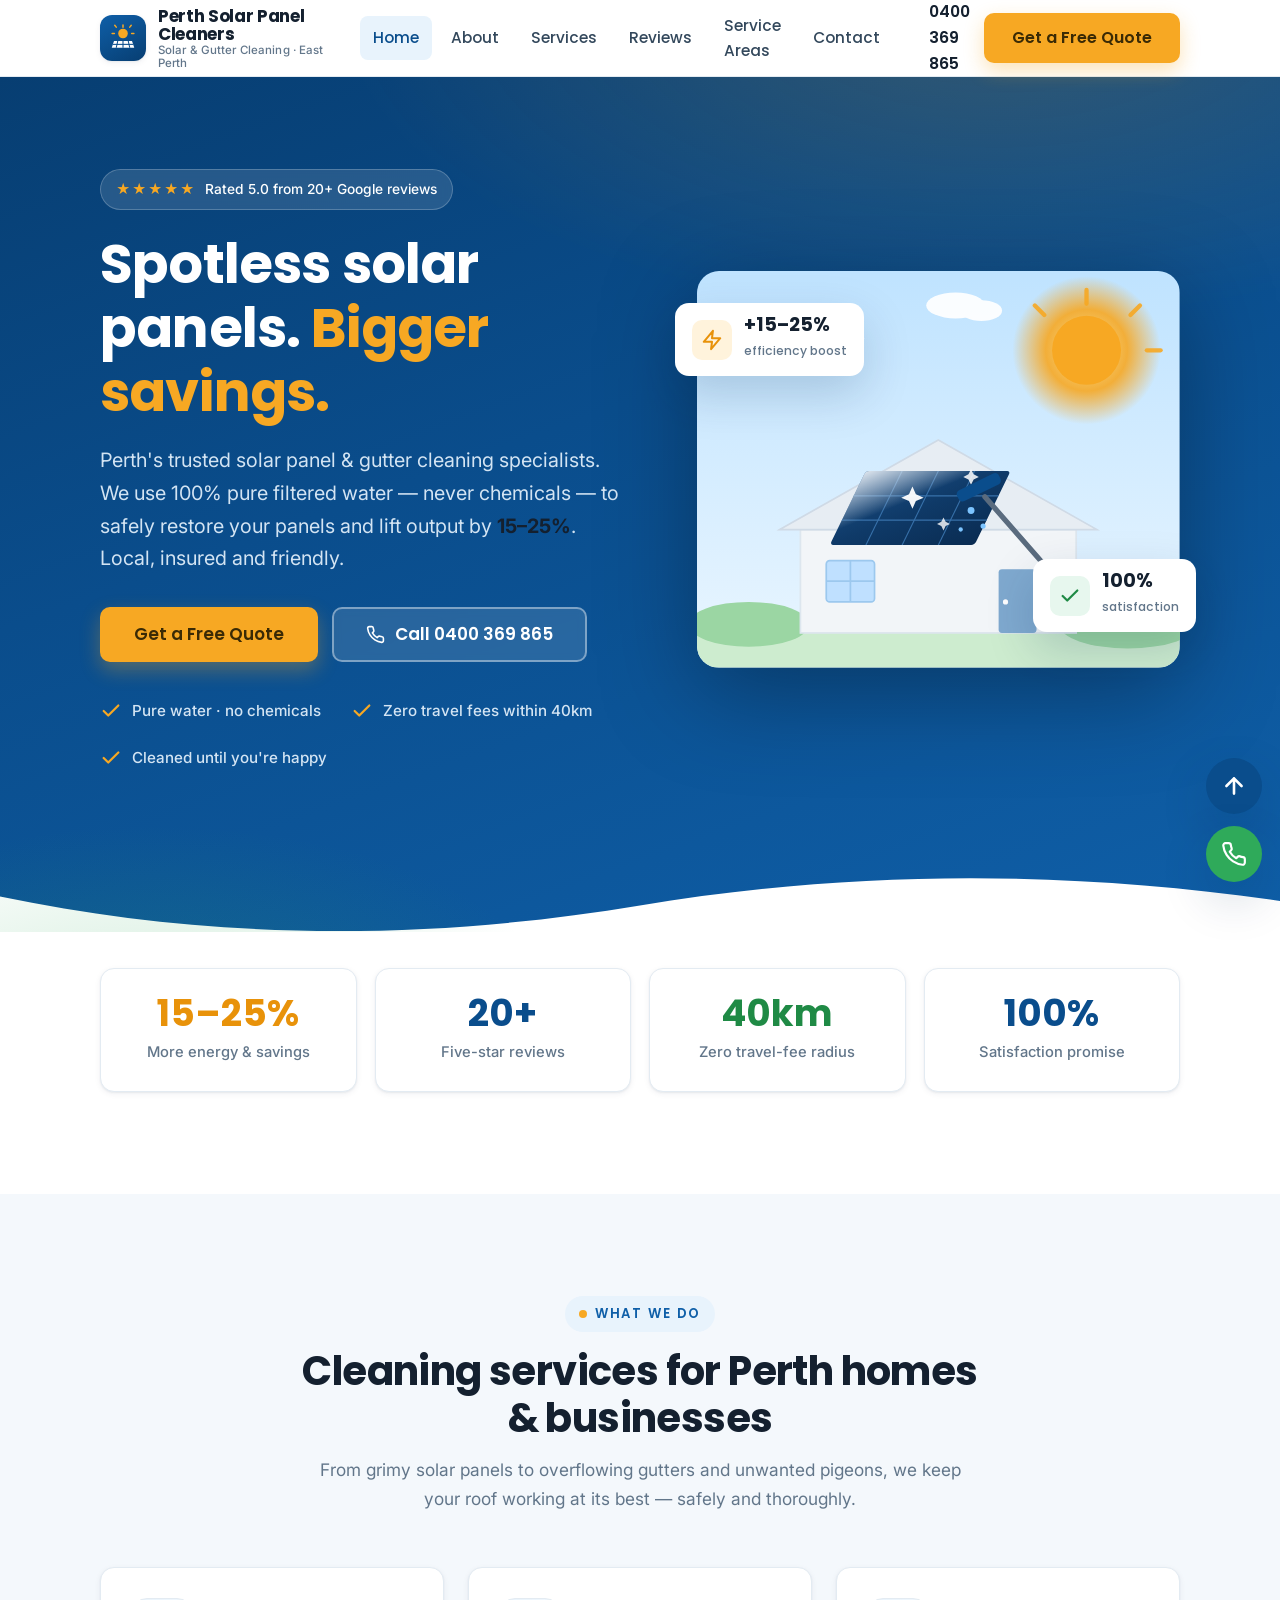
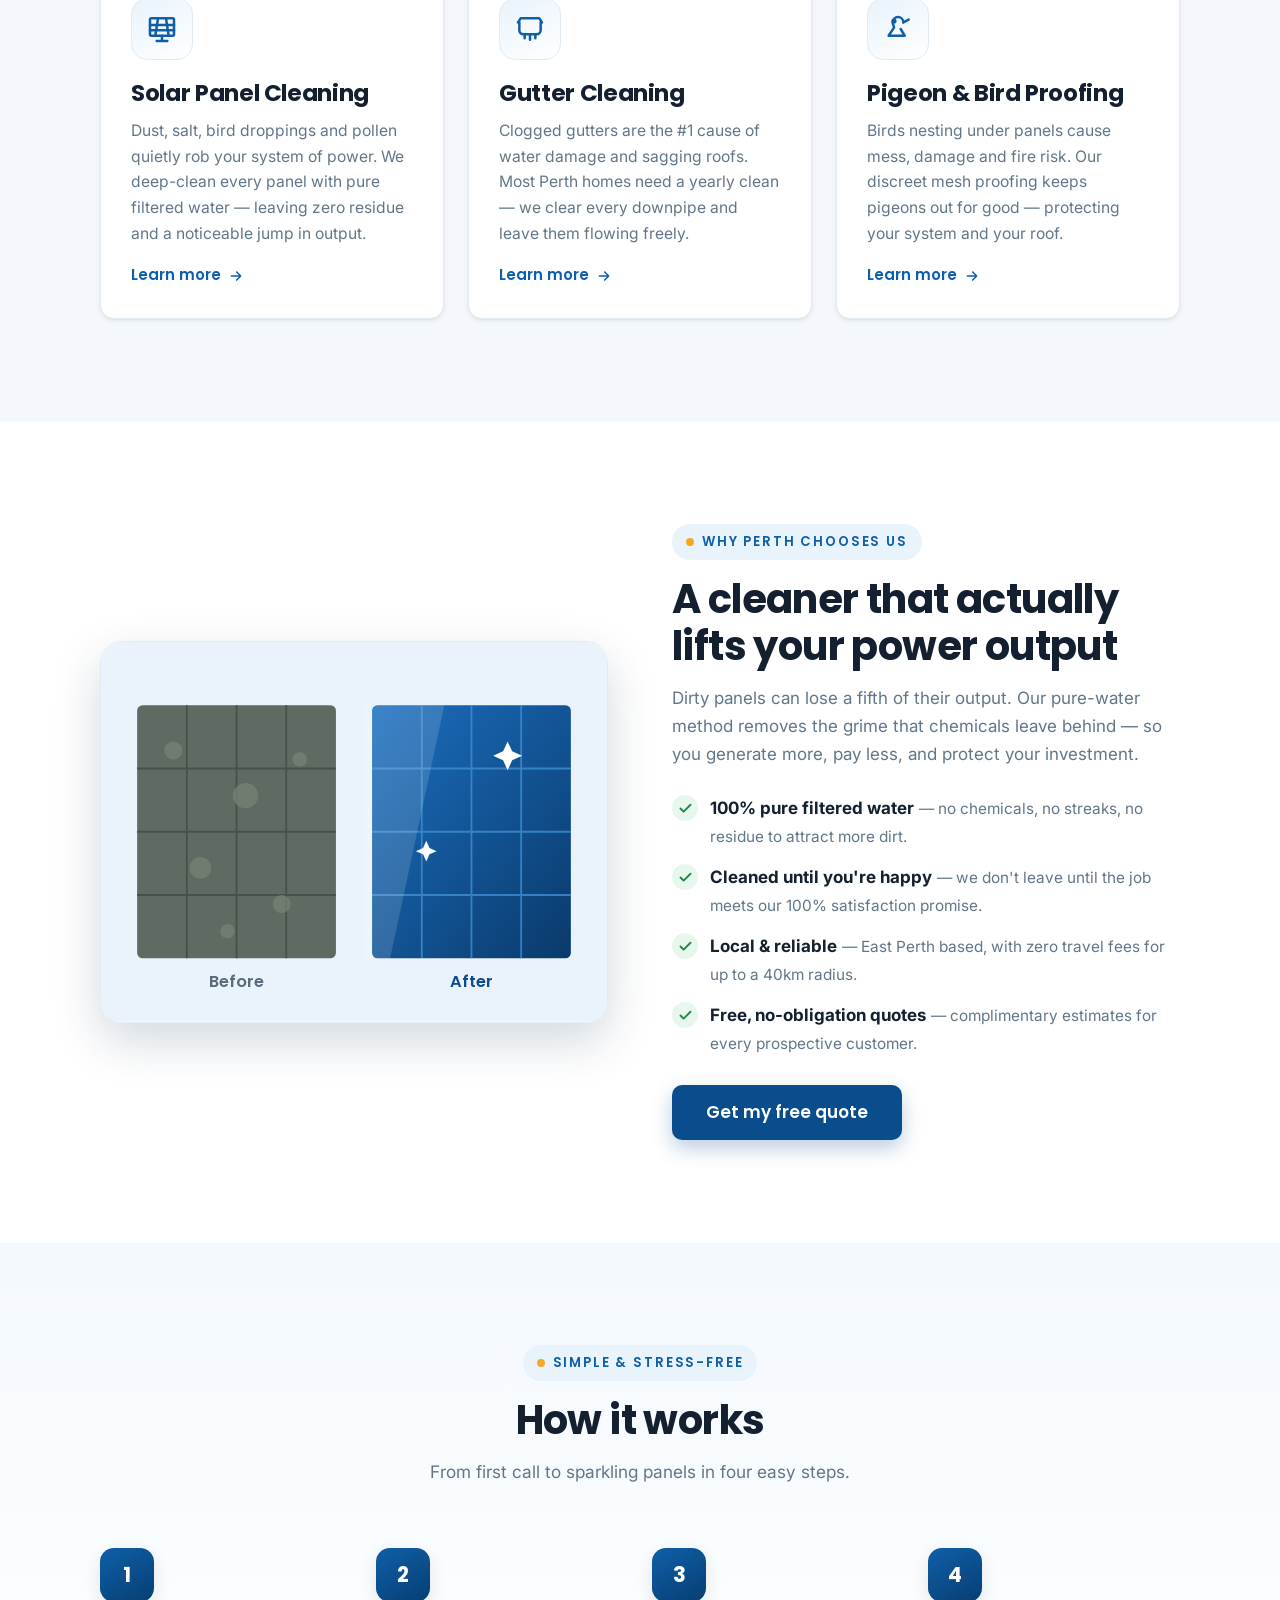
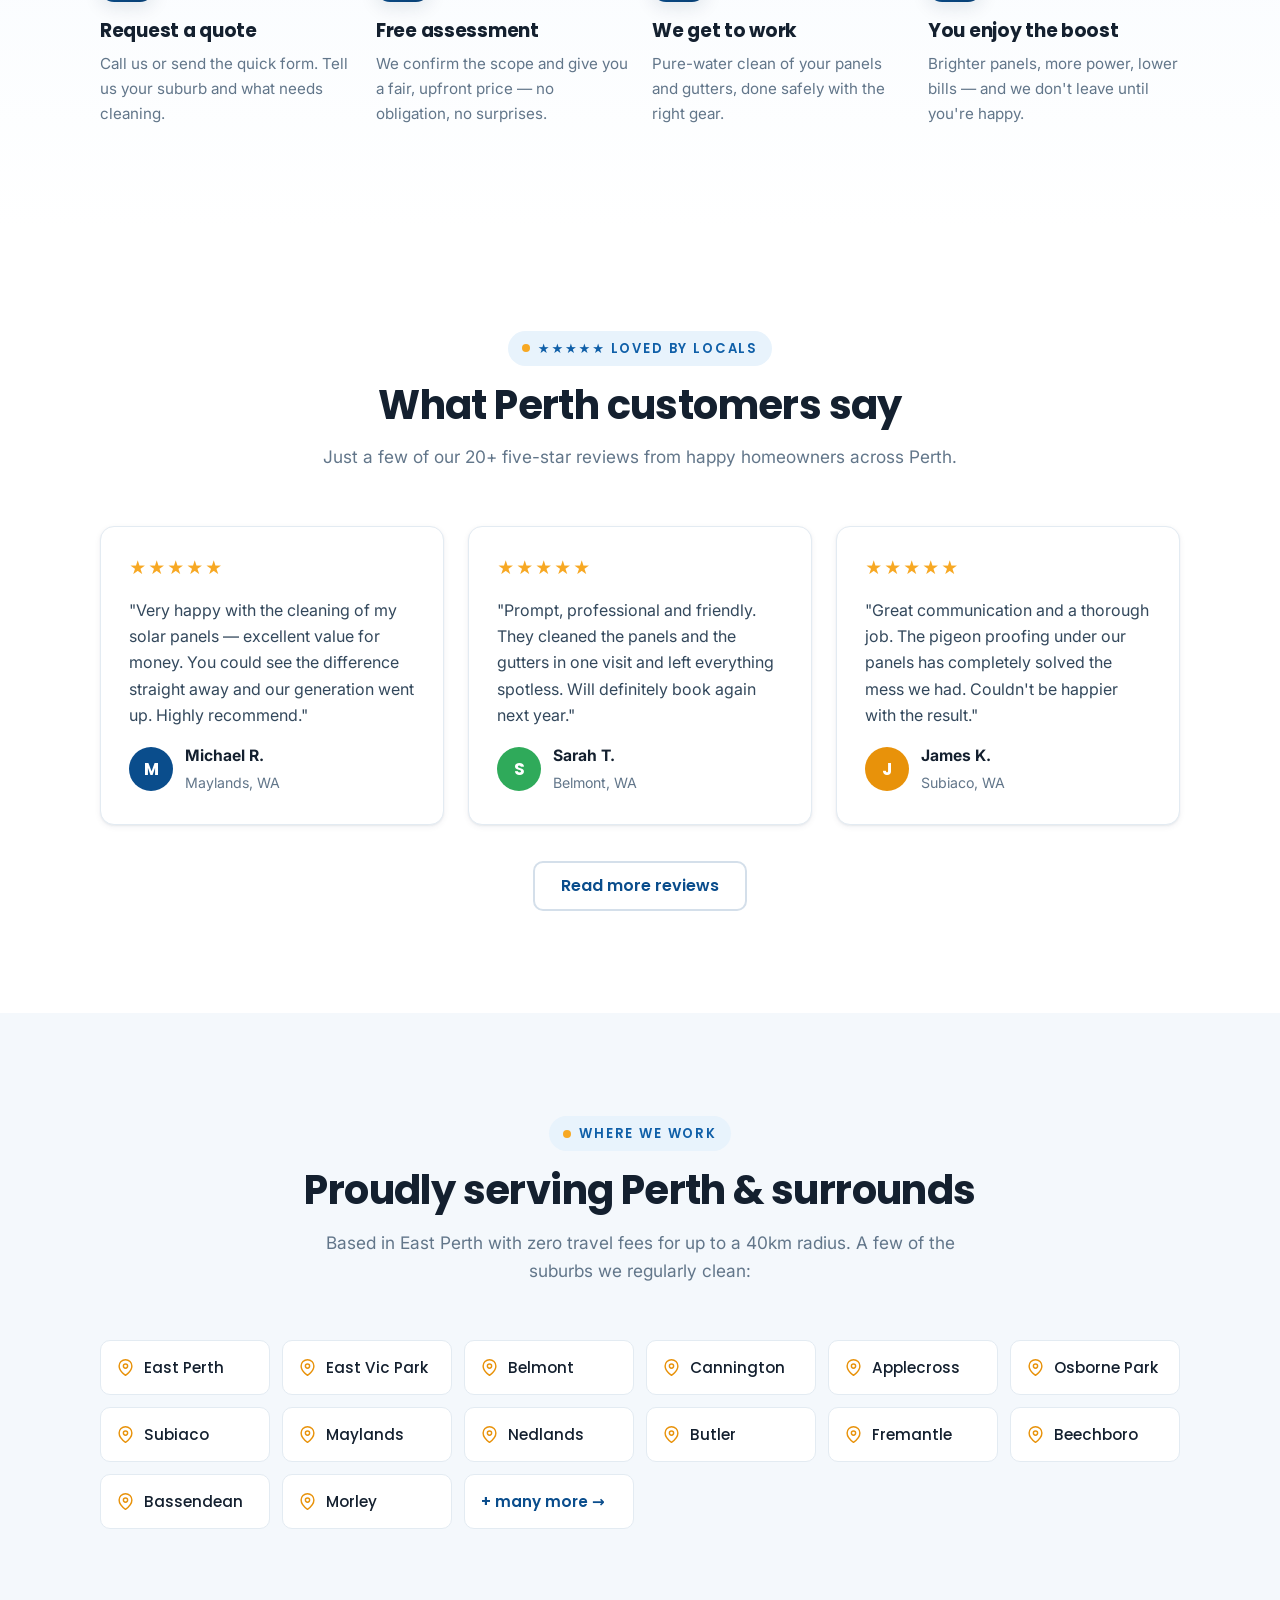
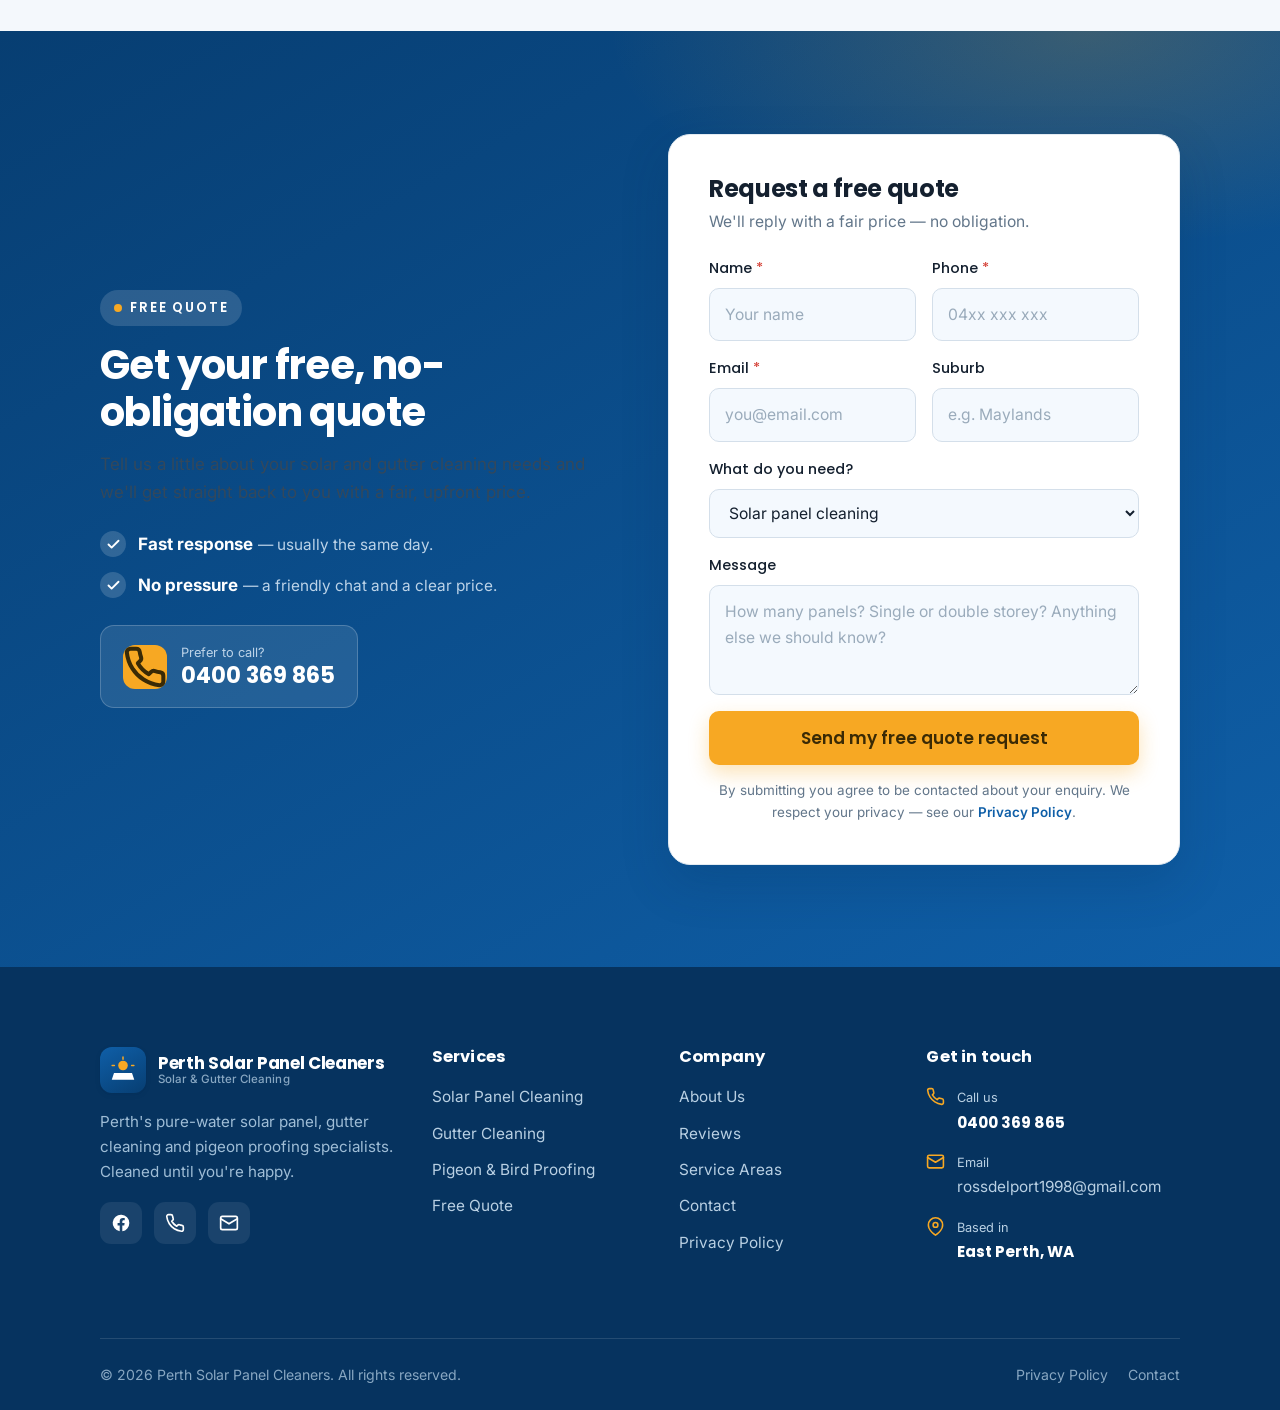
==== index.html @ 21daea40 "Add Perth Solar Panel Cleaners website (static HTML/CSS/JS) Multi-page responsive site recreating th" ====
<!DOCTYPE html>
<html lang="en-AU">
<head>
<meta charset="utf-8">
<meta name="viewport" content="width=device-width, initial-scale=1">
<title>Perth Solar Panel Cleaners | Solar &amp; Gutter Cleaning in East Perth</title>
<meta name="description" content="Expert solar panel cleaning, gutter cleaning & pigeon proofing across Perth. Pure filtered water, no chemicals. Boost solar efficiency by 15–25%. Free quotes, zero travel fees within 40km. Call 0400 369 865.">
<meta name="theme-color" content="#0a4d8c">
<link rel="canonical" href="https://perthsolarpanelcleaners.com/">
<meta property="og:type" content="website">
<meta property="og:title" content="Perth Solar Panel Cleaners | Solar & Gutter Cleaning in East Perth">
<meta property="og:description" content="Pure-water solar panel cleaning, gutter cleaning & pigeon proofing across Perth. Boost efficiency by 15–25%. Free quotes — call 0400 369 865.">
<meta property="og:url" content="https://perthsolarpanelcleaners.com/">
<link rel="icon" href="data:image/svg+xml,%3Csvg xmlns='http://www.w3.org/2000/svg' viewBox='0 0 32 32'%3E%3Crect width='32' height='32' rx='7' fill='%230a4d8c'/%3E%3Ccircle cx='16' cy='13' r='5' fill='%23F7A823'/%3E%3Crect x='8' y='20' width='16' height='6' rx='1' fill='white'/%3E%3C/svg%3E">
<link rel="preconnect" href="https://fonts.googleapis.com">
<link rel="preconnect" href="https://fonts.gstatic.com" crossorigin>
<link href="https://fonts.googleapis.com/css2?family=Poppins:wght@500;600;700&family=Inter:wght@400;500;600&display=swap" rel="stylesheet">
<link rel="stylesheet" href="css/styles.css">
<script type="application/ld+json">
{
  "@context": "https://schema.org",
  "@type": "LocalBusiness",
  "name": "Perth Solar Panel Cleaners",
  "image": "https://perthsolarpanelcleaners.com/",
  "description": "Solar panel cleaning, gutter cleaning and pigeon proofing across Perth using pure filtered water and no chemicals.",
  "telephone": "+61400369865",
  "email": "rossdelport1998@gmail.com",
  "areaServed": "Perth, Western Australia",
  "address": { "@type": "PostalAddress", "addressLocality": "East Perth", "addressRegion": "WA", "addressCountry": "AU" },
  "priceRange": "$$",
  "aggregateRating": { "@type": "AggregateRating", "ratingValue": "5", "reviewCount": "20" }
}
</script>
</head>
<body>
<a class="skip-link" href="#main">Skip to content</a>

<!-- ============================ HEADER ============================ -->
<header class="site-header" id="siteHeader">
  <div class="container header-inner">
    <a class="brand" href="index.html" aria-label="Perth Solar Panel Cleaners — home">
      <span class="brand-logo" aria-hidden="true">
        <svg viewBox="0 0 40 40" fill="none">
          <circle cx="20" cy="14" r="6.4" fill="#F7A823"/>
          <g stroke="#F7A823" stroke-width="2" stroke-linecap="round">
            <line x1="20" y1="2.5" x2="20" y2="5.5"/><line x1="31" y1="3" x2="29" y2="5.5"/>
            <line x1="34.5" y1="14" x2="31.5" y2="14"/><line x1="9" y1="3" x2="11" y2="5.5"/>
            <line x1="5.5" y1="14" x2="8.5" y2="14"/>
          </g>
          <path d="M8 24 L32 24 L35 33 L5 33 Z" fill="#fff"/>
          <g stroke="#0a4d8c" stroke-width="1.4"><line x1="13" y1="24" x2="11" y2="33"/><line x1="20" y1="24" x2="20" y2="33"/><line x1="27" y1="24" x2="29" y2="33"/><line x1="6.5" y1="28.5" x2="33.5" y2="28.5"/></g>
        </svg>
      </span>
      <span class="brand-text">
        <span class="brand-name">Perth Solar Panel Cleaners</span>
        <span class="brand-tag">Solar &amp; Gutter Cleaning · East Perth</span>
      </span>
    </a>
    <button class="nav-toggle" aria-label="Open menu" aria-controls="siteNav" aria-expanded="false"><span></span></button>
    <nav class="site-nav" id="siteNav" aria-label="Primary">
      <ul>
        <li><a href="index.html" class="active" aria-current="page">Home</a></li>
        <li><a href="about.html">About</a></li>
        <li><a href="services.html">Services</a></li>
        <li><a href="reviews.html">Reviews</a></li>
        <li><a href="service-areas.html">Service Areas</a></li>
        <li><a href="contact.html">Contact</a></li>
      </ul>
      <div class="nav-cta">
        <a class="btn-phone" href="tel:0400369865">
          <svg viewBox="0 0 24 24" fill="none" stroke="currentColor" stroke-width="2" stroke-linecap="round" stroke-linejoin="round"><path d="M22 16.92v3a2 2 0 0 1-2.18 2 19.79 19.79 0 0 1-8.63-3.07 19.5 19.5 0 0 1-6-6 19.79 19.79 0 0 1-3.07-8.67A2 2 0 0 1 4.11 2h3a2 2 0 0 1 2 1.72c.13.96.36 1.9.7 2.81a2 2 0 0 1-.45 2.11L8.09 9.91a16 16 0 0 0 6 6l1.27-1.27a2 2 0 0 1 2.11-.45c.9.34 1.85.57 2.81.7A2 2 0 0 1 22 16.92Z"/></svg>
          0400 369 865
        </a>
        <a class="btn btn-primary" href="contact.html#quote">Get a Free Quote</a>
      </div>
    </nav>
  </div>
</header>

<main id="main">

<!-- ============================ HERO ============================ -->
<section class="hero">
  <div class="container hero-inner">
    <div class="hero-copy">
      <span class="hero-badge"><span class="stars">★★★★★</span> Rated 5.0 from 20+ Google reviews</span>
      <h1>Spotless solar panels. <span class="hl">Bigger savings.</span></h1>
      <p class="hero-lead">Perth's trusted solar panel &amp; gutter cleaning specialists. We use 100% pure filtered water — never chemicals — to safely restore your panels and lift output by <strong>15–25%</strong>. Local, insured and friendly.</p>
      <div class="hero-actions">
        <a class="btn btn-primary btn-lg" href="contact.html#quote">Get a Free Quote</a>
        <a class="btn btn-ghost-light btn-lg" href="tel:0400369865">
          <svg viewBox="0 0 24 24" fill="none" stroke="currentColor" stroke-width="2" stroke-linecap="round" stroke-linejoin="round"><path d="M22 16.92v3a2 2 0 0 1-2.18 2 19.79 19.79 0 0 1-8.63-3.07 19.5 19.5 0 0 1-6-6 19.79 19.79 0 0 1-3.07-8.67A2 2 0 0 1 4.11 2h3a2 2 0 0 1 2 1.72c.13.96.36 1.9.7 2.81a2 2 0 0 1-.45 2.11L8.09 9.91a16 16 0 0 0 6 6l1.27-1.27a2 2 0 0 1 2.11-.45c.9.34 1.85.57 2.81.7A2 2 0 0 1 22 16.92Z"/></svg>
          Call 0400 369 865
        </a>
      </div>
      <ul class="hero-trust">
        <li><svg viewBox="0 0 24 24" fill="none" stroke="currentColor" stroke-width="2.4" stroke-linecap="round" stroke-linejoin="round"><polyline points="20 6 9 17 4 12"/></svg> Pure water · no chemicals</li>
        <li><svg viewBox="0 0 24 24" fill="none" stroke="currentColor" stroke-width="2.4" stroke-linecap="round" stroke-linejoin="round"><polyline points="20 6 9 17 4 12"/></svg> Zero travel fees within 40km</li>
        <li><svg viewBox="0 0 24 24" fill="none" stroke="currentColor" stroke-width="2.4" stroke-linecap="round" stroke-linejoin="round"><polyline points="20 6 9 17 4 12"/></svg> Cleaned until you're happy</li>
      </ul>
    </div>

    <div class="hero-art">
      <svg class="scene" viewBox="0 0 560 460" role="img" aria-label="Illustration of clean solar panels on a rooftop under a bright sun">
        <defs>
          <linearGradient id="sky" x1="0" y1="0" x2="0" y2="1">
            <stop offset="0" stop-color="#bfe3ff"/><stop offset="1" stop-color="#eaf6ff"/>
          </linearGradient>
          <linearGradient id="panel" x1="0" y1="0" x2="1" y2="1">
            <stop offset="0" stop-color="#1b4f86"/><stop offset="0.5" stop-color="#0f3a68"/><stop offset="1" stop-color="#0a2c52"/>
          </linearGradient>
          <linearGradient id="glint" x1="0" y1="0" x2="1" y2="1">
            <stop offset="0" stop-color="#ffffff" stop-opacity="0.85"/><stop offset="0.4" stop-color="#ffffff" stop-opacity="0"/>
          </linearGradient>
          <radialGradient id="sunglow" cx="0.5" cy="0.5" r="0.5">
            <stop offset="0" stop-color="#FFE08A"/><stop offset="0.55" stop-color="#F7A823"/><stop offset="1" stop-color="#F7A823" stop-opacity="0"/>
          </radialGradient>
        </defs>

        <rect x="0" y="0" width="560" height="460" rx="22" fill="url(#sky)"/>
        <!-- sun -->
        <circle cx="452" cy="92" r="86" fill="url(#sunglow)" opacity="0.9"/>
        <circle cx="452" cy="92" r="40" fill="#F7A823"/>
        <g stroke="#F7A823" stroke-width="5" stroke-linecap="round" opacity="0.9">
          <line x1="452" y1="22" x2="452" y2="38"/><line x1="514" y1="40" x2="503" y2="51"/>
          <line x1="392" y1="40" x2="403" y2="51"/><line x1="522" y1="92" x2="538" y2="92"/>
        </g>
        <!-- clouds -->
        <g fill="#ffffff" opacity="0.92">
          <ellipse cx="120" cy="70" rx="46" ry="22"/><ellipse cx="160" cy="78" rx="34" ry="18"/><ellipse cx="86" cy="80" rx="30" ry="16"/>
          <ellipse cx="300" cy="40" rx="34" ry="15"/><ellipse cx="330" cy="46" rx="24" ry="12"/>
        </g>
        <!-- hedge / ground -->
        <rect x="0" y="404" width="560" height="56" fill="#cdeccf"/>
        <ellipse cx="60" cy="410" rx="70" ry="26" fill="#9bd6a3"/>
        <ellipse cx="500" cy="410" rx="80" ry="28" fill="#9bd6a3"/>

        <!-- house -->
        <g>
          <rect x="120" y="300" width="320" height="120" fill="#f2f5f8"/>
          <rect x="120" y="300" width="320" height="120" fill="none" stroke="#dde6ee" stroke-width="2"/>
          <!-- roof -->
          <path d="M96 300 L280 196 L464 300 Z" fill="#e7edf3"/>
          <path d="M96 300 L280 196 L464 300 Z" fill="none" stroke="#cfdae6" stroke-width="2"/>
          <!-- window & door -->
          <rect x="150" y="336" width="56" height="48" rx="4" fill="#bfe0ff"/>
          <rect x="150" y="336" width="56" height="48" rx="4" fill="none" stroke="#9cc8ee" stroke-width="2"/>
          <line x1="178" y1="336" x2="178" y2="384" stroke="#9cc8ee" stroke-width="2"/>
          <line x1="150" y1="360" x2="206" y2="360" stroke="#9cc8ee" stroke-width="2"/>
          <rect x="350" y="346" width="44" height="74" rx="4" fill="#7fa9cf"/>
          <circle cx="358" cy="384" r="3" fill="#fff"/>
        </g>

        <!-- solar panel array on roof -->
        <g transform="translate(196 232) skewX(-26)">
          <rect x="0" y="0" width="168" height="86" rx="4" fill="url(#panel)"/>
          <g stroke="#3f7bb6" stroke-width="1.4" opacity="0.85">
            <line x1="42" y1="0" x2="42" y2="86"/><line x1="84" y1="0" x2="84" y2="86"/><line x1="126" y1="0" x2="126" y2="86"/>
            <line x1="0" y1="29" x2="168" y2="29"/><line x1="0" y1="57" x2="168" y2="57"/>
          </g>
          <rect x="0" y="0" width="168" height="86" rx="4" fill="url(#glint)"/>
        </g>

        <!-- sparkles (clean shine) -->
        <g fill="#fff">
          <path d="M250 250 l4 9 9 4 -9 4 -4 9 -4 -9 -9 -4 9 -4 z" opacity="0.95"/>
          <path d="M318 230 l3 6 6 3 -6 3 -3 6 -3 -6 -6 -3 6 -3 z" opacity="0.85"/>
          <path d="M286 286 l2.5 5 5 2.5 -5 2.5 -2.5 5 -2.5 -5 -5 -2.5 5 -2.5 z" opacity="0.8"/>
        </g>

        <!-- squeegee / pole -->
        <g stroke="#5a6b7e" stroke-width="6" stroke-linecap="round">
          <line x1="430" y1="372" x2="334" y2="262"/>
        </g>
        <rect x="300" y="244" width="54" height="14" rx="5" fill="#0a4d8c" transform="rotate(-26 327 251)"/>
        <!-- water droplets -->
        <g fill="#7cc4ff">
          <circle cx="318" cy="278" r="4"/><circle cx="332" cy="296" r="3"/><circle cx="306" cy="300" r="2.5"/>
        </g>
      </svg>

      <div class="hero-float f1">
        <span class="ico"><svg viewBox="0 0 24 24" fill="none" stroke="currentColor" stroke-width="2.2" stroke-linecap="round" stroke-linejoin="round"><polyline points="13 2 3 14 12 14 11 22 21 10 12 10 13 2"/></svg></span>
        <div><b>+15–25%</b><small>efficiency boost</small></div>
      </div>
      <div class="hero-float f2">
        <span class="ico"><svg viewBox="0 0 24 24" fill="none" stroke="currentColor" stroke-width="2.4" stroke-linecap="round" stroke-linejoin="round"><polyline points="20 6 9 17 4 12"/></svg></span>
        <div><b>100%</b><small>satisfaction</small></div>
      </div>
    </div>
  </div>
  <svg class="wave-divider" viewBox="0 0 1440 80" preserveAspectRatio="none" aria-hidden="true"><path fill="currentColor" d="M0 40 C 240 90 480 90 720 50 C 960 10 1200 10 1440 45 L1440 80 L0 80 Z"/></svg>
</section>

<!-- ============================ STATS ============================ -->
<section class="section" style="padding-top: clamp(20px,3vw,36px)">
  <div class="container">
    <div class="stats reveal">
      <div class="stat"><b class="sun">15–25%</b><span>More energy &amp; savings</span></div>
      <div class="stat"><b>20+</b><span>Five-star reviews</span></div>
      <div class="stat"><b class="green">40km</b><span>Zero travel-fee radius</span></div>
      <div class="stat"><b>100%</b><span>Satisfaction promise</span></div>
    </div>
  </div>
</section>

<!-- ============================ SERVICES ============================ -->
<section class="section section--soft" id="services">
  <div class="container">
    <div class="section-head center reveal">
      <span class="eyebrow">What we do</span>
      <h2>Cleaning services for Perth homes &amp; businesses</h2>
      <p>From grimy solar panels to overflowing gutters and unwanted pigeons, we keep your roof working at its best — safely and thoroughly.</p>
    </div>
    <div class="grid grid-3">
      <article class="card reveal">
        <div class="svc-icon"><svg viewBox="0 0 24 24" fill="none" stroke="currentColor" stroke-width="1.9" stroke-linecap="round" stroke-linejoin="round"><rect x="3" y="4" width="18" height="13" rx="1"/><path d="M3 9h18M9 4 7 17M15 4l2 13M3 13h18"/><path d="M8 21h8M12 17v4"/></svg></div>
        <h3>Solar Panel Cleaning</h3>
        <p>Dust, salt, bird droppings and pollen quietly rob your system of power. We deep-clean every panel with pure filtered water — leaving zero residue and a noticeable jump in output.</p>
        <a class="more" href="services.html#solar">Learn more <svg viewBox="0 0 24 24" fill="none" stroke="currentColor" stroke-width="2.4" stroke-linecap="round" stroke-linejoin="round"><path d="M5 12h14M13 6l6 6-6 6"/></svg></a>
      </article>
      <article class="card reveal">
        <div class="svc-icon"><svg viewBox="0 0 24 24" fill="none" stroke="currentColor" stroke-width="1.9" stroke-linecap="round" stroke-linejoin="round"><path d="M3 7l2-3h14l2 3"/><path d="M4 7v6a3 3 0 0 0 3 3h10a3 3 0 0 0 3-3V7"/><path d="M8 16v3M12 16v4M16 16v3"/></svg></div>
        <h3>Gutter Cleaning</h3>
        <p>Clogged gutters are the #1 cause of water damage and sagging roofs. Most Perth homes need a yearly clean — we clear every downpipe and leave them flowing freely.</p>
        <a class="more" href="services.html#gutter">Learn more <svg viewBox="0 0 24 24" fill="none" stroke="currentColor" stroke-width="2.4" stroke-linecap="round" stroke-linejoin="round"><path d="M5 12h14M13 6l6 6-6 6"/></svg></a>
      </article>
      <article class="card reveal">
        <div class="svc-icon"><svg viewBox="0 0 24 24" fill="none" stroke="currentColor" stroke-width="1.9" stroke-linecap="round" stroke-linejoin="round"><path d="M16 7a4 4 0 0 0-8 0c0 1.5 1 3 1 4l-4 6h12l-3-5"/><path d="M16 7l4-2"/><circle cx="9" cy="6" r="1" fill="currentColor"/></svg></div>
        <h3>Pigeon &amp; Bird Proofing</h3>
        <p>Birds nesting under panels cause mess, damage and fire risk. Our discreet mesh proofing keeps pigeons out for good — protecting your system and your roof.</p>
        <a class="more" href="services.html#pigeon">Learn more <svg viewBox="0 0 24 24" fill="none" stroke="currentColor" stroke-width="2.4" stroke-linecap="round" stroke-linejoin="round"><path d="M5 12h14M13 6l6 6-6 6"/></svg></a>
      </article>
    </div>
  </div>
</section>

<!-- ============================ WHY (split) ============================ -->
<section class="section">
  <div class="container split">
    <div class="split-media reveal">
      <div class="media-card">
        <svg viewBox="0 0 560 420" role="img" aria-label="Comparison of a dirty solar panel beside a freshly cleaned one">
          <defs>
            <linearGradient id="cleanG" x1="0" y1="0" x2="1" y2="1"><stop offset="0" stop-color="#1b6fc0"/><stop offset="1" stop-color="#0a3a6b"/></linearGradient>
          </defs>
          <rect width="560" height="420" fill="#eaf3fb"/>
          <!-- dirty panel -->
          <g transform="translate(40 70)">
            <rect width="220" height="280" rx="6" fill="#5e6b62"/>
            <g stroke="#46514a" stroke-width="2"><line x1="55" y1="0" x2="55" y2="280"/><line x1="110" y1="0" x2="110" y2="280"/><line x1="165" y1="0" x2="165" y2="280"/><line x1="0" y1="70" x2="220" y2="70"/><line x1="0" y1="140" x2="220" y2="140"/><line x1="0" y1="210" x2="220" y2="210"/></g>
            <g fill="#7a8478" opacity="0.7"><circle cx="40" cy="50" r="10"/><circle cx="120" cy="100" r="14"/><circle cx="180" cy="60" r="8"/><circle cx="70" cy="180" r="12"/><circle cx="160" cy="220" r="10"/><circle cx="100" cy="250" r="8"/></g>
            <text x="110" y="312" text-anchor="middle" font-family="Poppins, sans-serif" font-size="18" font-weight="600" fill="#5a6b7e">Before</text>
          </g>
          <!-- clean panel -->
          <g transform="translate(300 70)">
            <rect width="220" height="280" rx="6" fill="url(#cleanG)"/>
            <g stroke="#3f8fd4" stroke-width="2" opacity="0.8"><line x1="55" y1="0" x2="55" y2="280"/><line x1="110" y1="0" x2="110" y2="280"/><line x1="165" y1="0" x2="165" y2="280"/><line x1="0" y1="70" x2="220" y2="70"/><line x1="0" y1="140" x2="220" y2="140"/><line x1="0" y1="210" x2="220" y2="210"/></g>
            <path d="M-10 0 L80 0 L20 280 L-10 280 Z" fill="#fff" opacity="0.14"/>
            <g fill="#fff"><path d="M150 40 l5 11 11 5 -11 5 -5 11 -5 -11 -11 -5 11 -5 z"/><path d="M60 150 l3.5 8 8 3.5 -8 3.5 -3.5 8 -3.5 -8 -8 -3.5 8 -3.5 z"/></g>
            <text x="110" y="312" text-anchor="middle" font-family="Poppins, sans-serif" font-size="18" font-weight="600" fill="#0a4d8c">After</text>
          </g>
        </svg>
      </div>
    </div>
    <div class="reveal">
      <span class="eyebrow">Why Perth chooses us</span>
      <h2>A cleaner that actually lifts your power output</h2>
      <p style="margin:14px 0 26px;color:var(--muted)">Dirty panels can lose a fifth of their output. Our pure-water method removes the grime that chemicals leave behind — so you generate more, pay less, and protect your investment.</p>
      <ul class="tick-list">
        <li><span class="tick"><svg viewBox="0 0 24 24" fill="none" stroke="currentColor" stroke-width="3" stroke-linecap="round" stroke-linejoin="round"><polyline points="20 6 9 17 4 12"/></svg></span><div><b>100% pure filtered water</b> <span>— no chemicals, no streaks, no residue to attract more dirt.</span></div></li>
        <li><span class="tick"><svg viewBox="0 0 24 24" fill="none" stroke="currentColor" stroke-width="3" stroke-linecap="round" stroke-linejoin="round"><polyline points="20 6 9 17 4 12"/></svg></span><div><b>Cleaned until you're happy</b> <span>— we don't leave until the job meets our 100% satisfaction promise.</span></div></li>
        <li><span class="tick"><svg viewBox="0 0 24 24" fill="none" stroke="currentColor" stroke-width="3" stroke-linecap="round" stroke-linejoin="round"><polyline points="20 6 9 17 4 12"/></svg></span><div><b>Local &amp; reliable</b> <span>— East Perth based, with zero travel fees for up to a 40km radius.</span></div></li>
        <li><span class="tick"><svg viewBox="0 0 24 24" fill="none" stroke="currentColor" stroke-width="3" stroke-linecap="round" stroke-linejoin="round"><polyline points="20 6 9 17 4 12"/></svg></span><div><b>Free, no-obligation quotes</b> <span>— complimentary estimates for every prospective customer.</span></div></li>
      </ul>
      <a class="btn btn-blue btn-lg" href="contact.html#quote" style="margin-top:28px">Get my free quote</a>
    </div>
  </div>
</section>

<!-- ============================ PROCESS ============================ -->
<section class="section section--sky">
  <div class="container">
    <div class="section-head center reveal">
      <span class="eyebrow">Simple &amp; stress-free</span>
      <h2>How it works</h2>
      <p>From first call to sparkling panels in four easy steps.</p>
    </div>
    <div class="steps">
      <div class="step reveal"><div class="num">1</div><h3>Request a quote</h3><p>Call us or send the quick form. Tell us your suburb and what needs cleaning.</p></div>
      <div class="step reveal"><div class="num">2</div><h3>Free assessment</h3><p>We confirm the scope and give you a fair, upfront price — no obligation, no surprises.</p></div>
      <div class="step reveal"><div class="num">3</div><h3>We get to work</h3><p>Pure-water clean of your panels and gutters, done safely with the right gear.</p></div>
      <div class="step reveal"><div class="num">4</div><h3>You enjoy the boost</h3><p>Brighter panels, more power, lower bills — and we don't leave until you're happy.</p></div>
    </div>
  </div>
</section>

<!-- ============================ REVIEWS ============================ -->
<section class="section">
  <div class="container">
    <div class="section-head center reveal">
      <span class="eyebrow">★★★★★ Loved by locals</span>
      <h2>What Perth customers say</h2>
      <p>Just a few of our 20+ five-star reviews from happy homeowners across Perth.</p>
    </div>
    <div class="reviews-grid">
      <article class="review reveal">
        <span class="stars">★★★★★</span>
        <p>"Very happy with the cleaning of my solar panels — excellent value for money. You could see the difference straight away and our generation went up. Highly recommend."</p>
        <div class="who"><span class="avatar" style="background:#0a4d8c">M</span><div><b>Michael R.</b><small>Maylands, WA</small></div></div>
      </article>
      <article class="review reveal">
        <span class="stars">★★★★★</span>
        <p>"Prompt, professional and friendly. They cleaned the panels and the gutters in one visit and left everything spotless. Will definitely book again next year."</p>
        <div class="who"><span class="avatar" style="background:#2faa5a">S</span><div><b>Sarah T.</b><small>Belmont, WA</small></div></div>
      </article>
      <article class="review reveal">
        <span class="stars">★★★★★</span>
        <p>"Great communication and a thorough job. The pigeon proofing under our panels has completely solved the mess we had. Couldn't be happier with the result."</p>
        <div class="who"><span class="avatar" style="background:#e8920a">J</span><div><b>James K.</b><small>Subiaco, WA</small></div></div>
      </article>
    </div>
    <div class="center" style="margin-top:36px"><a class="btn btn-outline" href="reviews.html">Read more reviews</a></div>
  </div>
</section>

<!-- ============================ AREAS ============================ -->
<section class="section section--soft">
  <div class="container">
    <div class="section-head center reveal">
      <span class="eyebrow">Where we work</span>
      <h2>Proudly serving Perth &amp; surrounds</h2>
      <p>Based in East Perth with zero travel fees for up to a 40km radius. A few of the suburbs we regularly clean:</p>
    </div>
    <div class="area-grid reveal">
      <a class="area-chip" href="service-areas.html"><svg viewBox="0 0 24 24" fill="none" stroke="currentColor" stroke-width="2" stroke-linecap="round" stroke-linejoin="round"><path d="M21 10c0 7-9 13-9 13s-9-6-9-13a9 9 0 0 1 18 0Z"/><circle cx="12" cy="10" r="3"/></svg>East Perth</a>
      <a class="area-chip" href="service-areas.html"><svg viewBox="0 0 24 24" fill="none" stroke="currentColor" stroke-width="2" stroke-linecap="round" stroke-linejoin="round"><path d="M21 10c0 7-9 13-9 13s-9-6-9-13a9 9 0 0 1 18 0Z"/><circle cx="12" cy="10" r="3"/></svg>East Vic Park</a>
      <a class="area-chip" href="service-areas.html"><svg viewBox="0 0 24 24" fill="none" stroke="currentColor" stroke-width="2" stroke-linecap="round" stroke-linejoin="round"><path d="M21 10c0 7-9 13-9 13s-9-6-9-13a9 9 0 0 1 18 0Z"/><circle cx="12" cy="10" r="3"/></svg>Belmont</a>
      <a class="area-chip" href="service-areas.html"><svg viewBox="0 0 24 24" fill="none" stroke="currentColor" stroke-width="2" stroke-linecap="round" stroke-linejoin="round"><path d="M21 10c0 7-9 13-9 13s-9-6-9-13a9 9 0 0 1 18 0Z"/><circle cx="12" cy="10" r="3"/></svg>Cannington</a>
      <a class="area-chip" href="service-areas.html"><svg viewBox="0 0 24 24" fill="none" stroke="currentColor" stroke-width="2" stroke-linecap="round" stroke-linejoin="round"><path d="M21 10c0 7-9 13-9 13s-9-6-9-13a9 9 0 0 1 18 0Z"/><circle cx="12" cy="10" r="3"/></svg>Applecross</a>
      <a class="area-chip" href="service-areas.html"><svg viewBox="0 0 24 24" fill="none" stroke="currentColor" stroke-width="2" stroke-linecap="round" stroke-linejoin="round"><path d="M21 10c0 7-9 13-9 13s-9-6-9-13a9 9 0 0 1 18 0Z"/><circle cx="12" cy="10" r="3"/></svg>Osborne Park</a>
      <a class="area-chip" href="service-areas.html"><svg viewBox="0 0 24 24" fill="none" stroke="currentColor" stroke-width="2" stroke-linecap="round" stroke-linejoin="round"><path d="M21 10c0 7-9 13-9 13s-9-6-9-13a9 9 0 0 1 18 0Z"/><circle cx="12" cy="10" r="3"/></svg>Subiaco</a>
      <a class="area-chip" href="service-areas.html"><svg viewBox="0 0 24 24" fill="none" stroke="currentColor" stroke-width="2" stroke-linecap="round" stroke-linejoin="round"><path d="M21 10c0 7-9 13-9 13s-9-6-9-13a9 9 0 0 1 18 0Z"/><circle cx="12" cy="10" r="3"/></svg>Maylands</a>
      <a class="area-chip" href="service-areas.html"><svg viewBox="0 0 24 24" fill="none" stroke="currentColor" stroke-width="2" stroke-linecap="round" stroke-linejoin="round"><path d="M21 10c0 7-9 13-9 13s-9-6-9-13a9 9 0 0 1 18 0Z"/><circle cx="12" cy="10" r="3"/></svg>Nedlands</a>
      <a class="area-chip" href="service-areas.html"><svg viewBox="0 0 24 24" fill="none" stroke="currentColor" stroke-width="2" stroke-linecap="round" stroke-linejoin="round"><path d="M21 10c0 7-9 13-9 13s-9-6-9-13a9 9 0 0 1 18 0Z"/><circle cx="12" cy="10" r="3"/></svg>Butler</a>
      <a class="area-chip" href="service-areas.html"><svg viewBox="0 0 24 24" fill="none" stroke="currentColor" stroke-width="2" stroke-linecap="round" stroke-linejoin="round"><path d="M21 10c0 7-9 13-9 13s-9-6-9-13a9 9 0 0 1 18 0Z"/><circle cx="12" cy="10" r="3"/></svg>Fremantle</a>
      <a class="area-chip" href="service-areas.html"><svg viewBox="0 0 24 24" fill="none" stroke="currentColor" stroke-width="2" stroke-linecap="round" stroke-linejoin="round"><path d="M21 10c0 7-9 13-9 13s-9-6-9-13a9 9 0 0 1 18 0Z"/><circle cx="12" cy="10" r="3"/></svg>Beechboro</a>
      <a class="area-chip" href="service-areas.html"><svg viewBox="0 0 24 24" fill="none" stroke="currentColor" stroke-width="2" stroke-linecap="round" stroke-linejoin="round"><path d="M21 10c0 7-9 13-9 13s-9-6-9-13a9 9 0 0 1 18 0Z"/><circle cx="12" cy="10" r="3"/></svg>Bassendean</a>
      <a class="area-chip" href="service-areas.html"><svg viewBox="0 0 24 24" fill="none" stroke="currentColor" stroke-width="2" stroke-linecap="round" stroke-linejoin="round"><path d="M21 10c0 7-9 13-9 13s-9-6-9-13a9 9 0 0 1 18 0Z"/><circle cx="12" cy="10" r="3"/></svg>Morley</a>
      <a class="area-chip" href="service-areas.html" style="color:var(--blue-700);font-weight:600">+ many more →</a>
    </div>
  </div>
</section>

<!-- ============================ QUOTE FORM ============================ -->
<section class="section section--cta" id="quote">
  <div class="container quote-wrap">
    <div class="quote-aside reveal">
      <span class="eyebrow" style="background:rgba(255,255,255,.14);color:#fff">Free quote</span>
      <h2>Get your free, no-obligation quote</h2>
      <p style="margin:14px 0 24px">Tell us a little about your solar and gutter cleaning needs and we'll get straight back to you with a fair, upfront price.</p>
      <ul class="tick-list">
        <li><span class="tick"><svg viewBox="0 0 24 24" fill="none" stroke="currentColor" stroke-width="3" stroke-linecap="round" stroke-linejoin="round"><polyline points="20 6 9 17 4 12"/></svg></span><div><b>Fast response</b> <span>— usually the same day.</span></div></li>
        <li><span class="tick"><svg viewBox="0 0 24 24" fill="none" stroke="currentColor" stroke-width="3" stroke-linecap="round" stroke-linejoin="round"><polyline points="20 6 9 17 4 12"/></svg></span><div><b>No pressure</b> <span>— a friendly chat and a clear price.</span></div></li>
      </ul>
      <div class="callout-phone">
        <span class="ico"><svg viewBox="0 0 24 24" fill="none" stroke="currentColor" stroke-width="2.2" stroke-linecap="round" stroke-linejoin="round"><path d="M22 16.92v3a2 2 0 0 1-2.18 2 19.79 19.79 0 0 1-8.63-3.07 19.5 19.5 0 0 1-6-6 19.79 19.79 0 0 1-3.07-8.67A2 2 0 0 1 4.11 2h3a2 2 0 0 1 2 1.72c.13.96.36 1.9.7 2.81a2 2 0 0 1-.45 2.11L8.09 9.91a16 16 0 0 0 6 6l1.27-1.27a2 2 0 0 1 2.11-.45c.9.34 1.85.57 2.81.7A2 2 0 0 1 22 16.92Z"/></svg></span>
        <div><small>Prefer to call?</small><a href="tel:0400369865"><b>0400 369 865</b></a></div>
      </div>
    </div>

    <div class="quote-card reveal">
      <h3>Request a free quote</h3>
      <p class="sub">We'll reply with a fair price — no obligation.</p>
      <form class="quote-form" novalidate>
        <div class="honeypot" aria-hidden="true"><label>Leave this blank<input type="text" name="_honey" tabindex="-1" autocomplete="off"></label></div>
        <div class="form-row">
          <div class="field"><label for="q-name">Name <span class="req">*</span></label><input id="q-name" name="name" type="text" required autocomplete="name" placeholder="Your name"></div>
          <div class="field"><label for="q-phone">Phone <span class="req">*</span></label><input id="q-phone" name="phone" type="tel" required autocomplete="tel" placeholder="04xx xxx xxx"></div>
        </div>
        <div class="form-row">
          <div class="field"><label for="q-email">Email <span class="req">*</span></label><input id="q-email" name="email" type="email" required autocomplete="email" placeholder="you@email.com"></div>
          <div class="field"><label for="q-suburb">Suburb</label><input id="q-suburb" name="suburb" type="text" autocomplete="address-level2" placeholder="e.g. Maylands"></div>
        </div>
        <div class="field">
          <label for="q-service">What do you need?</label>
          <select id="q-service" name="service">
            <option value="Solar panel cleaning">Solar panel cleaning</option>
            <option value="Gutter cleaning">Gutter cleaning</option>
            <option value="Solar + gutter cleaning">Solar + gutter cleaning</option>
            <option value="Pigeon / bird proofing">Pigeon / bird proofing</option>
            <option value="Other / not sure">Other / not sure</option>
          </select>
        </div>
        <div class="field"><label for="q-message">Message</label><textarea id="q-message" name="message" placeholder="How many panels? Single or double storey? Anything else we should know?"></textarea></div>
        <button type="submit" class="btn btn-primary btn-block btn-lg"><span class="spinner"></span><span class="btn-label">Send my free quote request</span></button>
        <p class="form-note">By submitting you agree to be contacted about your enquiry. We respect your privacy — see our <a href="privacy-policy.html">Privacy Policy</a>.</p>
      </form>
    </div>
  </div>
</section>

</main>

<!-- ============================ FOOTER ============================ -->
<footer class="site-footer">
  <div class="container">
    <div class="footer-grid">
      <div class="footer-brand">
        <a class="brand" href="index.html" aria-label="Perth Solar Panel Cleaners — home">
          <span class="brand-logo" aria-hidden="true">
            <svg viewBox="0 0 40 40" fill="none"><circle cx="20" cy="14" r="6.4" fill="#F7A823"/><g stroke="#F7A823" stroke-width="2" stroke-linecap="round"><line x1="20" y1="2.5" x2="20" y2="5.5"/><line x1="34.5" y1="14" x2="31.5" y2="14"/><line x1="5.5" y1="14" x2="8.5" y2="14"/></g><path d="M8 24 L32 24 L35 33 L5 33 Z" fill="#fff"/></svg>
          </span>
          <span class="brand-text"><span class="brand-name">Perth Solar Panel Cleaners</span><span class="brand-tag">Solar &amp; Gutter Cleaning</span></span>
        </a>
        <p class="footer-about">Perth's pure-water solar panel, gutter cleaning and pigeon proofing specialists. Cleaned until you're happy.</p>
        <div class="social">
          <a href="https://www.facebook.com/p/Perth-Solar-Panel-Cleaners-61570931764697/" aria-label="Facebook" target="_blank" rel="noopener"><svg viewBox="0 0 24 24" fill="currentColor"><path d="M22 12a10 10 0 1 0-11.56 9.88v-6.99H7.9V12h2.54V9.8c0-2.5 1.49-3.89 3.78-3.89 1.09 0 2.24.2 2.24.2v2.46h-1.26c-1.24 0-1.63.77-1.63 1.56V12h2.78l-.44 2.89h-2.34v6.99A10 10 0 0 0 22 12Z"/></svg></a>
          <a href="tel:0400369865" aria-label="Call us"><svg viewBox="0 0 24 24" fill="none" stroke="currentColor" stroke-width="2" stroke-linecap="round" stroke-linejoin="round"><path d="M22 16.92v3a2 2 0 0 1-2.18 2 19.79 19.79 0 0 1-8.63-3.07 19.5 19.5 0 0 1-6-6 19.79 19.79 0 0 1-3.07-8.67A2 2 0 0 1 4.11 2h3a2 2 0 0 1 2 1.72c.13.96.36 1.9.7 2.81a2 2 0 0 1-.45 2.11L8.09 9.91a16 16 0 0 0 6 6l1.27-1.27a2 2 0 0 1 2.11-.45c.9.34 1.85.57 2.81.7A2 2 0 0 1 22 16.92Z"/></svg></a>
          <a href="mailto:rossdelport1998@gmail.com" aria-label="Email us"><svg viewBox="0 0 24 24" fill="none" stroke="currentColor" stroke-width="2" stroke-linecap="round" stroke-linejoin="round"><rect x="2" y="4" width="20" height="16" rx="2"/><path d="m22 7-10 6L2 7"/></svg></a>
        </div>
      </div>
      <div>
        <h4>Services</h4>
        <ul class="footer-links">
          <li><a href="services.html#solar">Solar Panel Cleaning</a></li>
          <li><a href="services.html#gutter">Gutter Cleaning</a></li>
          <li><a href="services.html#pigeon">Pigeon &amp; Bird Proofing</a></li>
          <li><a href="contact.html#quote">Free Quote</a></li>
        </ul>
      </div>
      <div>
        <h4>Company</h4>
        <ul class="footer-links">
          <li><a href="about.html">About Us</a></li>
          <li><a href="reviews.html">Reviews</a></li>
          <li><a href="service-areas.html">Service Areas</a></li>
          <li><a href="contact.html">Contact</a></li>
          <li><a href="privacy-policy.html">Privacy Policy</a></li>
        </ul>
      </div>
      <div>
        <h4>Get in touch</h4>
        <ul class="footer-contact">
          <li><svg viewBox="0 0 24 24" fill="none" stroke="currentColor" stroke-width="2" stroke-linecap="round" stroke-linejoin="round"><path d="M22 16.92v3a2 2 0 0 1-2.18 2 19.79 19.79 0 0 1-8.63-3.07 19.5 19.5 0 0 1-6-6 19.79 19.79 0 0 1-3.07-8.67A2 2 0 0 1 4.11 2h3a2 2 0 0 1 2 1.72c.13.96.36 1.9.7 2.81a2 2 0 0 1-.45 2.11L8.09 9.91a16 16 0 0 0 6 6l1.27-1.27a2 2 0 0 1 2.11-.45c.9.34 1.85.57 2.81.7A2 2 0 0 1 22 16.92Z"/></svg><div><small>Call us</small><br><a href="tel:0400369865"><b>0400 369 865</b></a></div></li>
          <li><svg viewBox="0 0 24 24" fill="none" stroke="currentColor" stroke-width="2" stroke-linecap="round" stroke-linejoin="round"><rect x="2" y="4" width="20" height="16" rx="2"/><path d="m22 7-10 6L2 7"/></svg><div><small>Email</small><br><a href="mailto:rossdelport1998@gmail.com">rossdelport1998@gmail.com</a></div></li>
          <li><svg viewBox="0 0 24 24" fill="none" stroke="currentColor" stroke-width="2" stroke-linecap="round" stroke-linejoin="round"><path d="M21 10c0 7-9 13-9 13s-9-6-9-13a9 9 0 0 1 18 0Z"/><circle cx="12" cy="10" r="3"/></svg><div><small>Based in</small><br><b>East Perth, WA</b></div></li>
        </ul>
      </div>
    </div>
    <div class="footer-bottom">
      <span>© <span class="js-year">2026</span> Perth Solar Panel Cleaners. All rights reserved.</span>
      <span class="legal"><a href="privacy-policy.html">Privacy Policy</a><a href="contact.html">Contact</a></span>
    </div>
  </div>
</footer>

<!-- ============================ FLOATING ACTIONS ============================ -->
<div class="fab-stack">
  <button class="fab fab-top" aria-label="Back to top"><svg viewBox="0 0 24 24" fill="none" stroke="currentColor" stroke-width="2.4" stroke-linecap="round" stroke-linejoin="round"><path d="M12 19V5M5 12l7-7 7 7"/></svg></button>
  <a class="fab fab-call" href="tel:0400369865" aria-label="Call Perth Solar Panel Cleaners"><svg viewBox="0 0 24 24" fill="none" stroke="currentColor" stroke-width="2" stroke-linecap="round" stroke-linejoin="round"><path d="M22 16.92v3a2 2 0 0 1-2.18 2 19.79 19.79 0 0 1-8.63-3.07 19.5 19.5 0 0 1-6-6 19.79 19.79 0 0 1-3.07-8.67A2 2 0 0 1 4.11 2h3a2 2 0 0 1 2 1.72c.13.96.36 1.9.7 2.81a2 2 0 0 1-.45 2.11L8.09 9.91a16 16 0 0 0 6 6l1.27-1.27a2 2 0 0 1 2.11-.45c.9.34 1.85.57 2.81.7A2 2 0 0 1 22 16.92Z"/></svg></a>
</div>

<script src="js/main.js" defer></script>
</body>
</html>
---- css/styles.css ----
/* =====================================================================
   Perth Solar Panel Cleaners — Stylesheet
   Solar & Gutter Cleaning · East Perth, WA
   Self-contained, responsive, no external image dependencies.
   ===================================================================== */

/* -----------------------------  Design tokens  ---------------------- */
:root {
  /* Brand palette */
  --blue-900: #06335f;
  --blue-800: #073e72;
  --blue-700: #0a4d8c;
  --blue-600: #0f5fa8;
  --blue-500: #1576d1;
  --blue-400: #3f95e0;
  --sky-100:  #e8f3fc;
  --sky-50:   #f4f9fe;
  --sun:      #f7a823;
  --sun-dark: #e8920a;
  --sun-soft: #fff3dc;
  --green:    #2faa5a;
  --green-dark:#1f8a45;

  --ink:    #14202f;
  --body:   #33485c;
  --muted:  #62768a;
  --line:   #e3ebf2;
  --line-2: #d4dfea;

  --bg:      #ffffff;
  --bg-soft: #f4f8fc;
  --bg-deep: #06335f;

  /* Effects */
  --radius:    14px;
  --radius-sm: 10px;
  --radius-lg: 22px;
  --shadow-sm: 0 1px 2px rgba(10,40,70,.06), 0 2px 6px rgba(10,40,70,.06);
  --shadow:    0 6px 18px rgba(10,40,70,.10);
  --shadow-lg: 0 18px 48px rgba(8,45,85,.18);
  --ring:      0 0 0 4px rgba(21,118,209,.18);

  --container: 1160px;
  --gutter: clamp(18px, 4vw, 40px);

  --font-head: "Poppins", system-ui, -apple-system, "Segoe UI", Roboto, sans-serif;
  --font-body: "Inter", system-ui, -apple-system, "Segoe UI", Roboto, Helvetica, Arial, sans-serif;

  --header-h: 76px;
}

/* -----------------------------  Reset  ------------------------------ */
*, *::before, *::after { box-sizing: border-box; }
* { margin: 0; }
html { scroll-behavior: smooth; -webkit-text-size-adjust: 100%; }
html:focus-within { scroll-padding-top: calc(var(--header-h) + 16px); }

body {
  font-family: var(--font-body);
  color: var(--body);
  background: var(--bg);
  line-height: 1.65;
  font-size: 17px;
  -webkit-font-smoothing: antialiased;
  text-rendering: optimizeLegibility;
  overflow-x: hidden;
}

img, svg, picture { max-width: 100%; display: block; }
a { color: var(--blue-600); text-decoration: none; }
a:hover { color: var(--blue-700); }
ul { list-style: none; padding: 0; }
button { font: inherit; cursor: pointer; }
:focus-visible { outline: 3px solid var(--blue-400); outline-offset: 2px; border-radius: 6px; }

h1, h2, h3, h4 {
  font-family: var(--font-head);
  color: var(--ink);
  line-height: 1.18;
  font-weight: 700;
  letter-spacing: -0.015em;
}
h1 { font-size: clamp(2.1rem, 5vw, 3.4rem); }
h2 { font-size: clamp(1.7rem, 3.6vw, 2.5rem); }
h3 { font-size: clamp(1.2rem, 2vw, 1.45rem); }
p  { color: var(--body); }
strong { color: var(--ink); }

/* -----------------------------  Layout  ----------------------------- */
.container {
  width: 100%;
  max-width: var(--container);
  margin-inline: auto;
  padding-inline: var(--gutter);
}
.section { padding-block: clamp(56px, 8vw, 104px); }
.section--soft { background: var(--bg-soft); }
.section--sky  { background: linear-gradient(180deg, var(--sky-50), #fff); }
.narrow { max-width: 760px; margin-inline: auto; }
.center { text-align: center; }

.skip-link {
  position: absolute; left: 12px; top: -60px; z-index: 1000;
  background: var(--blue-700); color: #fff; padding: 10px 16px;
  border-radius: 8px; transition: top .2s ease;
}
.skip-link:focus { top: 12px; color: #fff; }

/* Section heading block */
.eyebrow {
  display: inline-flex; align-items: center; gap: 8px;
  font-family: var(--font-head); font-weight: 600; font-size: .82rem;
  letter-spacing: .14em; text-transform: uppercase;
  color: var(--blue-600); background: var(--sky-100);
  padding: 7px 14px; border-radius: 999px; margin-bottom: 16px;
}
.eyebrow::before { content: ""; width: 8px; height: 8px; border-radius: 50%; background: var(--sun); }
.section-head { max-width: 680px; margin-bottom: clamp(34px, 5vw, 54px); }
.section-head.center { margin-inline: auto; }
.section-head p { font-size: 1.08rem; color: var(--muted); margin-top: 14px; }

/* -----------------------------  Buttons  ---------------------------- */
.btn {
  --btn-bg: var(--blue-700); --btn-fg: #fff;
  display: inline-flex; align-items: center; justify-content: center; gap: 10px;
  font-family: var(--font-head); font-weight: 600; font-size: 1rem;
  padding: 14px 26px; border-radius: var(--radius-sm); border: 2px solid transparent;
  background: var(--btn-bg); color: var(--btn-fg);
  transition: transform .15s ease, box-shadow .2s ease, background .2s ease, color .2s ease;
  white-space: nowrap; line-height: 1.1;
}
.btn:hover { transform: translateY(-2px); color: var(--btn-fg); }
.btn:active { transform: translateY(0); }
.btn svg { width: 19px; height: 19px; }

.btn-primary { --btn-bg: var(--sun); --btn-fg: #3a2a05; box-shadow: 0 8px 20px rgba(247,168,35,.32); }
.btn-primary:hover { --btn-bg: var(--sun-dark); box-shadow: 0 12px 26px rgba(232,146,10,.40); }

.btn-blue { --btn-bg: var(--blue-700); --btn-fg: #fff; box-shadow: 0 8px 20px rgba(10,77,140,.28); }
.btn-blue:hover { --btn-bg: var(--blue-800); }

.btn-outline { background: transparent; color: var(--blue-700); border-color: var(--line-2); }
.btn-outline:hover { background: var(--sky-100); border-color: var(--blue-400); color: var(--blue-700); }

.btn-ghost-light { background: rgba(255,255,255,.12); color: #fff; border-color: rgba(255,255,255,.4); backdrop-filter: blur(4px); }
.btn-ghost-light:hover { background: rgba(255,255,255,.22); color: #fff; }

.btn-block { width: 100%; }
.btn-lg { padding: 16px 32px; font-size: 1.06rem; }

/* -----------------------------  Header  ----------------------------- */
.site-header {
  position: sticky; top: 0; z-index: 100;
  background: rgba(255,255,255,.92);
  backdrop-filter: saturate(180%) blur(10px);
  border-bottom: 1px solid var(--line);
  transition: box-shadow .25s ease, background .25s ease;
}
.site-header.scrolled { box-shadow: 0 6px 22px rgba(8,45,85,.10); }
.header-inner {
  display: flex; align-items: center; justify-content: space-between;
  gap: 18px; height: var(--header-h);
}
.brand { display: inline-flex; align-items: center; gap: 12px; color: var(--ink); }
.brand:hover { color: var(--ink); }
.brand-logo {
  width: 46px; height: 46px; flex: none;
  display: grid; place-items: center;
  background: linear-gradient(150deg, var(--blue-600), var(--blue-800));
  border-radius: 12px; box-shadow: var(--shadow-sm);
}
.brand-logo svg { width: 30px; height: 30px; }
.brand-text { display: flex; flex-direction: column; line-height: 1.1; }
.brand-name { font-family: var(--font-head); font-weight: 700; font-size: 1.06rem; color: var(--ink); letter-spacing: -.02em; }
.brand-tag { font-size: .72rem; color: var(--muted); font-weight: 500; letter-spacing: .01em; }

.site-nav { display: flex; align-items: center; gap: 28px; }
.site-nav > ul { display: flex; align-items: center; gap: 6px; }
.site-nav > ul a {
  display: block; padding: 9px 13px; border-radius: 8px;
  font-family: var(--font-head); font-weight: 500; font-size: .96rem; color: var(--body);
  transition: background .15s ease, color .15s ease;
}
.site-nav > ul a:hover { background: var(--sky-100); color: var(--blue-700); }
.site-nav > ul a.active { color: var(--blue-700); background: var(--sky-100); }
.nav-cta { display: flex; align-items: center; gap: 14px; }
.btn-phone {
  display: inline-flex; align-items: center; gap: 8px;
  font-family: var(--font-head); font-weight: 600; color: var(--ink); font-size: .98rem;
}
.btn-phone svg { width: 18px; height: 18px; color: var(--green); }
.btn-phone:hover { color: var(--blue-700); }

.nav-toggle {
  display: none; width: 46px; height: 46px; border: 1px solid var(--line-2);
  border-radius: 10px; background: #fff; padding: 0; position: relative;
}
.nav-toggle span, .nav-toggle span::before, .nav-toggle span::after {
  content: ""; position: absolute; left: 50%; top: 50%; width: 22px; height: 2.4px;
  background: var(--ink); border-radius: 2px; transform: translate(-50%,-50%); transition: .25s ease;
}
.nav-toggle span::before { top: -7px; }
.nav-toggle span::after  { top: 7px; }
.nav-toggle[aria-expanded="true"] span { background: transparent; }
.nav-toggle[aria-expanded="true"] span::before { top: 0; transform: translate(-50%,-50%) rotate(45deg); }
.nav-toggle[aria-expanded="true"] span::after  { top: 0; transform: translate(-50%,-50%) rotate(-45deg); }

/* -----------------------------  Hero  ------------------------------- */
.hero {
  position: relative; overflow: hidden;
  background:
    radial-gradient(1100px 520px at 78% -8%, rgba(247,168,35,.18), transparent 60%),
    linear-gradient(160deg, var(--blue-800) 0%, var(--blue-700) 42%, var(--blue-600) 100%);
  color: #eaf3fb;
}
.hero::after {
  content: ""; position: absolute; inset: 0; pointer-events: none;
  background: radial-gradient(680px 320px at 12% 110%, rgba(47,170,90,.22), transparent 60%);
}
.hero-inner {
  position: relative; z-index: 2;
  display: grid; grid-template-columns: 1.05fr .95fr; gap: clamp(30px, 5vw, 64px);
  align-items: center;
  padding-block: clamp(54px, 8vw, 92px);
}
.hero-badge {
  display: inline-flex; align-items: center; gap: 9px;
  background: rgba(255,255,255,.12); border: 1px solid rgba(255,255,255,.22);
  color: #fff; padding: 8px 15px; border-radius: 999px; font-size: .86rem; font-weight: 500;
  margin-bottom: 22px; backdrop-filter: blur(6px);
}
.hero-badge .stars { color: var(--sun); letter-spacing: 2px; }
.hero h1 { color: #fff; max-width: 16ch; }
.hero h1 .hl { color: var(--sun); }
.hero-lead { font-size: clamp(1.05rem, 1.6vw, 1.24rem); color: #d3e4f3; margin-top: 20px; max-width: 52ch; }
.hero-actions { display: flex; flex-wrap: wrap; gap: 14px; margin-top: 32px; }
.hero-trust { display: flex; flex-wrap: wrap; gap: 22px 30px; margin-top: 36px; }
.hero-trust li { display: flex; align-items: center; gap: 10px; font-size: .95rem; color: #d3e4f3; font-weight: 500; }
.hero-trust svg { width: 22px; height: 22px; color: var(--sun); flex: none; }

/* Hero illustration (pure SVG/CSS rooftop scene) */
.hero-art { position: relative; }
.hero-art .scene { width: 100%; height: auto; filter: drop-shadow(0 24px 48px rgba(0,0,0,.32)); border-radius: var(--radius-lg); }
.hero-float {
  position: absolute; background: #fff; color: var(--ink);
  border-radius: 14px; box-shadow: var(--shadow-lg); padding: 13px 17px;
  display: flex; align-items: center; gap: 12px; font-family: var(--font-head);
}
.hero-float .ico { width: 40px; height: 40px; border-radius: 10px; display: grid; place-items: center; flex: none; }
.hero-float .ico svg { width: 22px; height: 22px; }
.hero-float b { display: block; font-size: 1.18rem; line-height: 1; }
.hero-float small { color: var(--muted); font-size: .76rem; font-weight: 500; }
.hero-float.f1 { top: 8%; left: -22px; }
.hero-float.f2 { bottom: 9%; right: -16px; }
.hero-float.f1 .ico { background: var(--sun-soft); color: var(--sun-dark); }
.hero-float.f2 .ico { background: #e7f7ee; color: var(--green-dark); }

/* Wave divider */
.wave-divider { display: block; width: 100%; height: auto; margin-top: -1px; color: var(--bg); }
.wave-divider.soft { color: var(--bg-soft); }

/* -----------------------------  Stats bar  -------------------------- */
.stats {
  display: grid; grid-template-columns: repeat(4, 1fr); gap: 18px;
}
.stat {
  background: #fff; border: 1px solid var(--line); border-radius: var(--radius);
  padding: 26px 22px; text-align: center; box-shadow: var(--shadow-sm);
}
.stat b { display: block; font-family: var(--font-head); font-size: clamp(1.7rem, 3vw, 2.3rem); color: var(--blue-700); line-height: 1; }
.stat span { display: block; margin-top: 8px; font-size: .92rem; color: var(--muted); font-weight: 500; }
.stat .sun { color: var(--sun-dark); }
.stat .green { color: var(--green-dark); }

/* -----------------------------  Cards / Services  ------------------- */
.grid { display: grid; gap: 24px; }
.grid-3 { grid-template-columns: repeat(3, 1fr); }
.grid-2 { grid-template-columns: repeat(2, 1fr); }
.grid-4 { grid-template-columns: repeat(4, 1fr); }

.card {
  background: #fff; border: 1px solid var(--line); border-radius: var(--radius);
  padding: 30px; box-shadow: var(--shadow-sm);
  transition: transform .2s ease, box-shadow .2s ease, border-color .2s ease;
}
.card:hover { transform: translateY(-5px); box-shadow: var(--shadow-lg); border-color: var(--sky-100); }
.svc-icon {
  width: 62px; height: 62px; border-radius: 16px; display: grid; place-items: center;
  margin-bottom: 20px; background: linear-gradient(150deg, var(--sky-100), #fff);
  border: 1px solid var(--line); color: var(--blue-600);
}
.svc-icon svg { width: 32px; height: 32px; }
.card h3 { margin-bottom: 10px; }
.card p { color: var(--muted); font-size: .98rem; }
.card .more {
  display: inline-flex; align-items: center; gap: 7px; margin-top: 16px;
  font-family: var(--font-head); font-weight: 600; font-size: .94rem; color: var(--blue-600);
}
.card .more svg { width: 16px; height: 16px; transition: transform .2s ease; }
.card:hover .more svg { transform: translateX(4px); }

.tick-list { display: grid; gap: 13px; }
.tick-list li { display: flex; gap: 12px; align-items: flex-start; }
.tick-list .tick {
  flex: none; width: 26px; height: 26px; border-radius: 50%; display: grid; place-items: center;
  background: #e7f7ee; color: var(--green-dark); margin-top: 1px;
}
.tick-list .tick svg { width: 15px; height: 15px; }
.tick-list b { color: var(--ink); }
.tick-list span { color: var(--muted); font-size: .96rem; }

/* Split feature row */
.split { display: grid; grid-template-columns: 1fr 1fr; gap: clamp(30px,5vw,64px); align-items: center; }
.split.reverse .split-media { order: 2; }
.media-card {
  border-radius: var(--radius-lg); overflow: hidden; box-shadow: var(--shadow-lg);
  border: 1px solid var(--line);
}
.media-card svg { width: 100%; height: auto; display: block; }

/* Process steps */
.steps { counter-reset: step; display: grid; gap: 24px; grid-template-columns: repeat(4,1fr); }
.step { position: relative; padding-top: 8px; }
.step .num {
  width: 54px; height: 54px; border-radius: 14px; display: grid; place-items: center;
  font-family: var(--font-head); font-weight: 700; font-size: 1.3rem; color: #fff;
  background: linear-gradient(150deg, var(--blue-600), var(--blue-800));
  box-shadow: var(--shadow); margin-bottom: 18px;
}
.step h3 { font-size: 1.18rem; margin-bottom: 8px; }
.step p { color: var(--muted); font-size: .95rem; }

/* -----------------------------  Reviews  ---------------------------- */
.reviews-grid { display: grid; grid-template-columns: repeat(3,1fr); gap: 24px; }
.review {
  background: #fff; border: 1px solid var(--line); border-radius: var(--radius);
  padding: 28px; box-shadow: var(--shadow-sm); display: flex; flex-direction: column; gap: 14px;
}
.review .stars { color: var(--sun); letter-spacing: 2px; font-size: 1.05rem; }
.review p { color: var(--body); font-size: 1rem; }
.review .who { display: flex; align-items: center; gap: 12px; margin-top: auto; }
.review .avatar {
  width: 44px; height: 44px; border-radius: 50%; flex: none; display: grid; place-items: center;
  font-family: var(--font-head); font-weight: 700; color: #fff; font-size: 1.05rem;
}
.review .who b { display: block; color: var(--ink); font-size: .98rem; }
.review .who small { color: var(--muted); }
.gverified { display: inline-flex; align-items: center; gap: 6px; font-size: .8rem; color: var(--muted); }
.gverified svg { width: 15px; height: 15px; }

/* -----------------------------  Areas  ------------------------------ */
.area-grid { display: grid; grid-template-columns: repeat(auto-fill, minmax(160px,1fr)); gap: 12px; }
.area-chip {
  display: flex; align-items: center; gap: 10px; padding: 14px 16px;
  background: #fff; border: 1px solid var(--line); border-radius: var(--radius-sm);
  font-family: var(--font-head); font-weight: 500; font-size: .95rem; color: var(--ink);
  transition: border-color .15s ease, transform .15s ease, box-shadow .15s ease;
}
.area-chip:hover { border-color: var(--blue-400); transform: translateY(-2px); box-shadow: var(--shadow-sm); color: var(--blue-700); }
.area-chip svg { width: 17px; height: 17px; color: var(--sun-dark); flex: none; }

/* -----------------------------  Quote form  ------------------------- */
.quote-wrap {
  display: grid; grid-template-columns: 1fr 1fr; gap: clamp(28px,5vw,56px); align-items: center;
}
.quote-card {
  background: #fff; border-radius: var(--radius-lg); box-shadow: var(--shadow-lg);
  padding: clamp(26px, 4vw, 40px); border: 1px solid var(--line);
}
.quote-card h3 { font-size: 1.5rem; margin-bottom: 6px; }
.quote-card .sub { color: var(--muted); margin-bottom: 22px; font-size: .98rem; }
.form-row { display: grid; grid-template-columns: 1fr 1fr; gap: 16px; }
.field { display: flex; flex-direction: column; gap: 7px; margin-bottom: 16px; }
.field label { font-family: var(--font-head); font-weight: 500; font-size: .9rem; color: var(--ink); }
.field label .req { color: #d6453b; }
.field input, .field select, .field textarea {
  font: inherit; font-size: .98rem; color: var(--ink);
  padding: 13px 15px; border: 1.5px solid var(--line-2); border-radius: var(--radius-sm);
  background: var(--sky-50); transition: border-color .15s ease, box-shadow .15s ease, background .15s ease;
  width: 100%;
}
.field textarea { resize: vertical; min-height: 110px; }
.field input:focus, .field select:focus, .field textarea:focus {
  outline: none; border-color: var(--blue-500); background: #fff; box-shadow: var(--ring);
}
.field input::placeholder, .field textarea::placeholder { color: #9aabbb; }
.form-note { font-size: .84rem; color: var(--muted); margin-top: 14px; text-align: center; }
.form-note a { font-weight: 600; }
.honeypot { position: absolute; left: -9999px; top: -9999px; width: 1px; height: 1px; opacity: 0; }
.btn[aria-busy="true"] { opacity: .8; pointer-events: none; }
.btn .spinner {
  width: 18px; height: 18px; border: 2.4px solid rgba(58,42,5,.35); border-top-color: #3a2a05;
  border-radius: 50%; animation: spin .7s linear infinite; display: none;
}
.btn[aria-busy="true"] .spinner { display: inline-block; }
.btn[aria-busy="true"] .btn-label { opacity: .7; }
@keyframes spin { to { transform: rotate(360deg); } }

.quote-aside h2 { color: #fff; }
.quote-aside { color: #d3e4f3; }
.quote-aside .tick-list .tick { background: rgba(255,255,255,.16); color: #fff; }
.quote-aside .tick-list b { color: #fff; }
.quote-aside .tick-list span { color: #bcd3e8; }
.callout-phone {
  display: inline-flex; align-items: center; gap: 14px; margin-top: 26px;
  background: rgba(255,255,255,.1); border: 1px solid rgba(255,255,255,.2);
  padding: 16px 22px; border-radius: var(--radius); color: #fff;
}
.callout-phone .ico { width: 44px; height: 44px; border-radius: 12px; background: var(--sun); color: #3a2a05; display: grid; place-items: center; flex: none; }
.callout-phone small { display: block; color: #bcd3e8; font-size: .8rem; }
.callout-phone b { font-family: var(--font-head); font-size: 1.4rem; line-height: 1.1; }
.callout-phone a { color: #fff; }

.section--cta {
  background:
    radial-gradient(800px 360px at 85% 0%, rgba(247,168,35,.2), transparent 60%),
    linear-gradient(150deg, var(--blue-800), var(--blue-600));
}

/* -----------------------------  FAQ  -------------------------------- */
.faq { display: grid; gap: 14px; max-width: 820px; margin-inline: auto; }
.faq-item { background: #fff; border: 1px solid var(--line); border-radius: var(--radius); overflow: hidden; }
.faq-q {
  width: 100%; text-align: left; background: none; border: 0; padding: 20px 24px;
  display: flex; align-items: center; justify-content: space-between; gap: 16px;
  font-family: var(--font-head); font-weight: 600; font-size: 1.05rem; color: var(--ink);
}
.faq-q .chev { width: 22px; height: 22px; flex: none; color: var(--blue-600); transition: transform .25s ease; }
.faq-item.open .faq-q .chev { transform: rotate(180deg); }
.faq-a { max-height: 0; overflow: hidden; transition: max-height .3s ease; }
.faq-a-inner { padding: 0 24px 22px; color: var(--muted); }

/* -----------------------------  Footer  ----------------------------- */
.site-footer { background: var(--bg-deep); color: #b9d0e3; padding-top: clamp(50px,7vw,80px); }
.footer-grid { display: grid; grid-template-columns: 1.4fr 1fr 1fr 1.2fr; gap: 36px; }
.site-footer h4 { color: #fff; font-size: 1.02rem; margin-bottom: 18px; letter-spacing: .01em; }
.site-footer a { color: #b9d0e3; }
.site-footer a:hover { color: #fff; }
.footer-brand .brand-name { color: #fff; }
.footer-brand .brand-tag { color: #88a7c2; }
.footer-about { margin-top: 16px; font-size: .95rem; color: #9fbdd6; max-width: 34ch; }
.footer-links { display: grid; gap: 11px; font-size: .96rem; }
.footer-contact li { display: flex; gap: 12px; margin-bottom: 14px; font-size: .96rem; }
.footer-contact svg { width: 19px; height: 19px; color: var(--sun); flex: none; margin-top: 3px; }
.footer-contact b { color: #fff; font-family: var(--font-head); }
.social { display: flex; gap: 12px; margin-top: 18px; }
.social a {
  width: 42px; height: 42px; border-radius: 11px; display: grid; place-items: center;
  background: rgba(255,255,255,.08); color: #fff; transition: background .2s ease, transform .2s ease;
}
.social a:hover { background: var(--sun); color: #3a2a05; transform: translateY(-2px); }
.social svg { width: 20px; height: 20px; }
.footer-bottom {
  margin-top: clamp(40px,6vw,60px); border-top: 1px solid rgba(255,255,255,.12);
  padding: 24px 0; display: flex; flex-wrap: wrap; gap: 12px 24px;
  align-items: center; justify-content: space-between; font-size: .88rem; color: #88a7c2;
}
.footer-bottom a { color: #88a7c2; }
.footer-bottom .legal { display: flex; gap: 20px; flex-wrap: wrap; }

/* -----------------------------  Floating actions  ------------------- */
.fab-stack { position: fixed; right: 18px; bottom: 18px; z-index: 90; display: flex; flex-direction: column; gap: 12px; align-items: flex-end; }
.fab {
  width: 56px; height: 56px; border-radius: 50%; display: grid; place-items: center;
  color: #fff; box-shadow: var(--shadow-lg); border: 0;
  transition: transform .2s ease, opacity .2s ease;
}
.fab:hover { transform: translateY(-3px); }
.fab svg { width: 26px; height: 26px; }
.fab-call { background: var(--green); }
.fab-call { animation: pulse 2.4s infinite; }
@keyframes pulse { 0% { box-shadow: 0 0 0 0 rgba(47,170,90,.5); } 70% { box-shadow: 0 0 0 16px rgba(47,170,90,0); } 100% { box-shadow: 0 0 0 0 rgba(47,170,90,0); } }
.fab-top { background: var(--blue-700); opacity: 0; pointer-events: none; }
.fab-top.show { opacity: 1; pointer-events: auto; }

/* -----------------------------  Toast  ------------------------------ */
.toast-stack {
  position: fixed; top: 20px; right: 20px; z-index: 1000;
  display: flex; flex-direction: column; gap: 12px; max-width: min(380px, calc(100vw - 32px));
}
.toast {
  display: flex; align-items: flex-start; gap: 13px;
  background: #fff; border: 1px solid var(--line); border-left: 5px solid var(--green);
  border-radius: 12px; box-shadow: var(--shadow-lg); padding: 15px 16px;
  transform: translateX(120%); opacity: 0; transition: transform .35s cubic-bezier(.2,.9,.3,1.2), opacity .35s ease;
}
.toast.show { transform: translateX(0); opacity: 1; }
.toast .t-ico { width: 34px; height: 34px; border-radius: 9px; flex: none; display: grid; place-items: center; color: #fff; }
.toast .t-ico svg { width: 19px; height: 19px; }
.toast .t-body { flex: 1; }
.toast .t-body strong { display: block; font-family: var(--font-head); font-size: .98rem; color: var(--ink); }
.toast .t-body span { font-size: .9rem; color: var(--muted); }
.toast .t-close { background: none; border: 0; color: var(--muted); padding: 2px; line-height: 0; border-radius: 6px; }
.toast .t-close:hover { color: var(--ink); }
.toast .t-close svg { width: 17px; height: 17px; }
.toast--success { border-left-color: var(--green); } .toast--success .t-ico { background: var(--green); }
.toast--error   { border-left-color: #e0594d; }      .toast--error .t-ico { background: #e0594d; }
.toast--info    { border-left-color: var(--blue-500); } .toast--info .t-ico { background: var(--blue-500); }

/* -----------------------------  Page hero (interior)  --------------- */
.page-hero {
  background:
    radial-gradient(700px 300px at 88% -20%, rgba(247,168,35,.16), transparent 60%),
    linear-gradient(150deg, var(--blue-800), var(--blue-600));
  color: #fff; padding-block: clamp(48px, 7vw, 84px);
}
.page-hero .breadcrumb { font-size: .9rem; color: #bcd3e8; margin-bottom: 14px; }
.page-hero .breadcrumb a { color: #bcd3e8; } .page-hero .breadcrumb a:hover { color: #fff; }
.page-hero h1 { color: #fff; }
.page-hero p { color: #d3e4f3; font-size: 1.12rem; margin-top: 16px; max-width: 60ch; }

/* Prose (privacy etc.) */
.prose { max-width: 820px; }
.prose h2 { font-size: 1.5rem; margin: 38px 0 12px; }
.prose h3 { margin: 26px 0 10px; }
.prose p, .prose li { color: var(--body); }
.prose ul { list-style: disc; padding-left: 22px; display: grid; gap: 8px; margin: 12px 0; }
.prose a { font-weight: 500; }

/* -----------------------------  Reveal animation  ------------------- */
.reveal { opacity: 0; transform: translateY(22px); transition: opacity .6s ease, transform .6s ease; }
.reveal.in { opacity: 1; transform: none; }

/* -----------------------------  Responsive  ------------------------- */
@media (max-width: 980px) {
  .grid-3, .grid-4 { grid-template-columns: repeat(2, 1fr); }
  .reviews-grid { grid-template-columns: repeat(2, 1fr); }
  .steps { grid-template-columns: repeat(2, 1fr); }
  .stats { grid-template-columns: repeat(2, 1fr); }
  .hero-inner { grid-template-columns: 1fr; }
  .hero-art { max-width: 520px; margin-inline: auto; order: -1; }
  .hero-float.f1 { left: 4%; } .hero-float.f2 { right: 4%; }
  .split, .quote-wrap { grid-template-columns: 1fr; }
  .split.reverse .split-media { order: 0; }
  .footer-grid { grid-template-columns: 1fr 1fr; gap: 32px; }
}

@media (max-width: 760px) {
  :root { --header-h: 66px; }
  .nav-toggle { display: block; }
  .site-nav {
    position: fixed; inset: var(--header-h) 0 auto 0;
    flex-direction: column; align-items: stretch; gap: 0;
    background: #fff; border-bottom: 1px solid var(--line);
    padding: 14px var(--gutter) 24px; box-shadow: var(--shadow-lg);
    transform: translateY(-130%); transition: transform .3s ease; max-height: calc(100vh - var(--header-h)); overflow-y: auto;
  }
  .site-nav.open { transform: translateY(0); }
  .site-nav > ul { flex-direction: column; align-items: stretch; gap: 2px; }
  .site-nav > ul a { padding: 13px 12px; font-size: 1.05rem; border-radius: 10px; }
  .nav-cta { flex-direction: column; align-items: stretch; gap: 12px; margin-top: 14px; padding-top: 16px; border-top: 1px solid var(--line); }
  .btn-phone { justify-content: center; padding: 12px; border: 1.5px solid var(--line-2); border-radius: 10px; }
  .nav-cta .btn { width: 100%; }
  .hero-float { padding: 10px 13px; } .hero-float b { font-size: 1rem; }
  .form-row { grid-template-columns: 1fr; }
}

@media (max-width: 520px) {
  .grid-3, .grid-4, .reviews-grid, .steps, .stats { grid-template-columns: 1fr; }
  .footer-grid { grid-template-columns: 1fr; }
  body { font-size: 16px; }
  .brand-tag { display: none; }
}

@media (prefers-reduced-motion: reduce) {
  * { animation-duration: .001ms !important; transition-duration: .001ms !important; scroll-behavior: auto !important; }
  .reveal { opacity: 1; transform: none; }
}
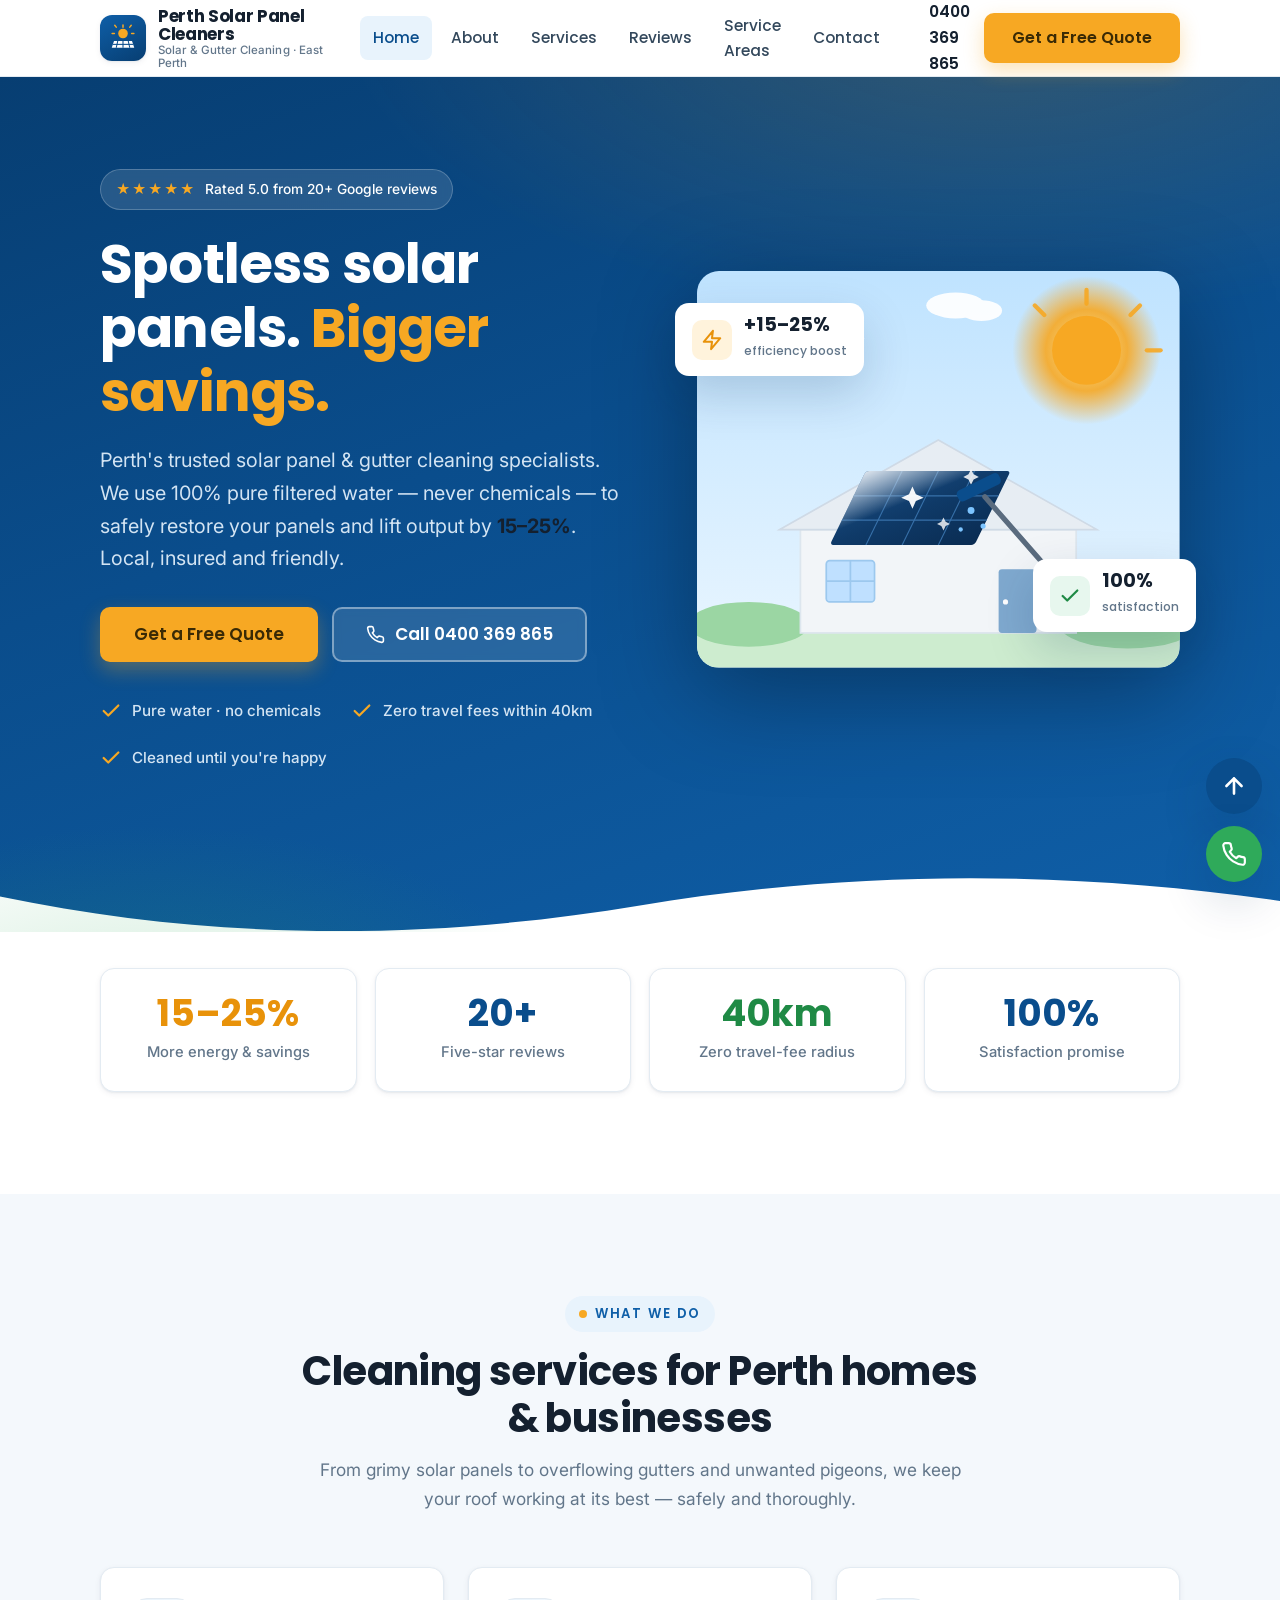
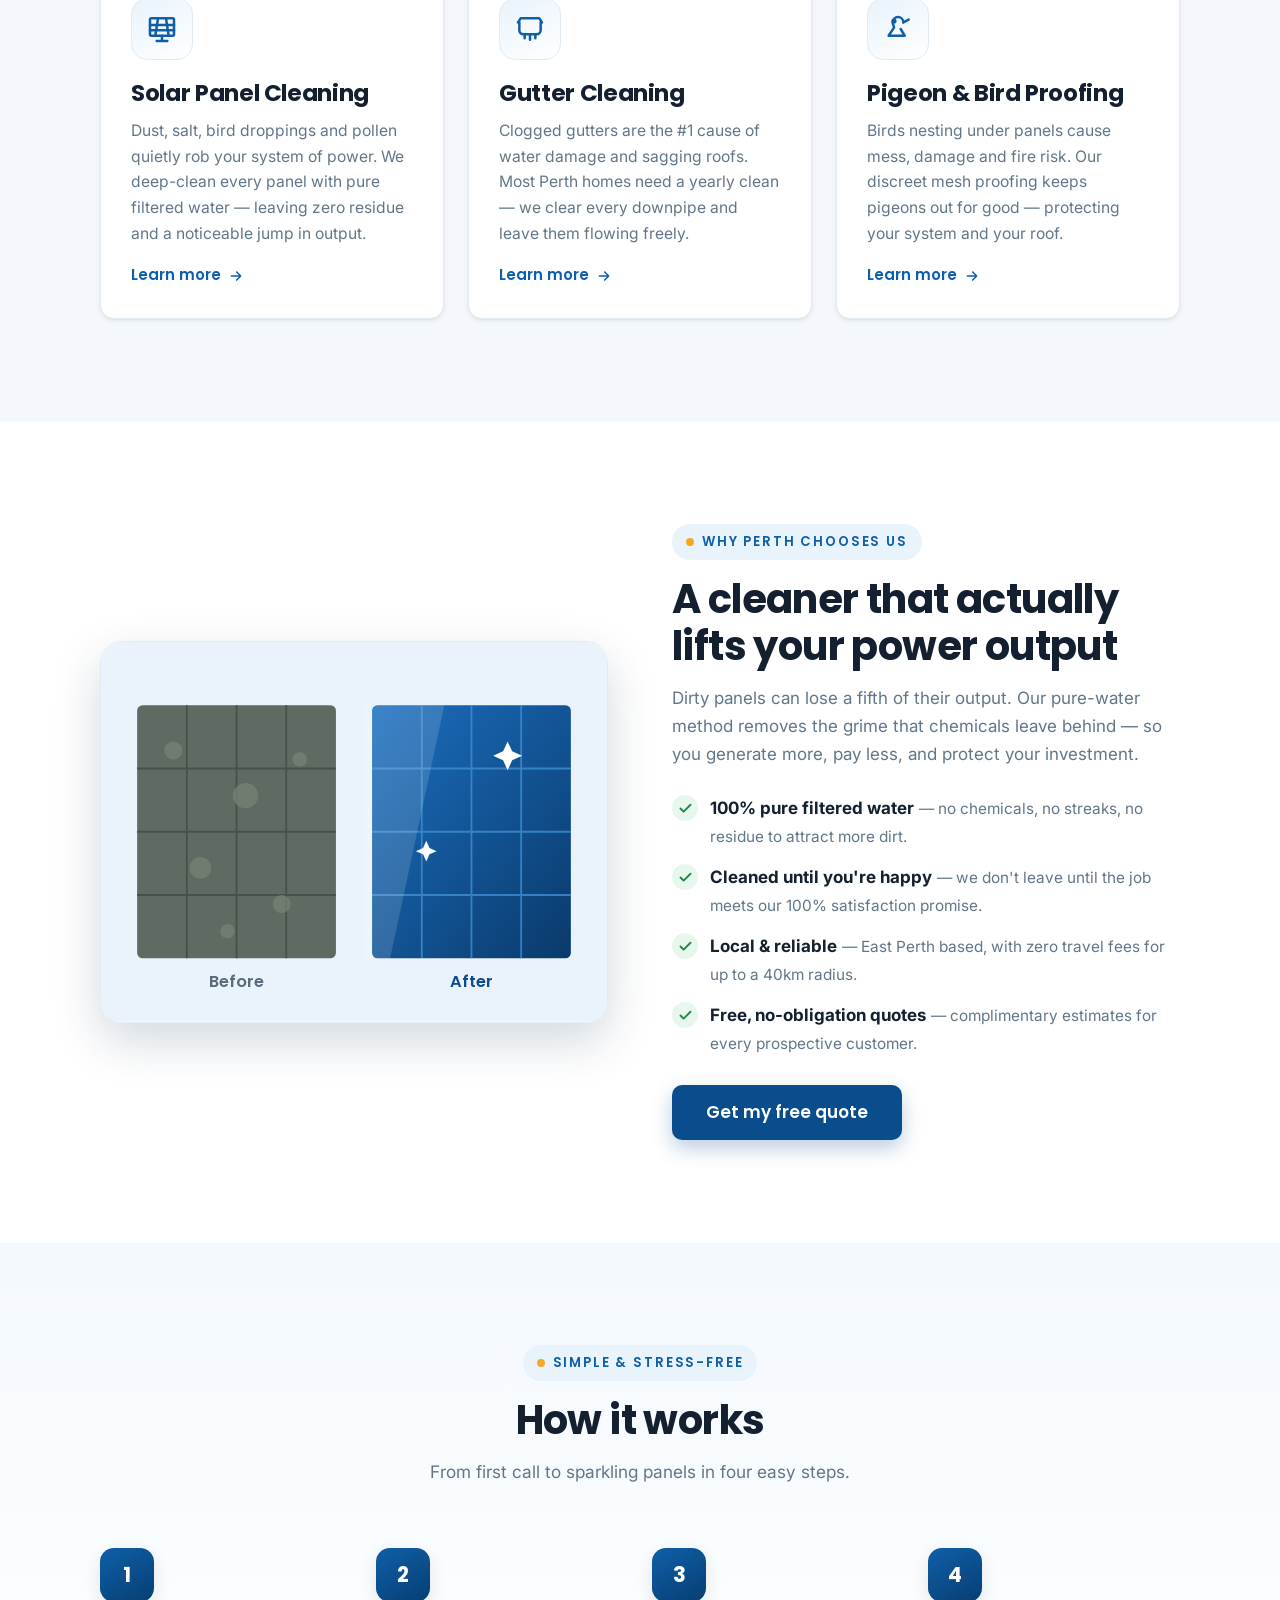
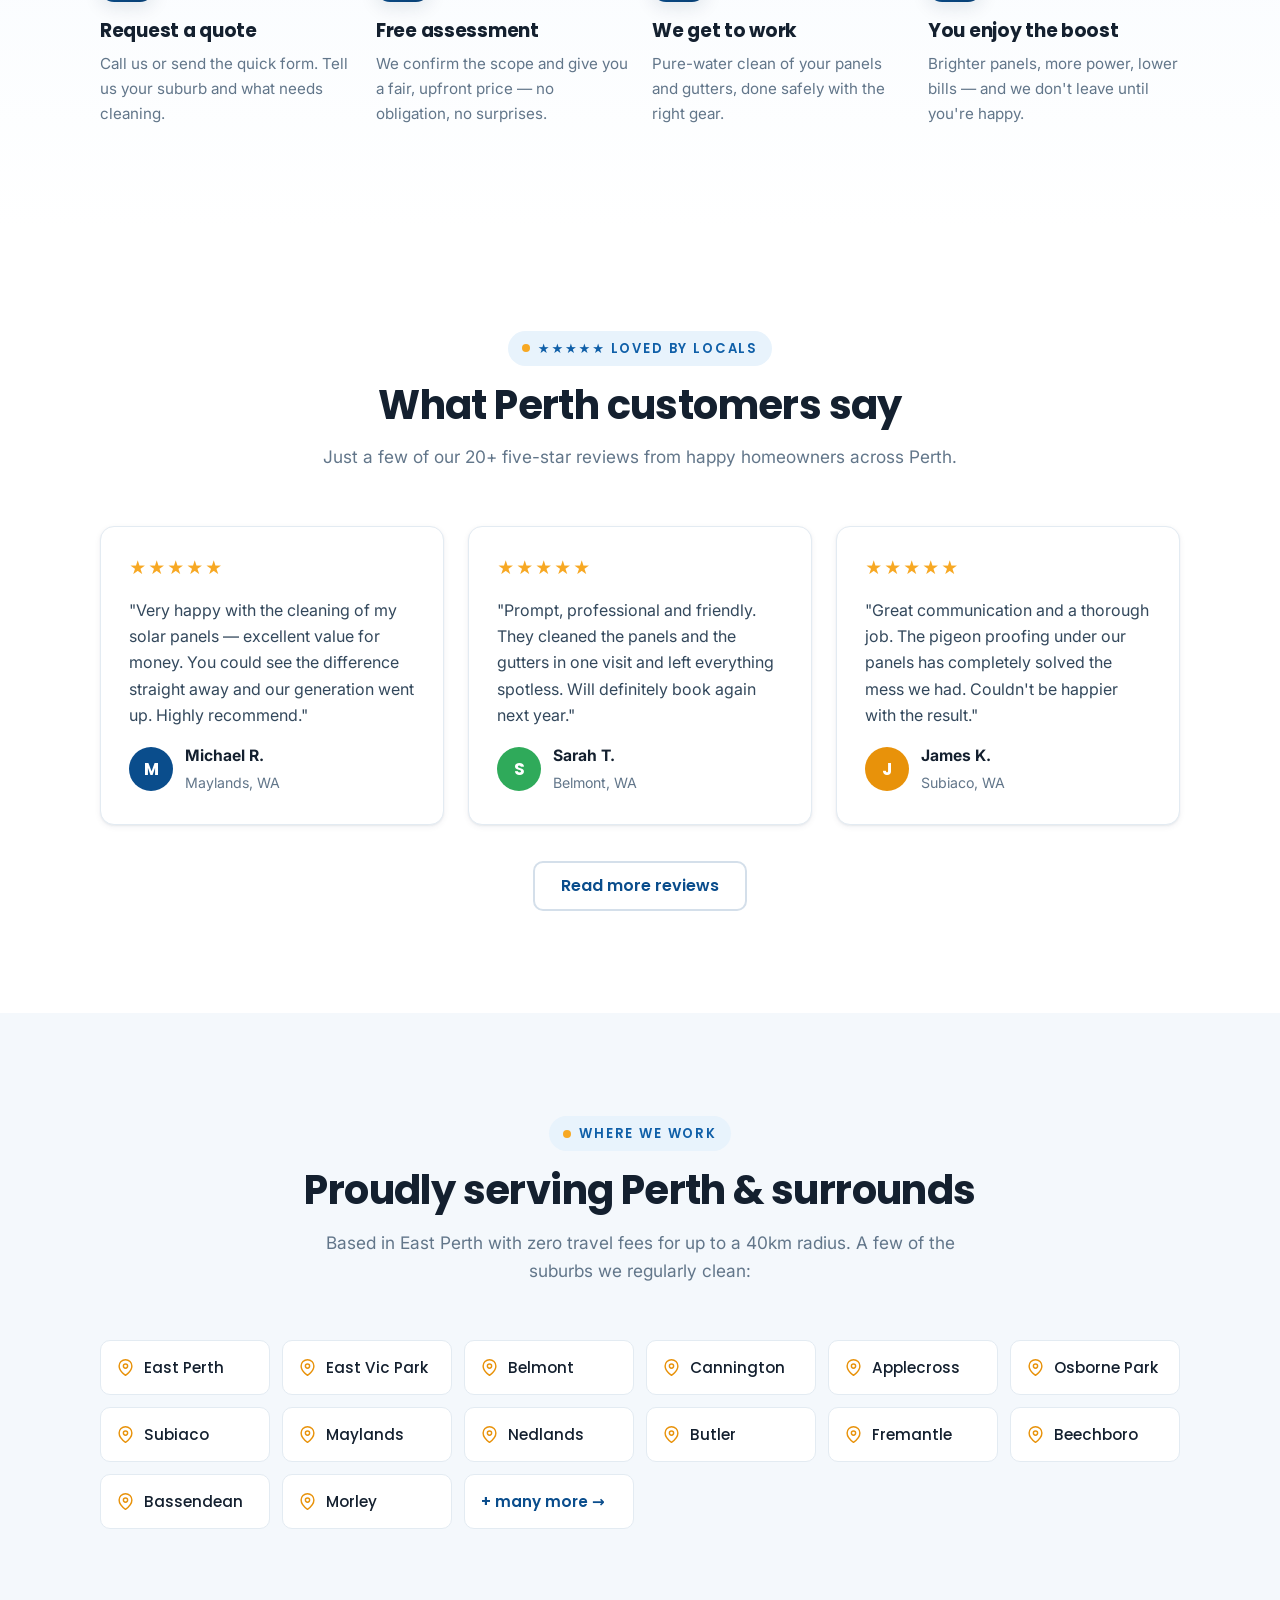
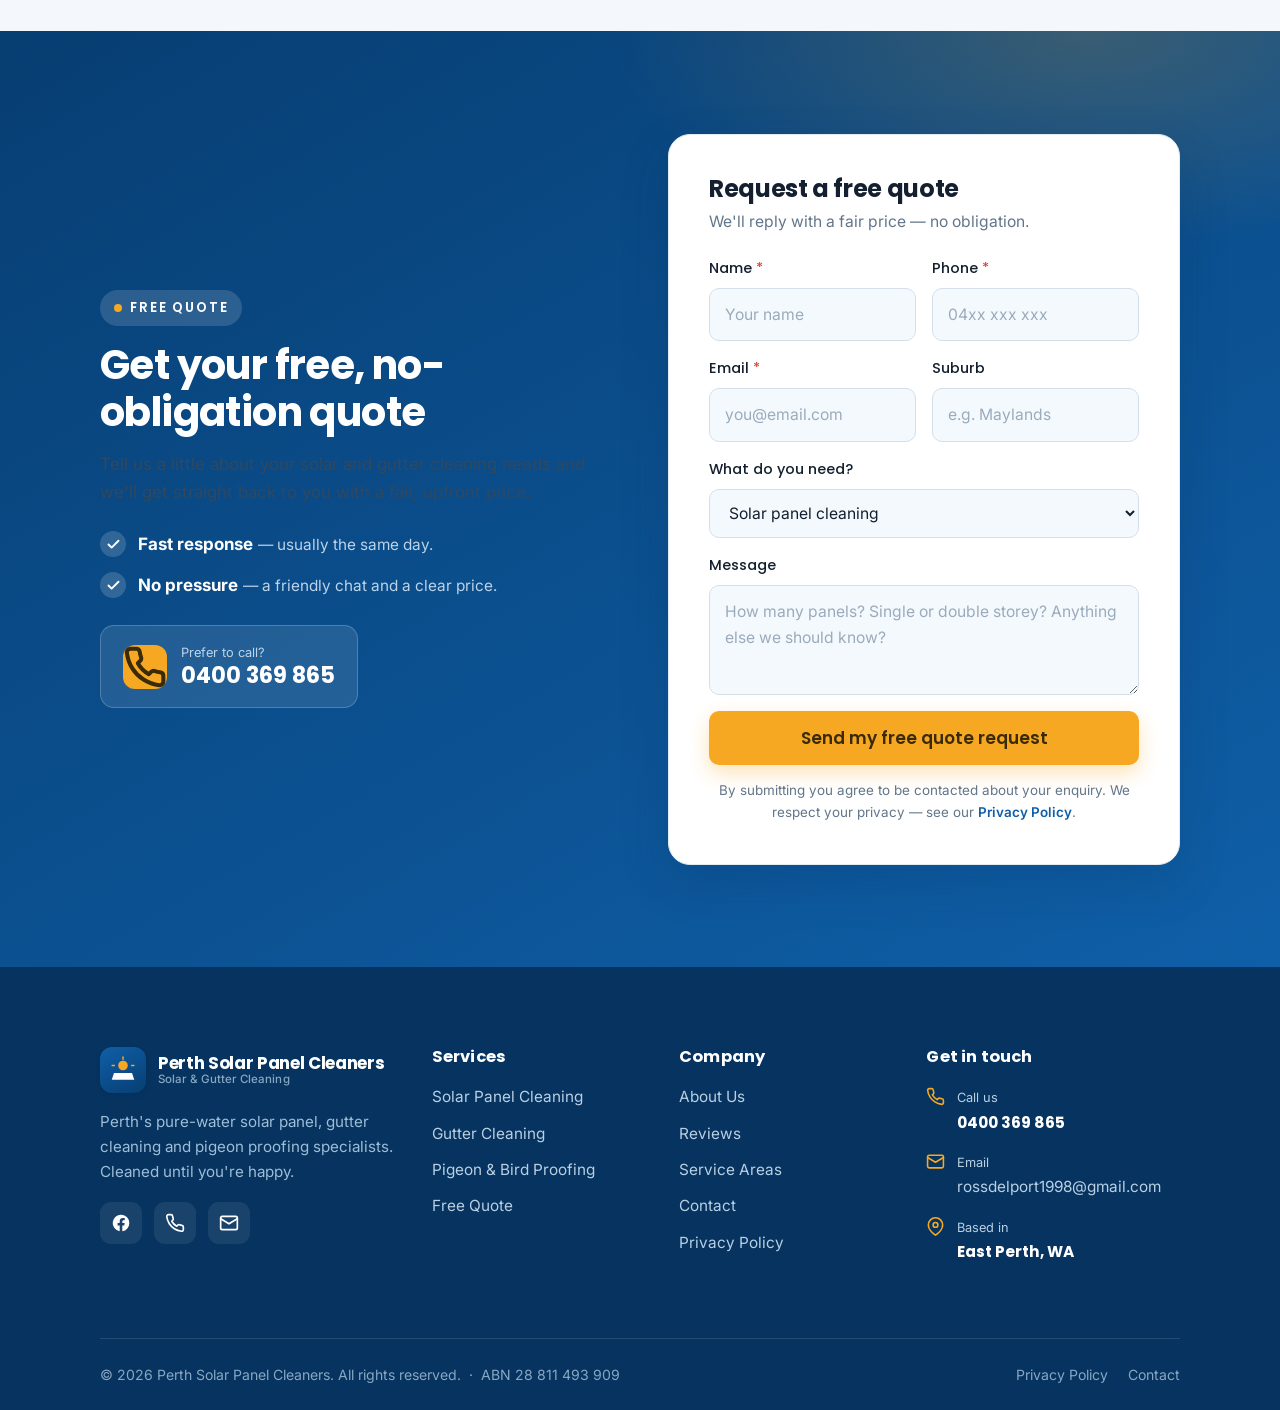
==== commit e678af7a: "Add ABN 28 811 493 909 to site footers https://claude.ai/code/session_01FWfXyefCotXuKYjQVap7jF" ====
--- a/index.html
+++ b/index.html
@@ -449,7 +449,7 @@
       </div>
     </div>
     <div class="footer-bottom">
-      <span>© <span class="js-year">2026</span> Perth Solar Panel Cleaners. All rights reserved.</span>
+      <span>© <span class="js-year">2026</span> Perth Solar Panel Cleaners. All rights reserved. &nbsp;·&nbsp; ABN 28 811 493 909</span>
       <span class="legal"><a href="privacy-policy.html">Privacy Policy</a><a href="contact.html">Contact</a></span>
     </div>
   </div>
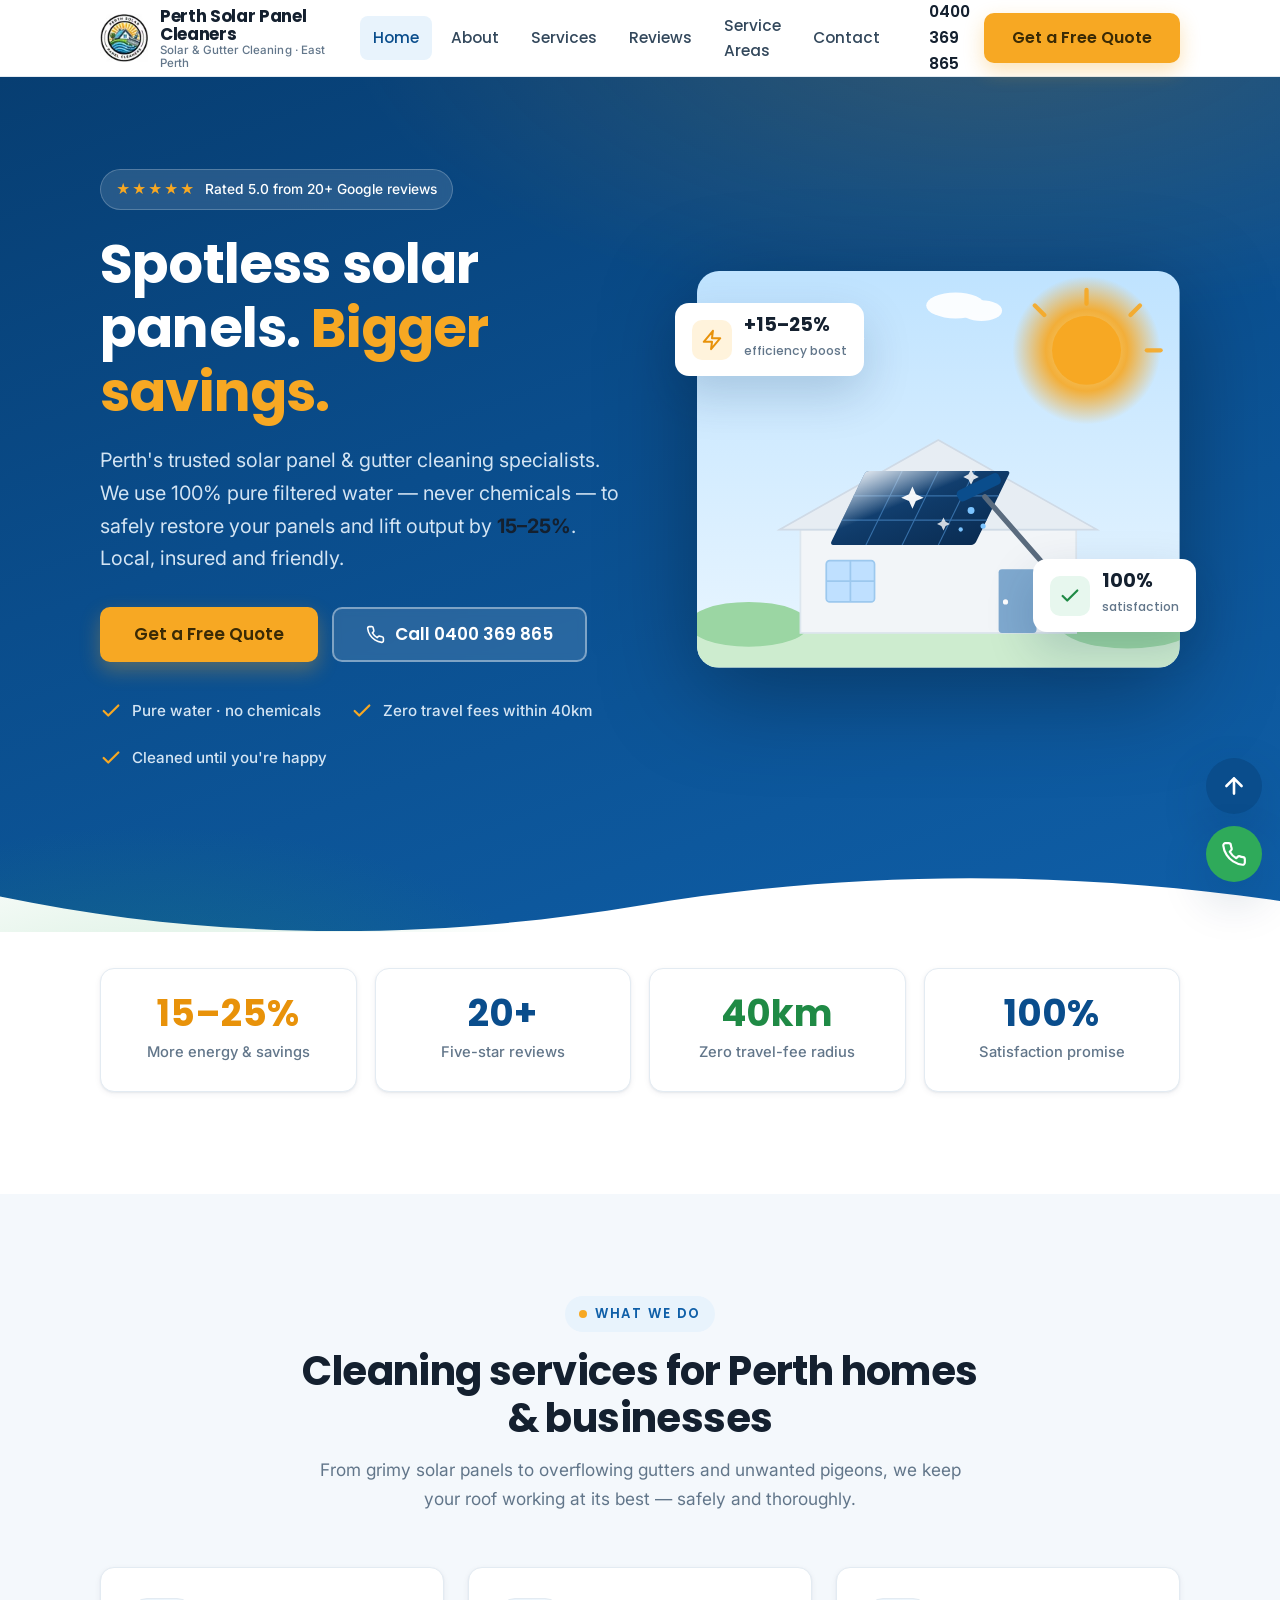
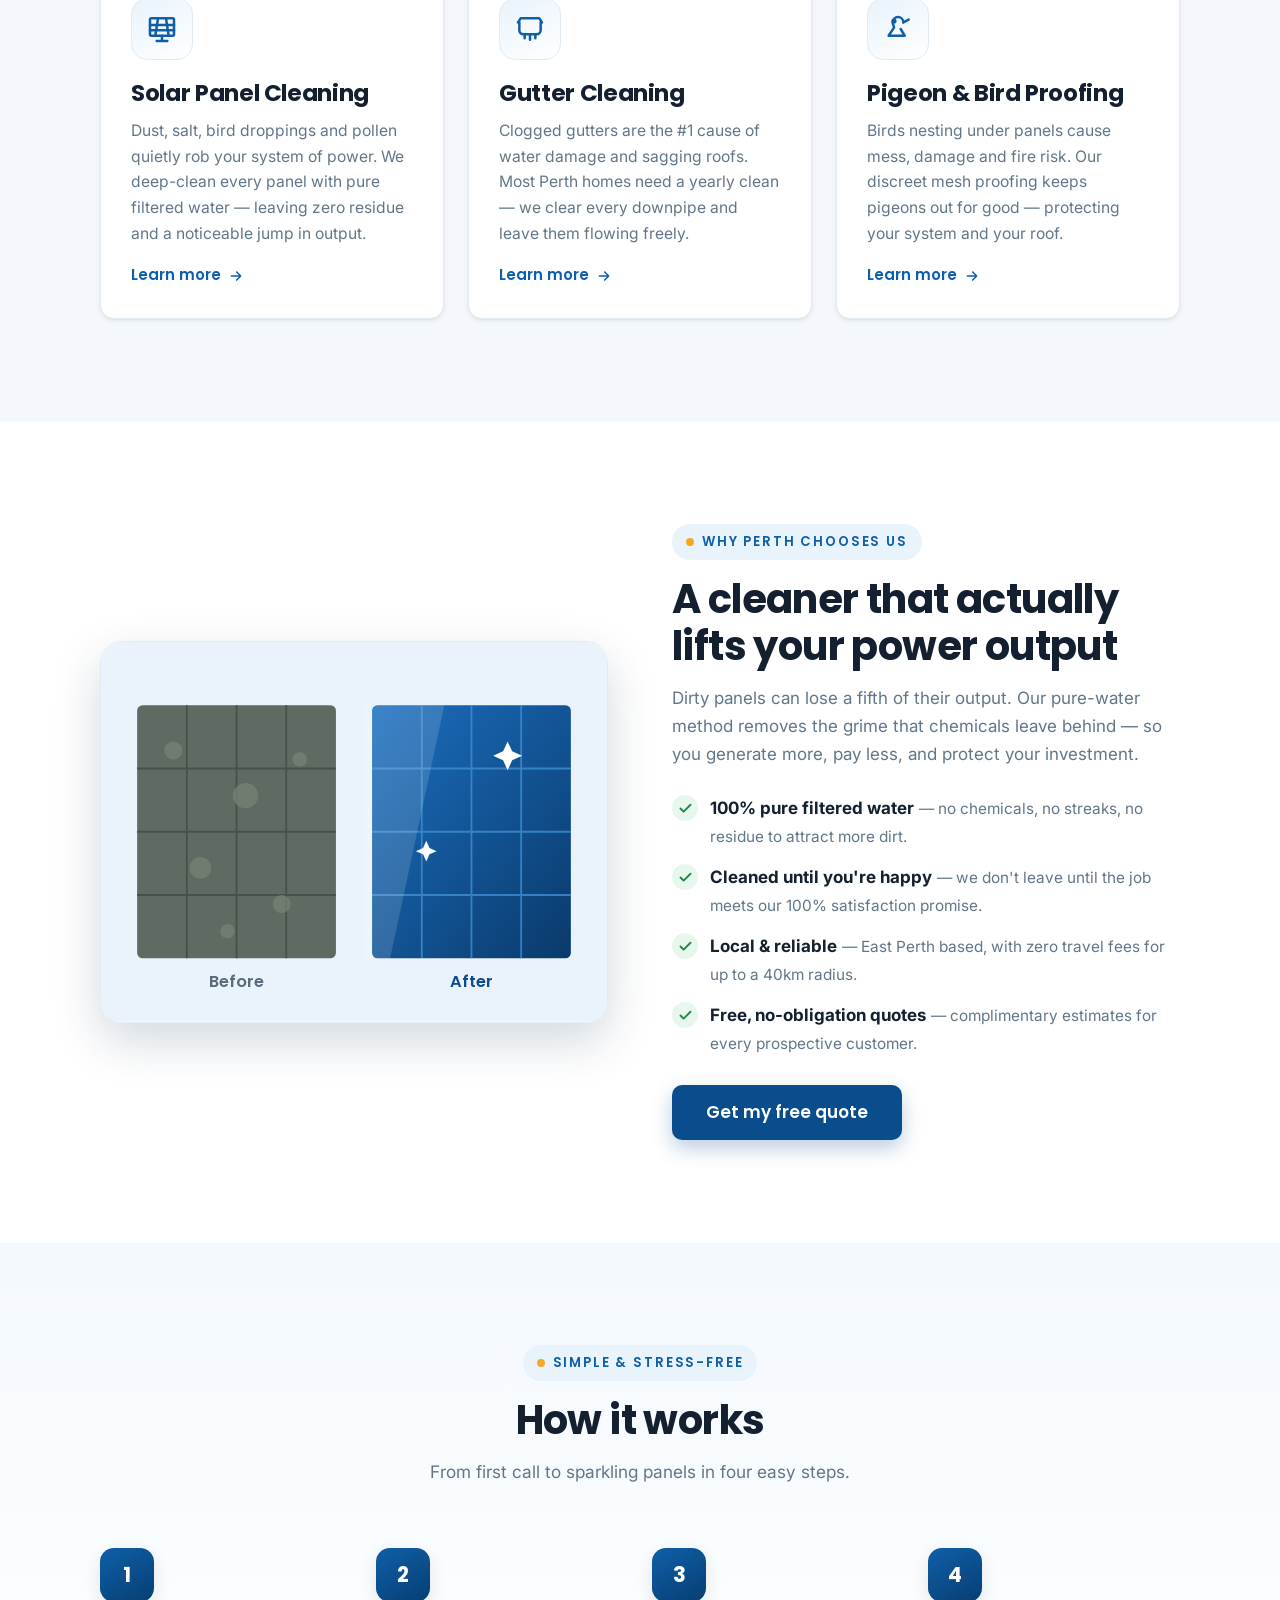
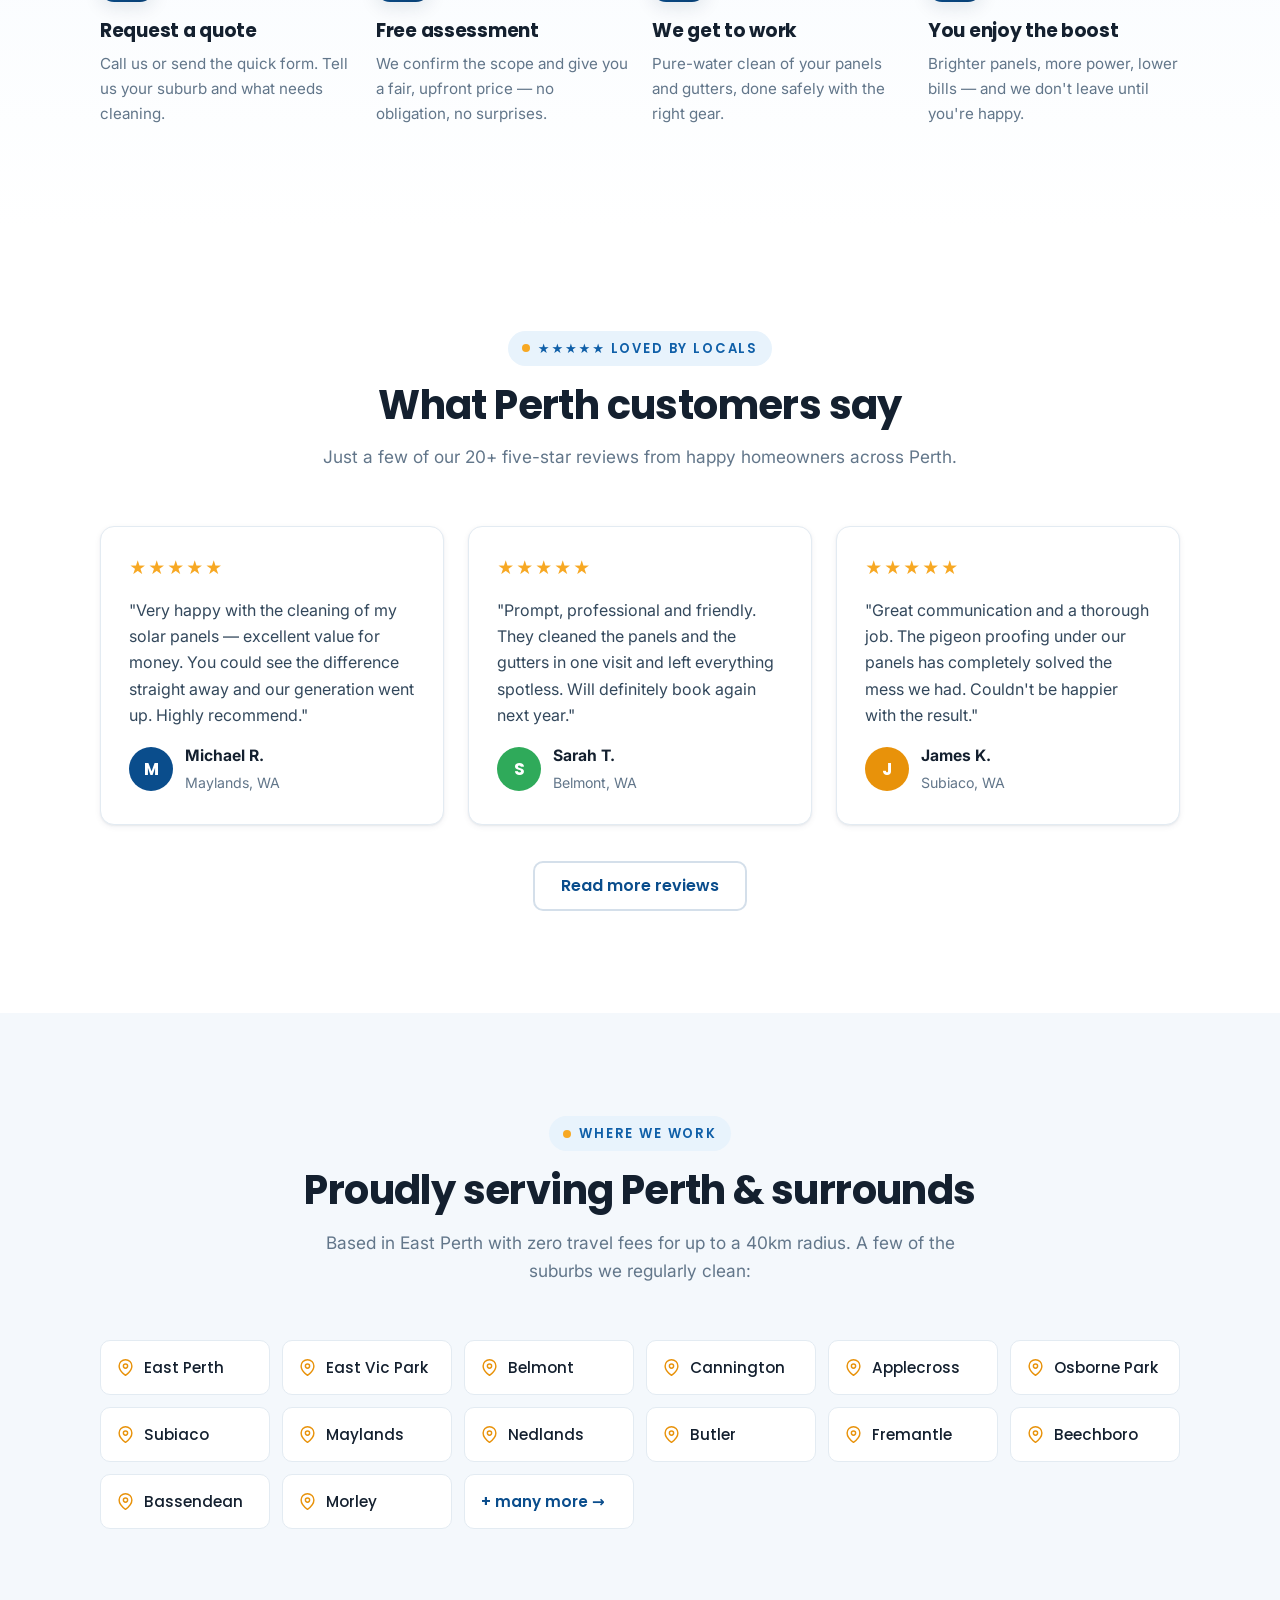
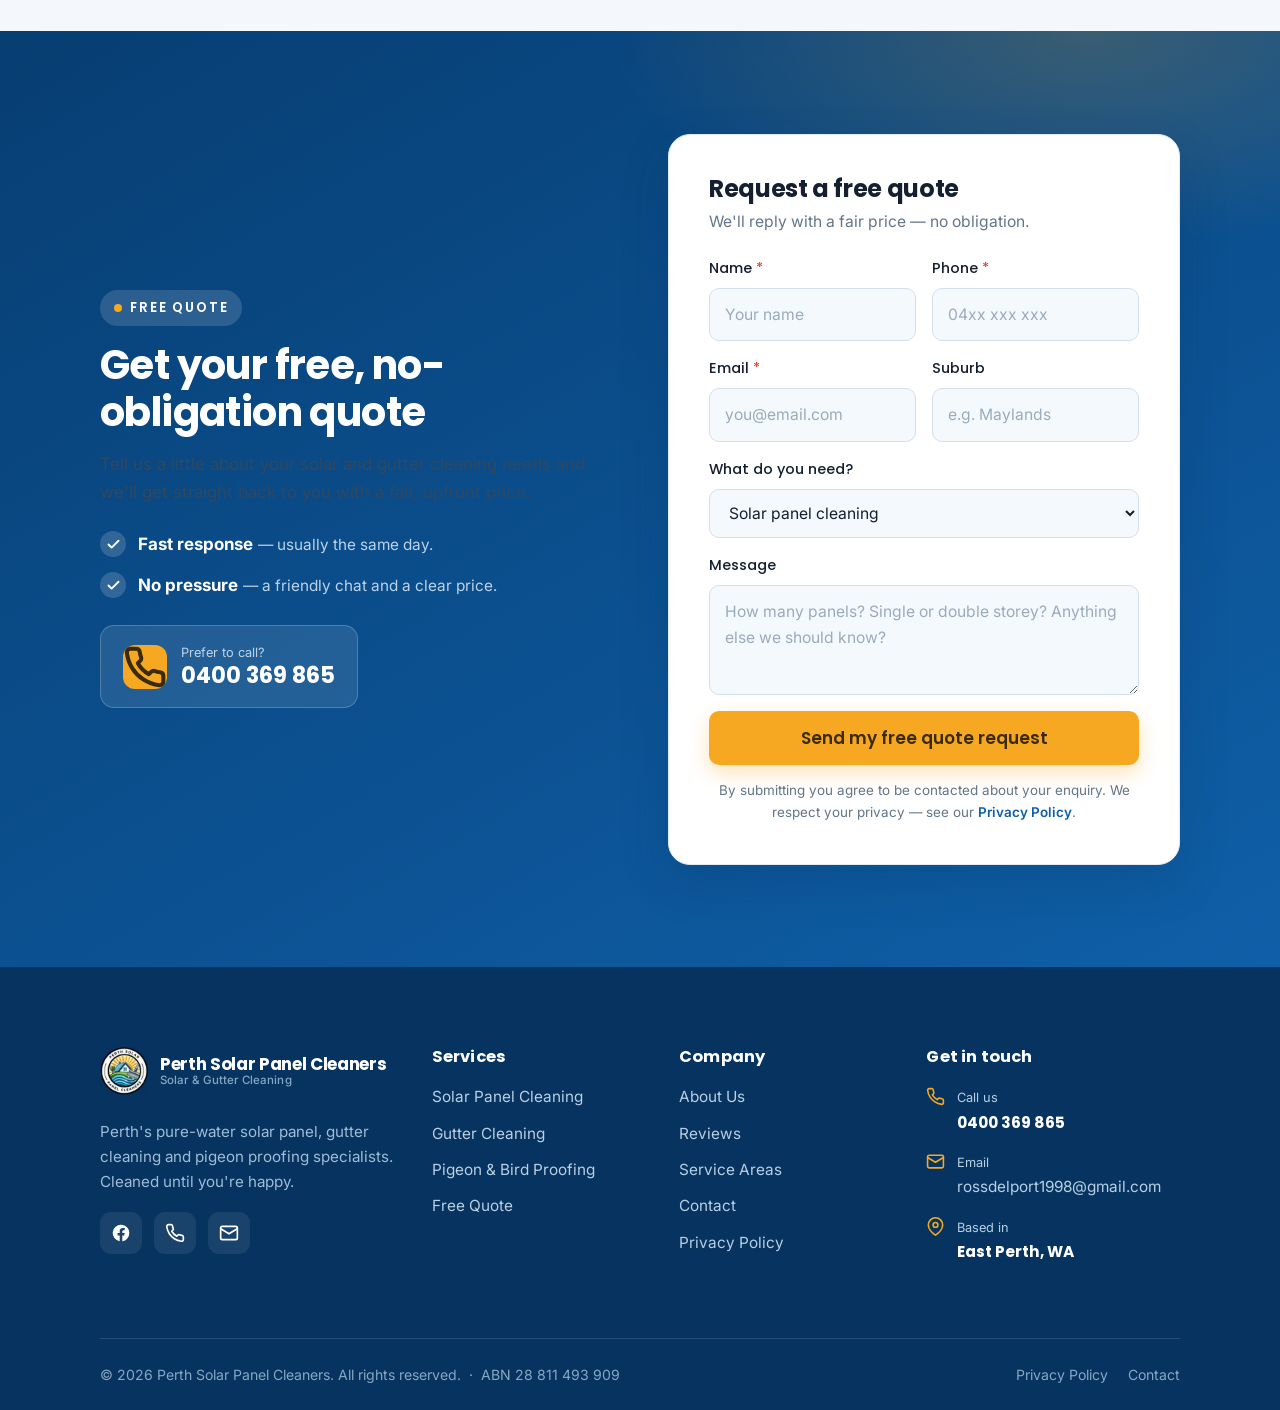
==== commit 620951d6: "Use uploaded brand logo for favicon and header/footer logos - Add images/logo.png (brand badge) - Re" ====
--- a/index.html
+++ b/index.html
@@ -11,7 +11,8 @@
 <meta property="og:title" content="Perth Solar Panel Cleaners | Solar & Gutter Cleaning in East Perth">
 <meta property="og:description" content="Pure-water solar panel cleaning, gutter cleaning & pigeon proofing across Perth. Boost efficiency by 15–25%. Free quotes — call 0400 369 865.">
 <meta property="og:url" content="https://perthsolarpanelcleaners.com/">
-<link rel="icon" href="data:image/svg+xml,%3Csvg xmlns='http://www.w3.org/2000/svg' viewBox='0 0 32 32'%3E%3Crect width='32' height='32' rx='7' fill='%230a4d8c'/%3E%3Ccircle cx='16' cy='13' r='5' fill='%23F7A823'/%3E%3Crect x='8' y='20' width='16' height='6' rx='1' fill='white'/%3E%3C/svg%3E">
+<link rel="icon" type="image/png" href="images/logo.png">
+<link rel="apple-touch-icon" href="images/logo.png">
 <link rel="preconnect" href="https://fonts.googleapis.com">
 <link rel="preconnect" href="https://fonts.gstatic.com" crossorigin>
 <link href="https://fonts.googleapis.com/css2?family=Poppins:wght@500;600;700&family=Inter:wght@400;500;600&display=swap" rel="stylesheet">
@@ -39,18 +40,7 @@
 <header class="site-header" id="siteHeader">
   <div class="container header-inner">
     <a class="brand" href="index.html" aria-label="Perth Solar Panel Cleaners — home">
-      <span class="brand-logo" aria-hidden="true">
-        <svg viewBox="0 0 40 40" fill="none">
-          <circle cx="20" cy="14" r="6.4" fill="#F7A823"/>
-          <g stroke="#F7A823" stroke-width="2" stroke-linecap="round">
-            <line x1="20" y1="2.5" x2="20" y2="5.5"/><line x1="31" y1="3" x2="29" y2="5.5"/>
-            <line x1="34.5" y1="14" x2="31.5" y2="14"/><line x1="9" y1="3" x2="11" y2="5.5"/>
-            <line x1="5.5" y1="14" x2="8.5" y2="14"/>
-          </g>
-          <path d="M8 24 L32 24 L35 33 L5 33 Z" fill="#fff"/>
-          <g stroke="#0a4d8c" stroke-width="1.4"><line x1="13" y1="24" x2="11" y2="33"/><line x1="20" y1="24" x2="20" y2="33"/><line x1="27" y1="24" x2="29" y2="33"/><line x1="6.5" y1="28.5" x2="33.5" y2="28.5"/></g>
-        </svg>
-      </span>
+      <span class="brand-logo" aria-hidden="true"><img src="images/logo.png" alt="Perth Solar Panel Cleaners logo" width="48" height="48"></span>
       <span class="brand-text">
         <span class="brand-name">Perth Solar Panel Cleaners</span>
         <span class="brand-tag">Solar &amp; Gutter Cleaning · East Perth</span>
@@ -408,9 +398,7 @@
     <div class="footer-grid">
       <div class="footer-brand">
         <a class="brand" href="index.html" aria-label="Perth Solar Panel Cleaners — home">
-          <span class="brand-logo" aria-hidden="true">
-            <svg viewBox="0 0 40 40" fill="none"><circle cx="20" cy="14" r="6.4" fill="#F7A823"/><g stroke="#F7A823" stroke-width="2" stroke-linecap="round"><line x1="20" y1="2.5" x2="20" y2="5.5"/><line x1="34.5" y1="14" x2="31.5" y2="14"/><line x1="5.5" y1="14" x2="8.5" y2="14"/></g><path d="M8 24 L32 24 L35 33 L5 33 Z" fill="#fff"/></svg>
-          </span>
+          <span class="brand-logo" aria-hidden="true"><img src="images/logo.png" alt="Perth Solar Panel Cleaners logo" width="48" height="48"></span>
           <span class="brand-text"><span class="brand-name">Perth Solar Panel Cleaners</span><span class="brand-tag">Solar &amp; Gutter Cleaning</span></span>
         </a>
         <p class="footer-about">Perth's pure-water solar panel, gutter cleaning and pigeon proofing specialists. Cleaned until you're happy.</p>
--- a/css/styles.css
+++ b/css/styles.css
@@ -164,11 +164,10 @@
 .brand { display: inline-flex; align-items: center; gap: 12px; color: var(--ink); }
 .brand:hover { color: var(--ink); }
 .brand-logo {
-  width: 46px; height: 46px; flex: none;
+  width: 48px; height: 48px; flex: none;
   display: grid; place-items: center;
-  background: linear-gradient(150deg, var(--blue-600), var(--blue-800));
-  border-radius: 12px; box-shadow: var(--shadow-sm);
-}
+}
+.brand-logo img { width: 48px; height: 48px; object-fit: contain; display: block; }
 .brand-logo svg { width: 30px; height: 30px; }
 .brand-text { display: flex; flex-direction: column; line-height: 1.1; }
 .brand-name { font-family: var(--font-head); font-weight: 700; font-size: 1.06rem; color: var(--ink); letter-spacing: -.02em; }
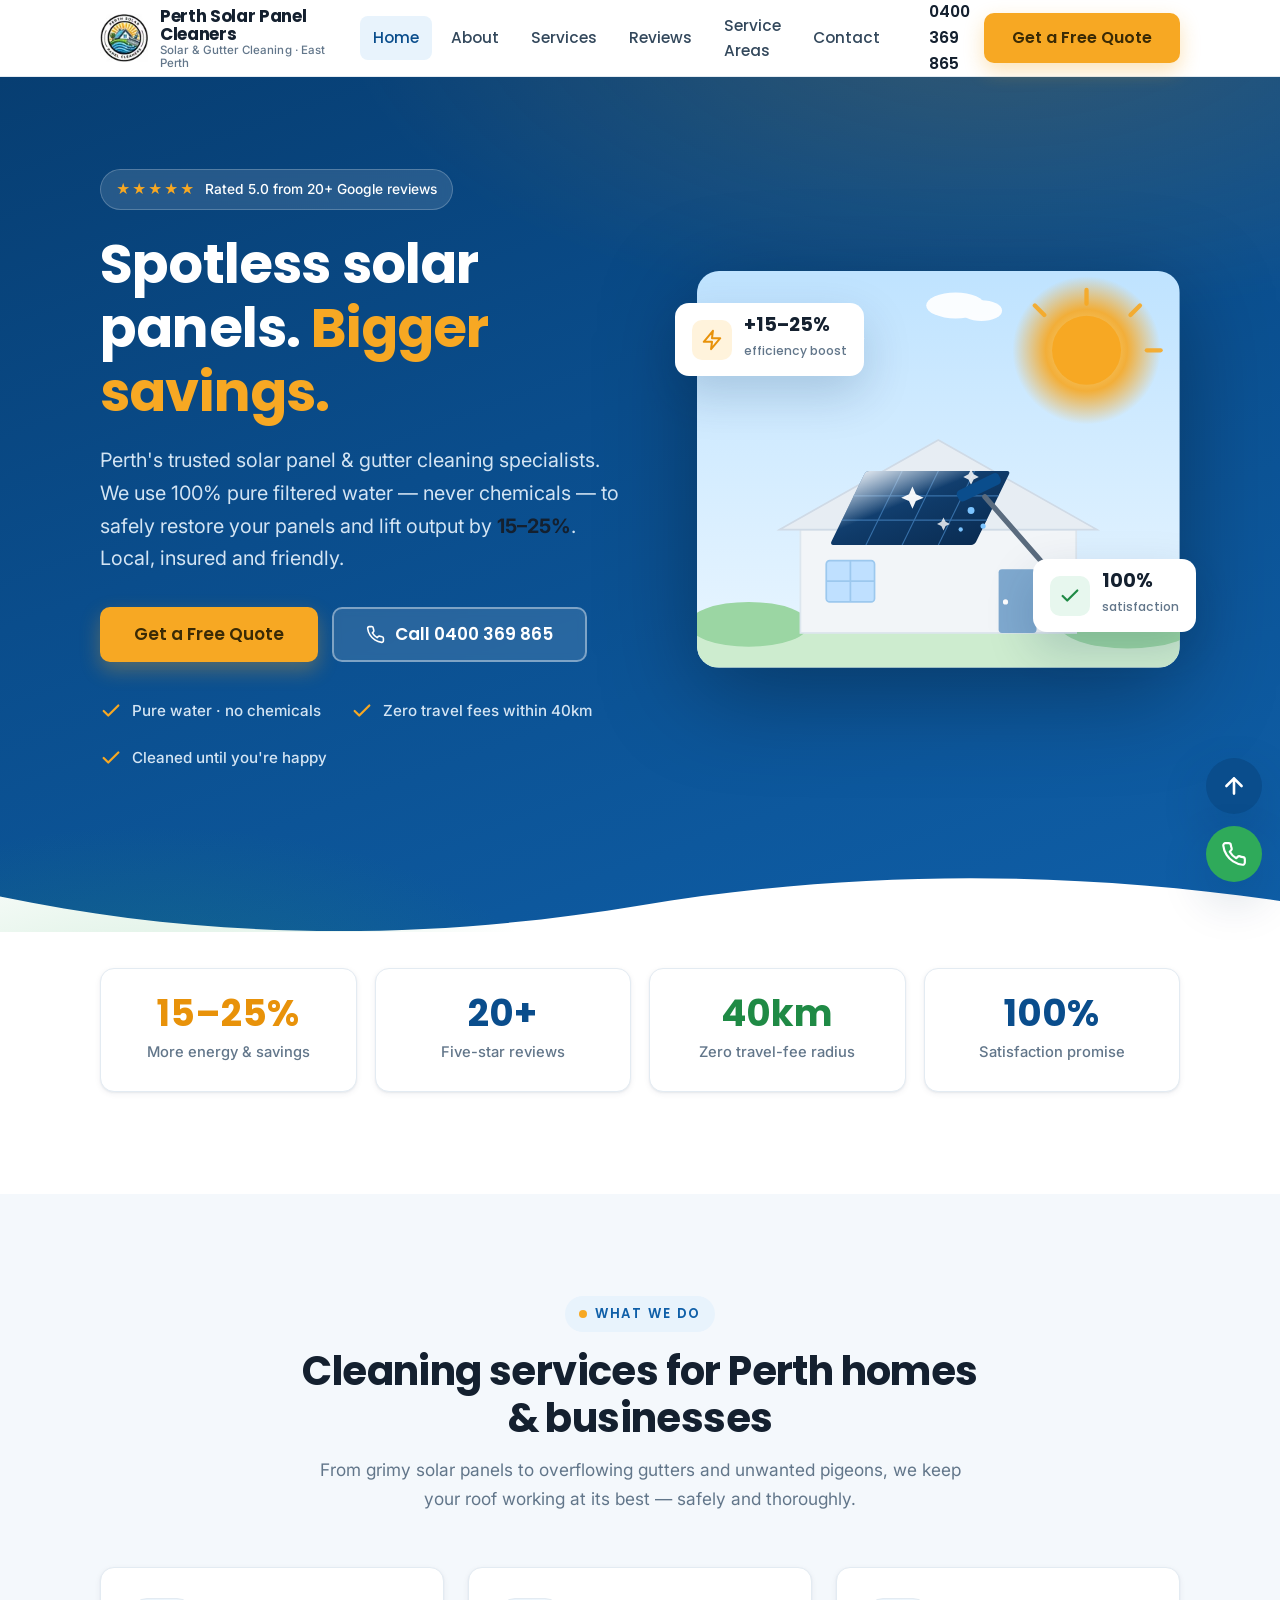
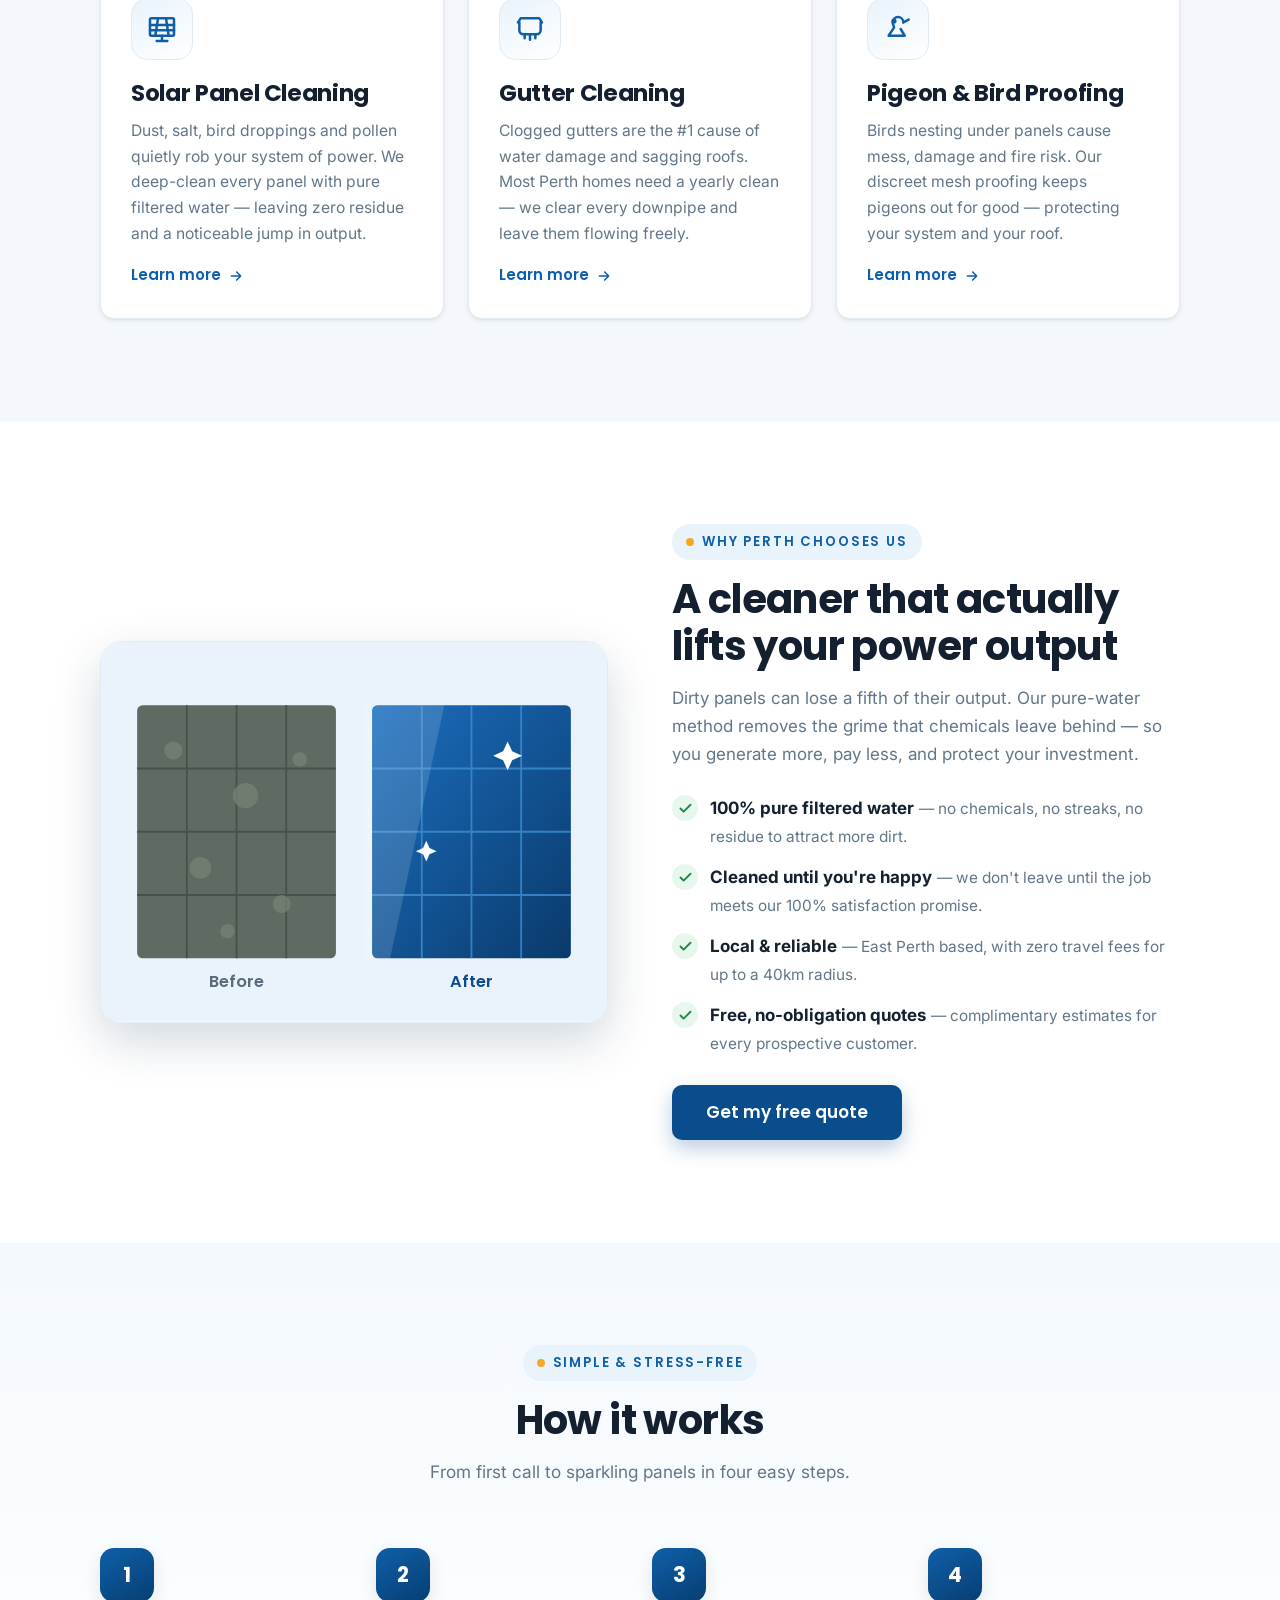
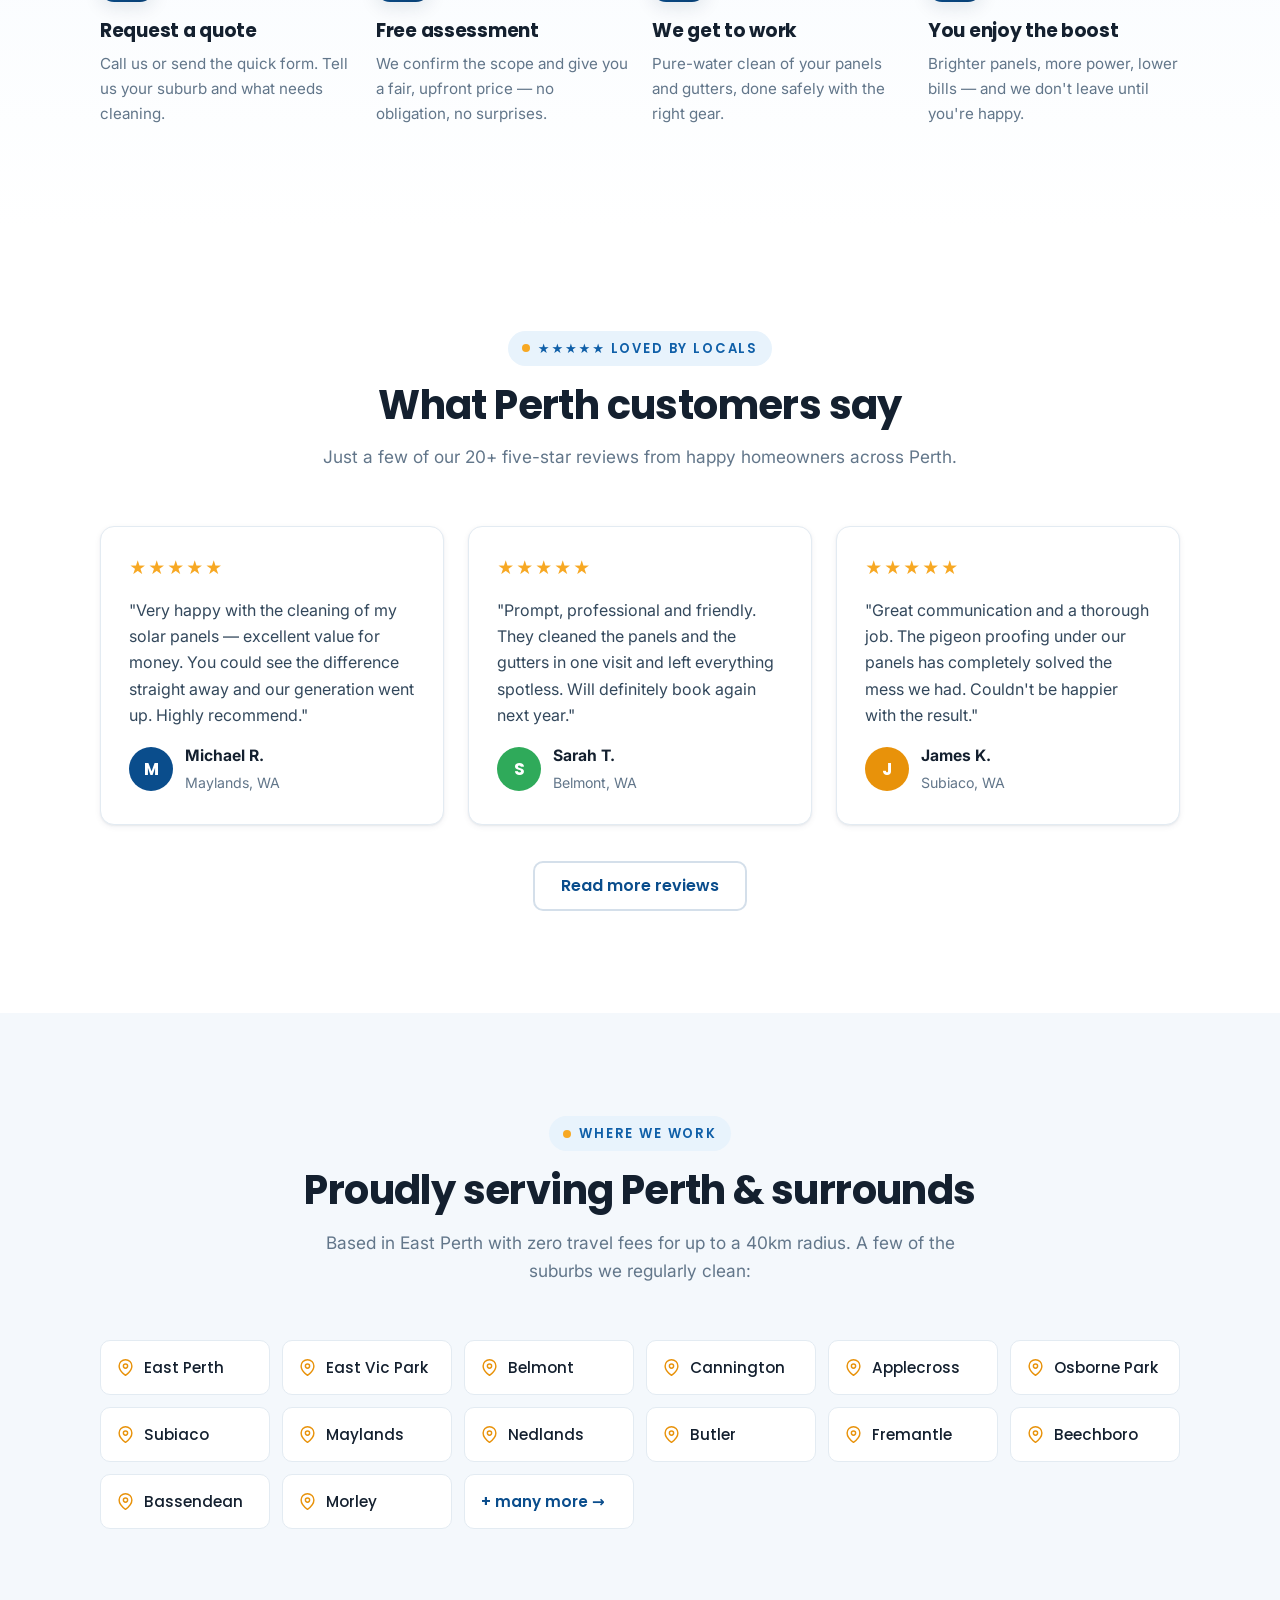
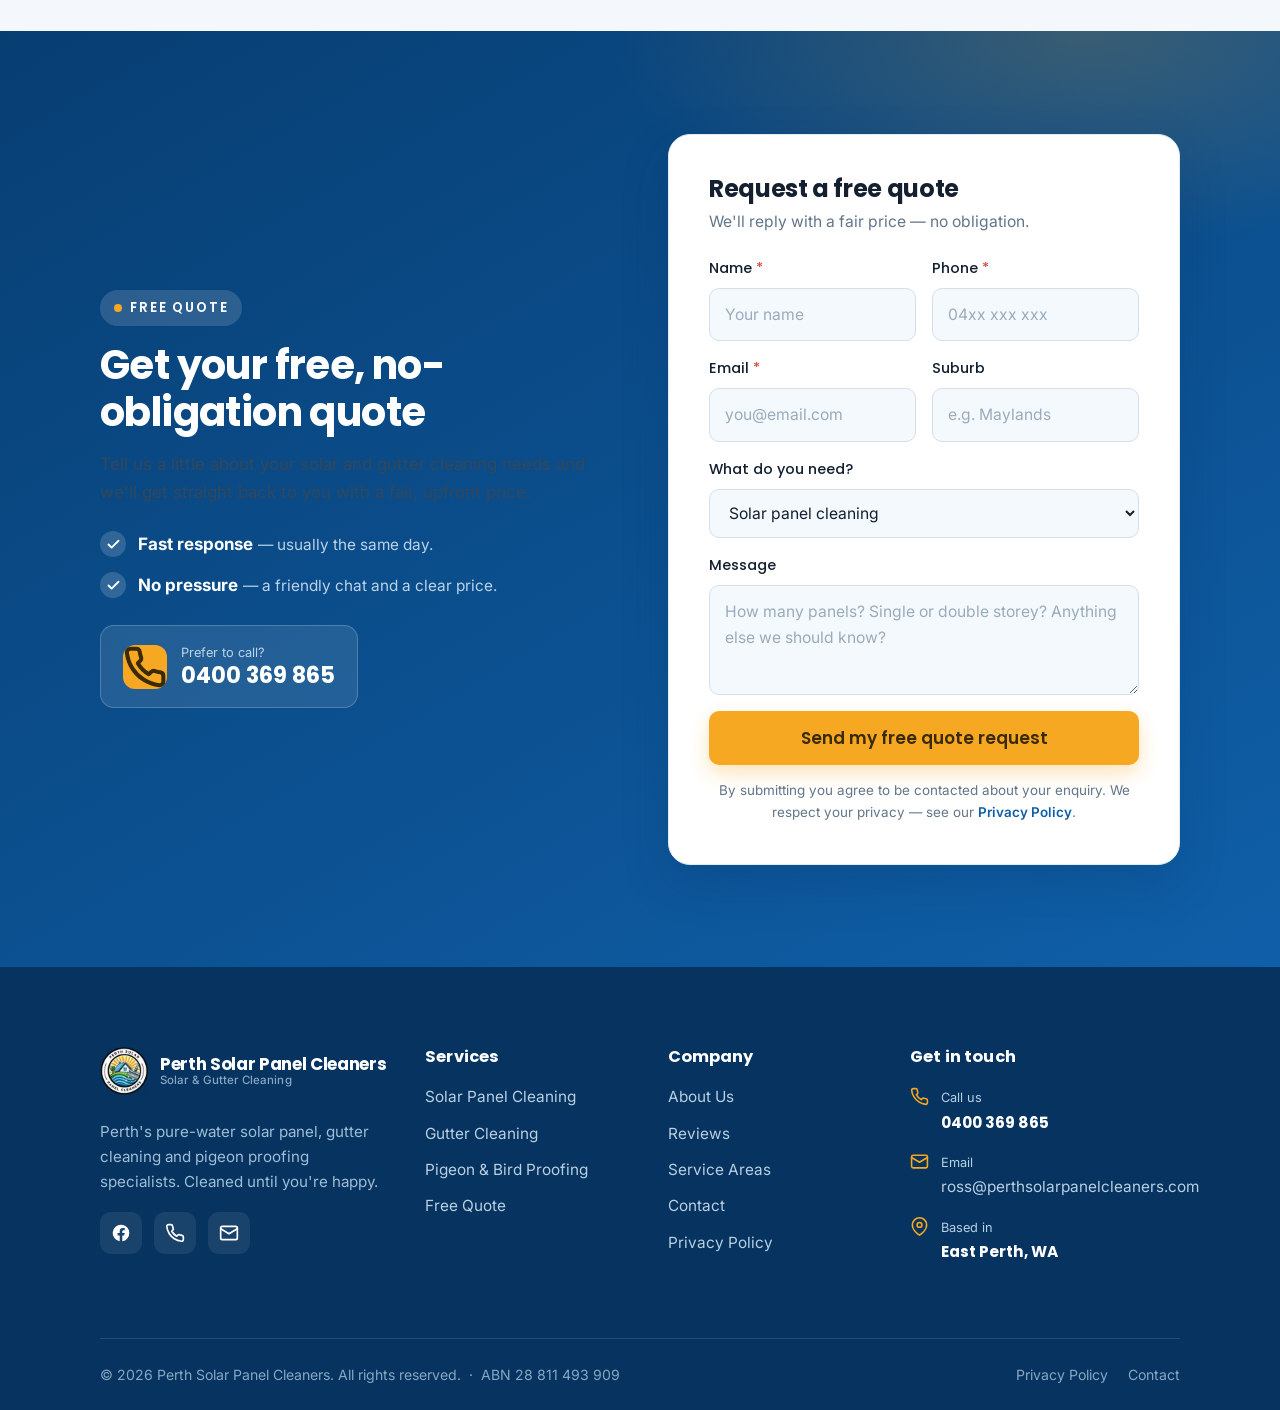
==== commit ca8a4026: "Update contact email to ross@perthsolarpanelcleaners.com sitewide Replace rossdelport1998@gmail.com " ====
--- a/index.html
+++ b/index.html
@@ -25,7 +25,7 @@
   "image": "https://perthsolarpanelcleaners.com/",
   "description": "Solar panel cleaning, gutter cleaning and pigeon proofing across Perth using pure filtered water and no chemicals.",
   "telephone": "+61400369865",
-  "email": "rossdelport1998@gmail.com",
+  "email": "ross@perthsolarpanelcleaners.com",
   "areaServed": "Perth, Western Australia",
   "address": { "@type": "PostalAddress", "addressLocality": "East Perth", "addressRegion": "WA", "addressCountry": "AU" },
   "priceRange": "$$",
@@ -405,7 +405,7 @@
         <div class="social">
           <a href="https://www.facebook.com/p/Perth-Solar-Panel-Cleaners-61570931764697/" aria-label="Facebook" target="_blank" rel="noopener"><svg viewBox="0 0 24 24" fill="currentColor"><path d="M22 12a10 10 0 1 0-11.56 9.88v-6.99H7.9V12h2.54V9.8c0-2.5 1.49-3.89 3.78-3.89 1.09 0 2.24.2 2.24.2v2.46h-1.26c-1.24 0-1.63.77-1.63 1.56V12h2.78l-.44 2.89h-2.34v6.99A10 10 0 0 0 22 12Z"/></svg></a>
           <a href="tel:0400369865" aria-label="Call us"><svg viewBox="0 0 24 24" fill="none" stroke="currentColor" stroke-width="2" stroke-linecap="round" stroke-linejoin="round"><path d="M22 16.92v3a2 2 0 0 1-2.18 2 19.79 19.79 0 0 1-8.63-3.07 19.5 19.5 0 0 1-6-6 19.79 19.79 0 0 1-3.07-8.67A2 2 0 0 1 4.11 2h3a2 2 0 0 1 2 1.72c.13.96.36 1.9.7 2.81a2 2 0 0 1-.45 2.11L8.09 9.91a16 16 0 0 0 6 6l1.27-1.27a2 2 0 0 1 2.11-.45c.9.34 1.85.57 2.81.7A2 2 0 0 1 22 16.92Z"/></svg></a>
-          <a href="mailto:rossdelport1998@gmail.com" aria-label="Email us"><svg viewBox="0 0 24 24" fill="none" stroke="currentColor" stroke-width="2" stroke-linecap="round" stroke-linejoin="round"><rect x="2" y="4" width="20" height="16" rx="2"/><path d="m22 7-10 6L2 7"/></svg></a>
+          <a href="mailto:ross@perthsolarpanelcleaners.com" aria-label="Email us"><svg viewBox="0 0 24 24" fill="none" stroke="currentColor" stroke-width="2" stroke-linecap="round" stroke-linejoin="round"><rect x="2" y="4" width="20" height="16" rx="2"/><path d="m22 7-10 6L2 7"/></svg></a>
         </div>
       </div>
       <div>
@@ -431,7 +431,7 @@
         <h4>Get in touch</h4>
         <ul class="footer-contact">
           <li><svg viewBox="0 0 24 24" fill="none" stroke="currentColor" stroke-width="2" stroke-linecap="round" stroke-linejoin="round"><path d="M22 16.92v3a2 2 0 0 1-2.18 2 19.79 19.79 0 0 1-8.63-3.07 19.5 19.5 0 0 1-6-6 19.79 19.79 0 0 1-3.07-8.67A2 2 0 0 1 4.11 2h3a2 2 0 0 1 2 1.72c.13.96.36 1.9.7 2.81a2 2 0 0 1-.45 2.11L8.09 9.91a16 16 0 0 0 6 6l1.27-1.27a2 2 0 0 1 2.11-.45c.9.34 1.85.57 2.81.7A2 2 0 0 1 22 16.92Z"/></svg><div><small>Call us</small><br><a href="tel:0400369865"><b>0400 369 865</b></a></div></li>
-          <li><svg viewBox="0 0 24 24" fill="none" stroke="currentColor" stroke-width="2" stroke-linecap="round" stroke-linejoin="round"><rect x="2" y="4" width="20" height="16" rx="2"/><path d="m22 7-10 6L2 7"/></svg><div><small>Email</small><br><a href="mailto:rossdelport1998@gmail.com">rossdelport1998@gmail.com</a></div></li>
+          <li><svg viewBox="0 0 24 24" fill="none" stroke="currentColor" stroke-width="2" stroke-linecap="round" stroke-linejoin="round"><rect x="2" y="4" width="20" height="16" rx="2"/><path d="m22 7-10 6L2 7"/></svg><div><small>Email</small><br><a href="mailto:ross@perthsolarpanelcleaners.com">ross@perthsolarpanelcleaners.com</a></div></li>
           <li><svg viewBox="0 0 24 24" fill="none" stroke="currentColor" stroke-width="2" stroke-linecap="round" stroke-linejoin="round"><path d="M21 10c0 7-9 13-9 13s-9-6-9-13a9 9 0 0 1 18 0Z"/><circle cx="12" cy="10" r="3"/></svg><div><small>Based in</small><br><b>East Perth, WA</b></div></li>
         </ul>
       </div>
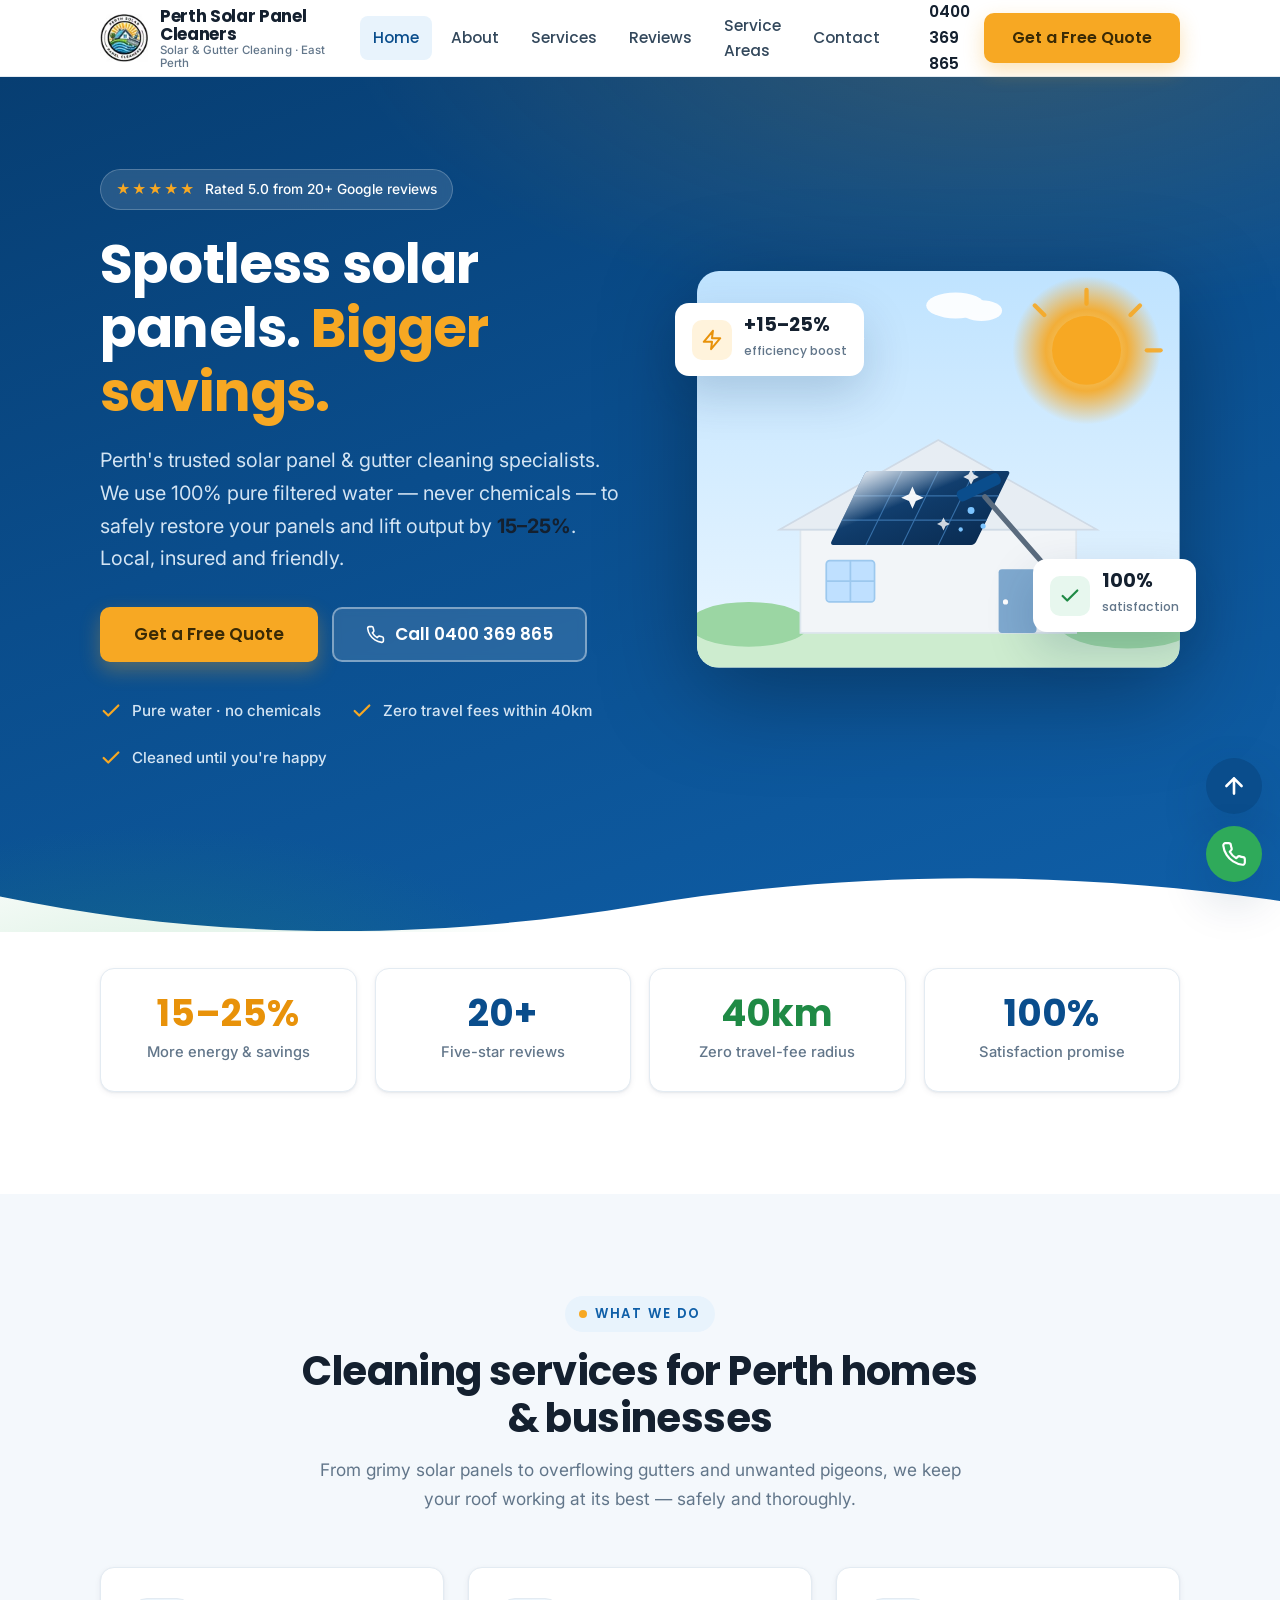
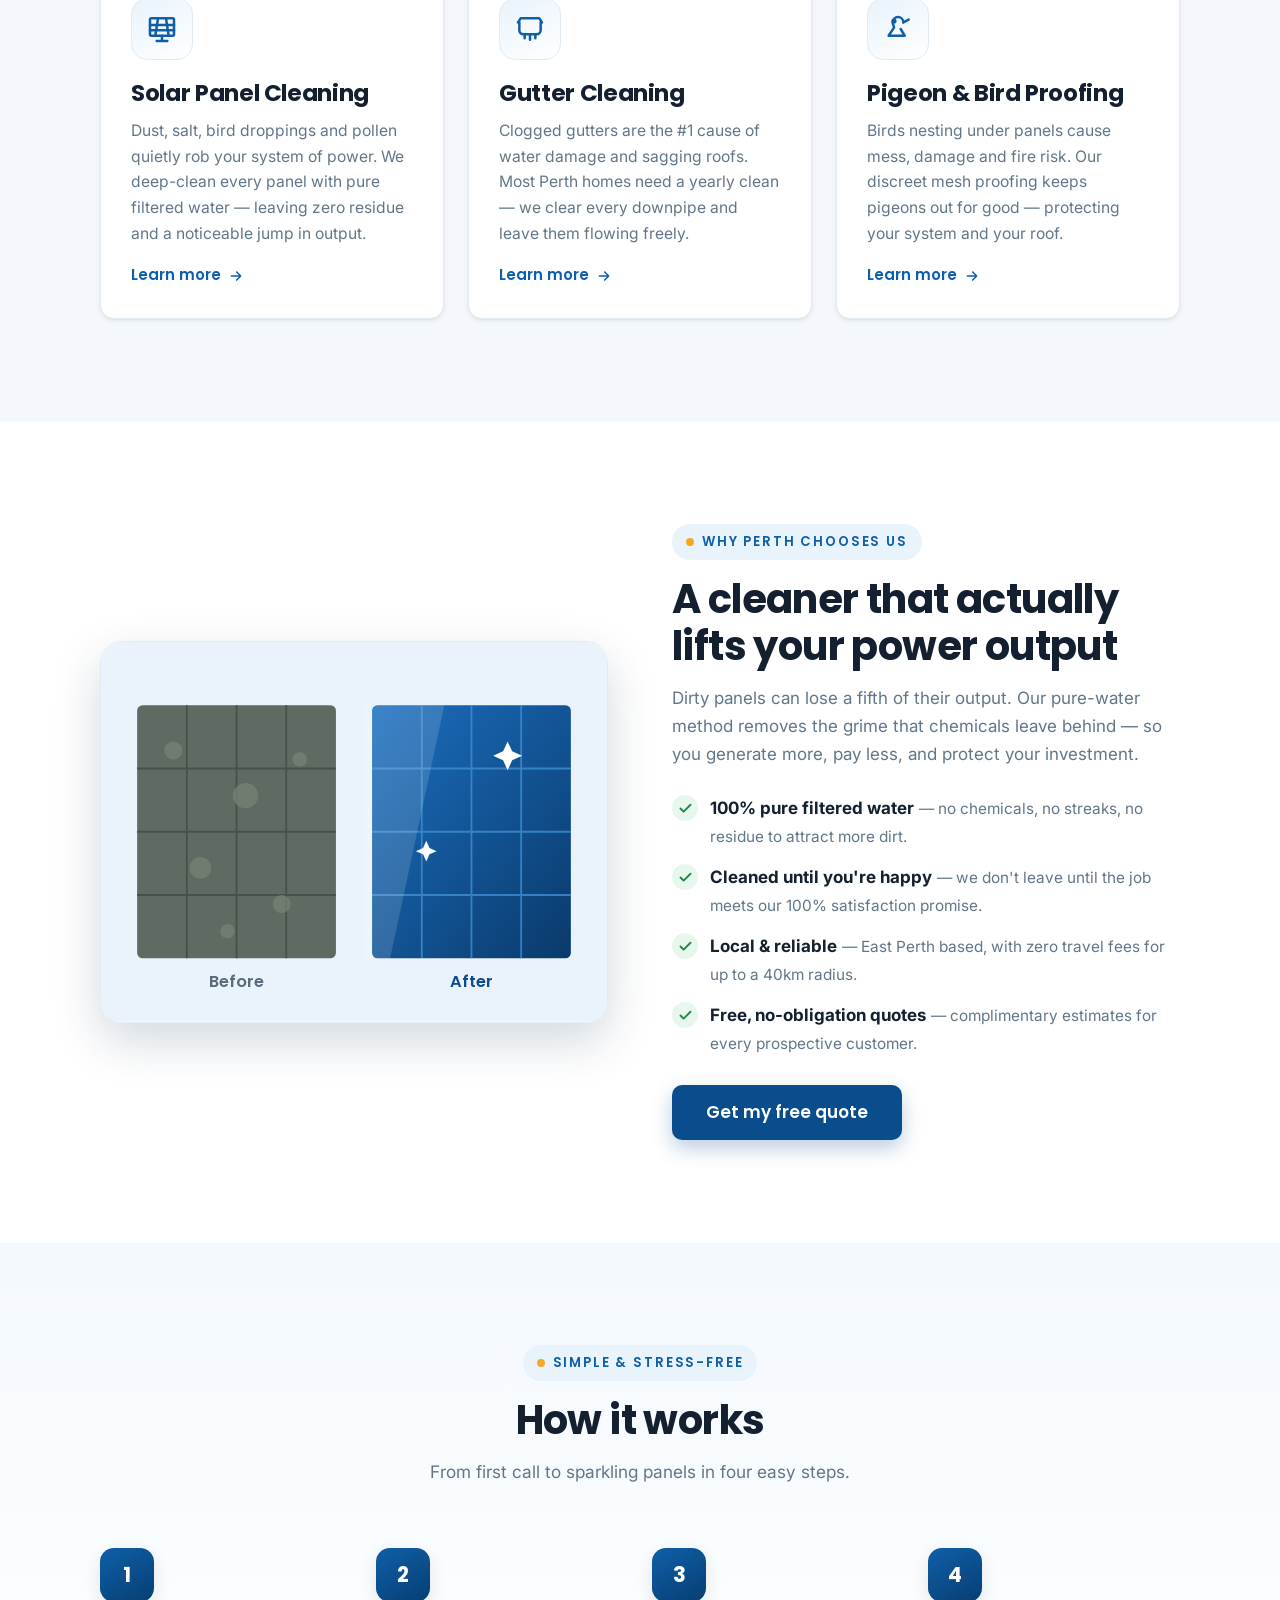
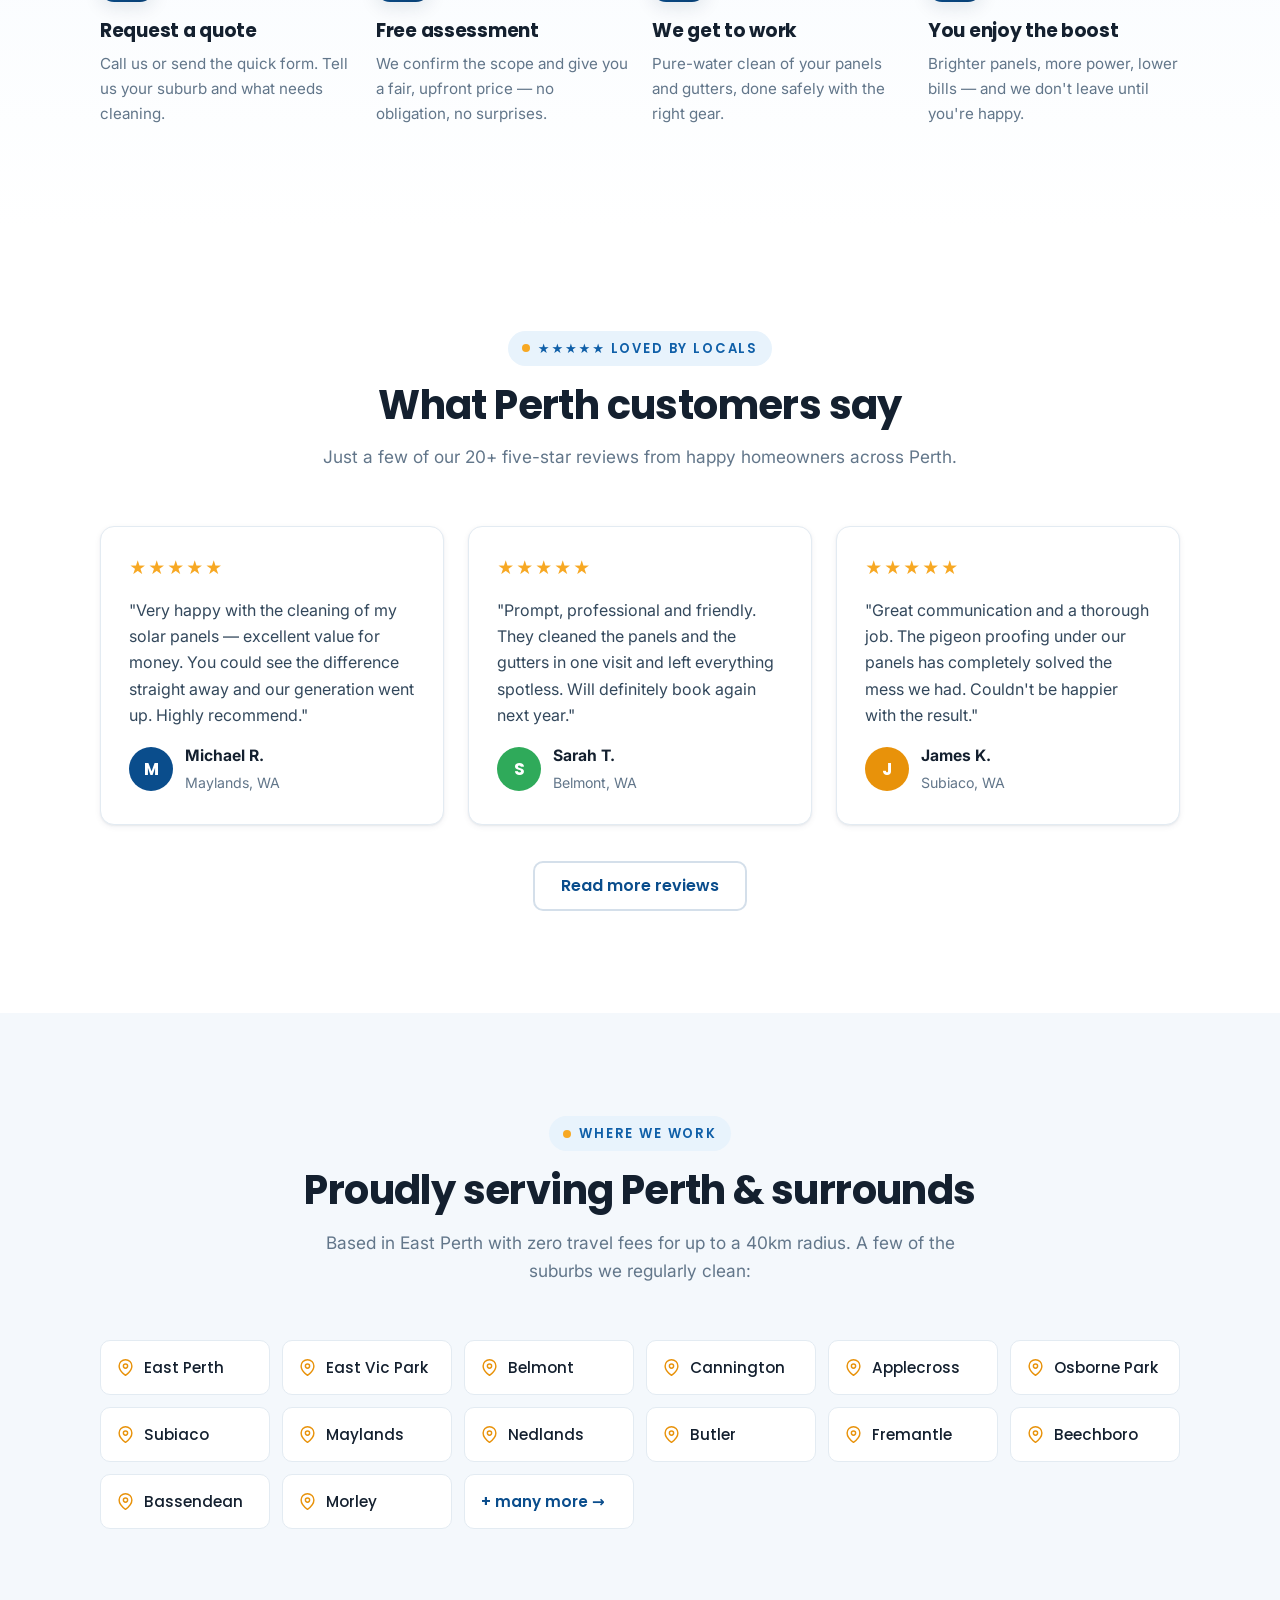
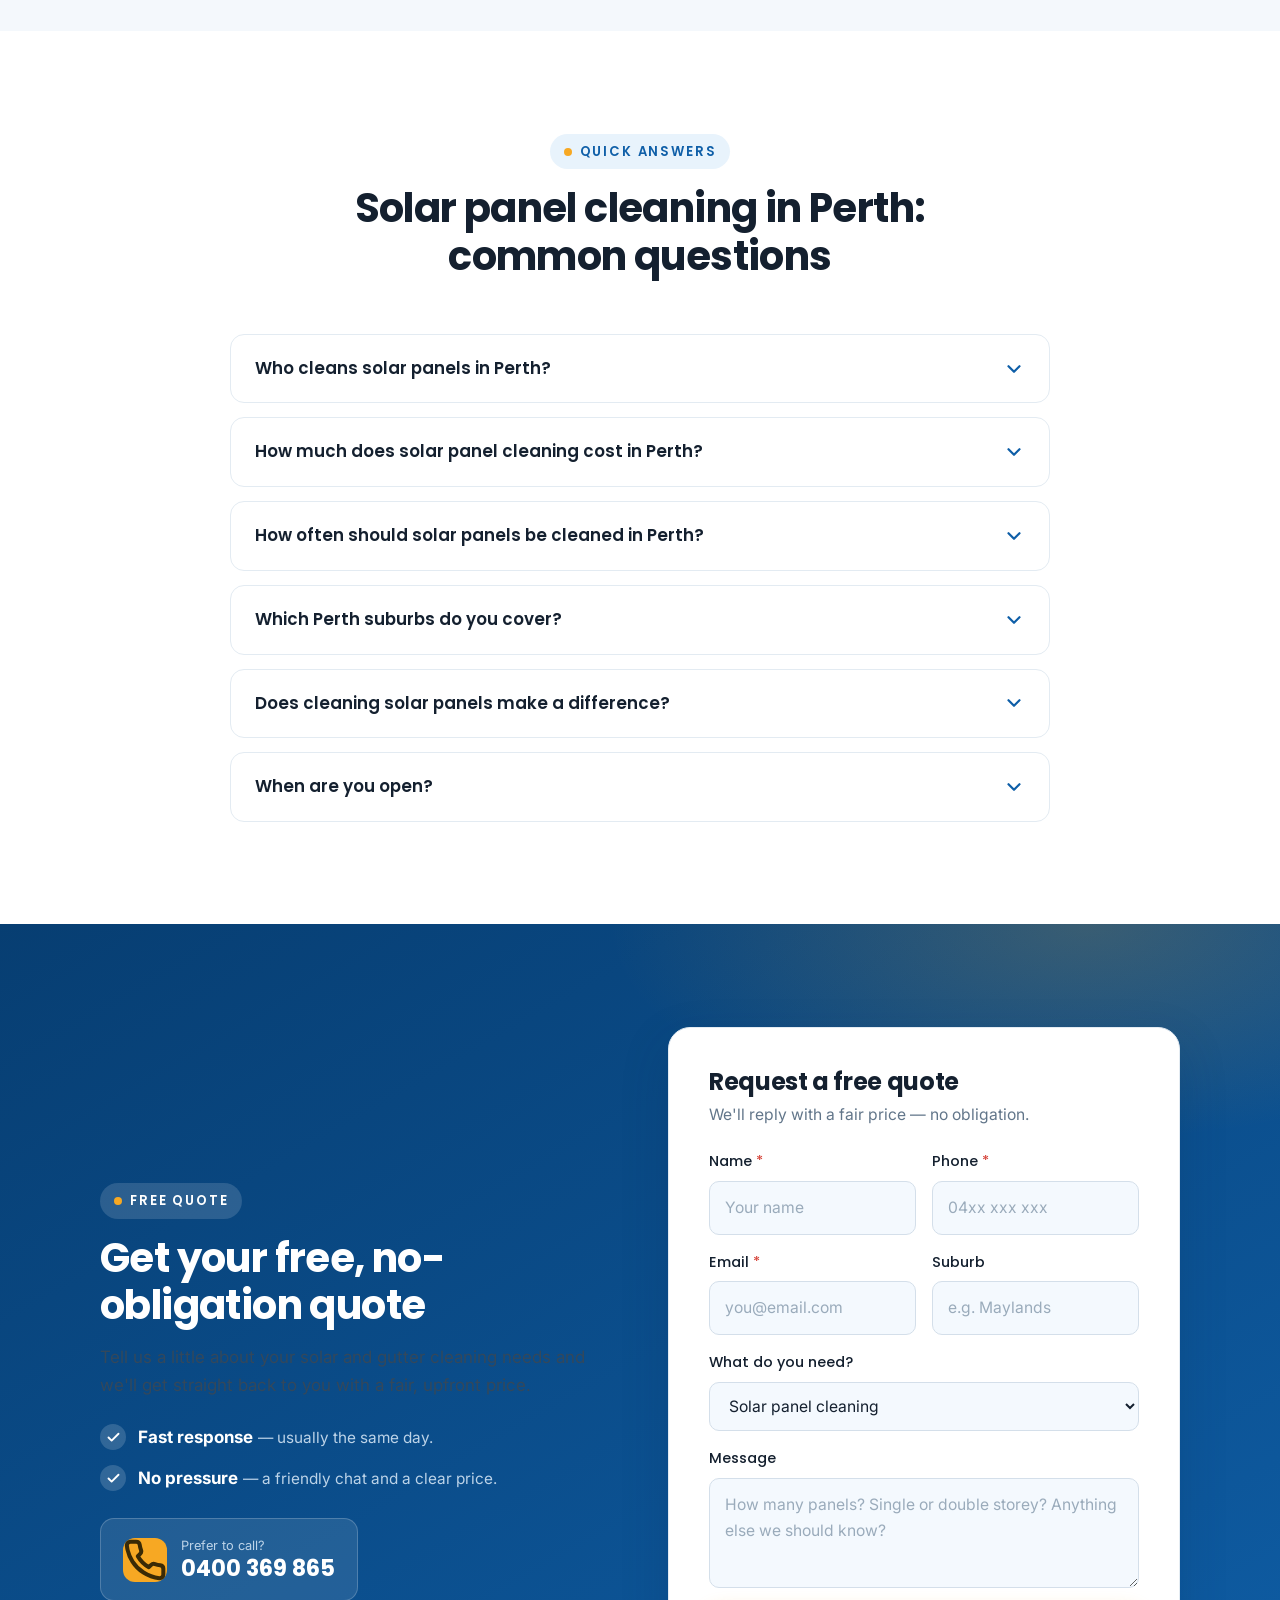
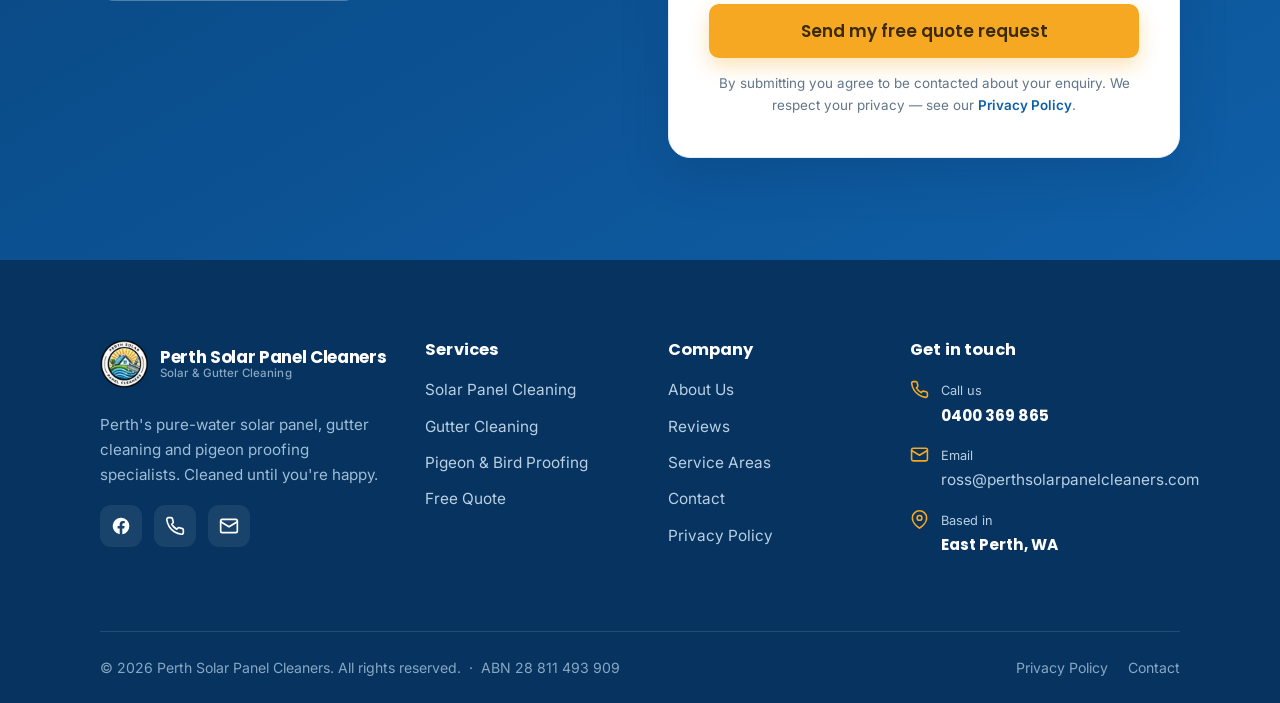
==== commit a48a9d2d: "Add GEO / AI search optimisation - Business, service, FAQ and breadcrumb structured data on every pa" ====
--- a/index.html
+++ b/index.html
@@ -6,11 +6,15 @@
 <title>Perth Solar Panel Cleaners | Solar &amp; Gutter Cleaning in East Perth</title>
 <meta name="description" content="Expert solar panel cleaning, gutter cleaning & pigeon proofing across Perth. Pure filtered water, no chemicals. Boost solar efficiency by 15–25%. Free quotes, zero travel fees within 40km. Call 0400 369 865.">
 <meta name="theme-color" content="#0a4d8c">
+<meta property="og:type" content="website">
+<meta property="og:site_name" content="Perth Solar Panel Cleaners">
+<meta property="og:locale" content="en_AU">
+<meta property="og:title" content="Perth Solar Panel Cleaners | Solar & Gutter Cleaning in East Perth">
+<meta property="og:description" content="Expert solar panel cleaning, gutter cleaning & pigeon proofing across Perth. Pure filtered water, no chemicals. Boost solar efficiency by 15–25%. Free quotes, zero travel fees within 40km. Call 0400 369 865.">
+<meta property="og:url" content="https://perthsolarpanelcleaners.com/">
+<meta property="og:image" content="https://perthsolarpanelcleaners.com/images/logo.png">
+<meta name="twitter:card" content="summary">
 <link rel="canonical" href="https://perthsolarpanelcleaners.com/">
-<meta property="og:type" content="website">
-<meta property="og:title" content="Perth Solar Panel Cleaners | Solar & Gutter Cleaning in East Perth">
-<meta property="og:description" content="Pure-water solar panel cleaning, gutter cleaning & pigeon proofing across Perth. Boost efficiency by 15–25%. Free quotes — call 0400 369 865.">
-<meta property="og:url" content="https://perthsolarpanelcleaners.com/">
 <link rel="icon" type="image/png" href="images/logo.png">
 <link rel="apple-touch-icon" href="images/logo.png">
 <link rel="preconnect" href="https://fonts.googleapis.com">
@@ -19,17 +23,270 @@
 <link rel="stylesheet" href="css/styles.css">
 <script type="application/ld+json">
 {
-  "@context": "https://schema.org",
-  "@type": "LocalBusiness",
-  "name": "Perth Solar Panel Cleaners",
-  "image": "https://perthsolarpanelcleaners.com/",
-  "description": "Solar panel cleaning, gutter cleaning and pigeon proofing across Perth using pure filtered water and no chemicals.",
-  "telephone": "+61400369865",
-  "email": "ross@perthsolarpanelcleaners.com",
-  "areaServed": "Perth, Western Australia",
-  "address": { "@type": "PostalAddress", "addressLocality": "East Perth", "addressRegion": "WA", "addressCountry": "AU" },
-  "priceRange": "$$",
-  "aggregateRating": { "@type": "AggregateRating", "ratingValue": "5", "reviewCount": "20" }
+ "@context": "https://schema.org",
+ "@graph": [
+  {
+   "@type": "HomeAndConstructionBusiness",
+   "@id": "https://perthsolarpanelcleaners.com/#business",
+   "name": "Perth Solar Panel Cleaners",
+   "url": "https://perthsolarpanelcleaners.com/",
+   "logo": "https://perthsolarpanelcleaners.com/images/logo.png",
+   "image": "https://perthsolarpanelcleaners.com/images/logo.png",
+   "description": "East Perth based solar panel cleaning, gutter cleaning and pigeon proofing service covering the Perth metro area. Uses 100% pure filtered water and no chemicals. Free quotes and no travel fees within 40km of East Perth.",
+   "telephone": "+61400369865",
+   "email": "ross@perthsolarpanelcleaners.com",
+   "taxID": "ABN 28 811 493 909",
+   "address": {
+    "@type": "PostalAddress",
+    "addressLocality": "East Perth",
+    "addressRegion": "WA",
+    "addressCountry": "AU"
+   },
+   "areaServed": [
+    {
+     "@type": "City",
+     "name": "Perth"
+    },
+    {
+     "@type": "Place",
+     "name": "East Perth, WA"
+    },
+    {
+     "@type": "Place",
+     "name": "East Victoria Park, WA"
+    },
+    {
+     "@type": "Place",
+     "name": "Belmont, WA"
+    },
+    {
+     "@type": "Place",
+     "name": "Cannington, WA"
+    },
+    {
+     "@type": "Place",
+     "name": "Applecross, WA"
+    },
+    {
+     "@type": "Place",
+     "name": "Osborne Park, WA"
+    },
+    {
+     "@type": "Place",
+     "name": "Subiaco, WA"
+    },
+    {
+     "@type": "Place",
+     "name": "Maylands, WA"
+    },
+    {
+     "@type": "Place",
+     "name": "Nedlands, WA"
+    },
+    {
+     "@type": "Place",
+     "name": "Butler, WA"
+    },
+    {
+     "@type": "Place",
+     "name": "Fremantle, WA"
+    },
+    {
+     "@type": "Place",
+     "name": "Beechboro, WA"
+    },
+    {
+     "@type": "Place",
+     "name": "Bassendean, WA"
+    },
+    {
+     "@type": "Place",
+     "name": "Morley, WA"
+    },
+    {
+     "@type": "Place",
+     "name": "Perth CBD, WA"
+    },
+    {
+     "@type": "Place",
+     "name": "Mount Lawley, WA"
+    },
+    {
+     "@type": "Place",
+     "name": "Bayswater, WA"
+    },
+    {
+     "@type": "Place",
+     "name": "Scarborough, WA"
+    },
+    {
+     "@type": "Place",
+     "name": "Joondalup, WA"
+    },
+    {
+     "@type": "Place",
+     "name": "Midland, WA"
+    }
+   ],
+   "openingHoursSpecification": [
+    {
+     "@type": "OpeningHoursSpecification",
+     "dayOfWeek": [
+      "Monday",
+      "Tuesday",
+      "Wednesday",
+      "Thursday",
+      "Friday",
+      "Saturday"
+     ],
+     "opens": "07:00",
+     "closes": "18:00"
+    }
+   ],
+   "priceRange": "$$",
+   "knowsAbout": [
+    "Solar panel cleaning",
+    "Gutter cleaning",
+    "Pigeon proofing",
+    "Bird proofing solar panels",
+    "Pure water cleaning"
+   ],
+   "hasOfferCatalog": {
+    "@type": "OfferCatalog",
+    "name": "Cleaning services",
+    "itemListElement": [
+     {
+      "@type": "Offer",
+      "itemOffered": {
+       "@id": "https://perthsolarpanelcleaners.com/services.html#solar"
+      }
+     },
+     {
+      "@type": "Offer",
+      "itemOffered": {
+       "@id": "https://perthsolarpanelcleaners.com/services.html#gutter"
+      }
+     },
+     {
+      "@type": "Offer",
+      "itemOffered": {
+       "@id": "https://perthsolarpanelcleaners.com/services.html#pigeon"
+      }
+     }
+    ]
+   },
+   "aggregateRating": {
+    "@type": "AggregateRating",
+    "ratingValue": "5",
+    "reviewCount": "20"
+   }
+  },
+  {
+   "@type": "WebSite",
+   "@id": "https://perthsolarpanelcleaners.com/#website",
+   "url": "https://perthsolarpanelcleaners.com/",
+   "name": "Perth Solar Panel Cleaners",
+   "publisher": {
+    "@id": "https://perthsolarpanelcleaners.com/#business"
+   },
+   "inLanguage": "en-AU"
+  },
+  {
+   "@type": "Service",
+   "@id": "https://perthsolarpanelcleaners.com/services.html#solar",
+   "name": "Solar Panel Cleaning",
+   "serviceType": "Solar Panel Cleaning",
+   "description": "Pure filtered water cleaning of solar panels with soft brushes and no chemicals, removing dust, sea salt, pollen and bird droppings to restore output.",
+   "provider": {
+    "@id": "https://perthsolarpanelcleaners.com/#business"
+   },
+   "areaServed": {
+    "@type": "City",
+    "name": "Perth"
+   }
+  },
+  {
+   "@type": "Service",
+   "@id": "https://perthsolarpanelcleaners.com/services.html#gutter",
+   "name": "Gutter Cleaning",
+   "serviceType": "Gutter Cleaning",
+   "description": "Clearing leaves and debris from gutters, flushing downpipes and bagging the debris to prevent water damage.",
+   "provider": {
+    "@id": "https://perthsolarpanelcleaners.com/#business"
+   },
+   "areaServed": {
+    "@type": "City",
+    "name": "Perth"
+   }
+  },
+  {
+   "@type": "Service",
+   "@id": "https://perthsolarpanelcleaners.com/services.html#pigeon",
+   "name": "Pigeon & Bird Proofing",
+   "serviceType": "Pigeon & Bird Proofing",
+   "description": "Cleaning under solar panels and fitting a UV-stable mesh barrier around the panels to keep pigeons and other birds out.",
+   "provider": {
+    "@id": "https://perthsolarpanelcleaners.com/#business"
+   },
+   "areaServed": {
+    "@type": "City",
+    "name": "Perth"
+   }
+  },
+  {
+   "@type": "FAQPage",
+   "mainEntity": [
+    {
+     "@type": "Question",
+     "name": "Who cleans solar panels in Perth?",
+     "acceptedAnswer": {
+      "@type": "Answer",
+      "text": "Perth Solar Panel Cleaners is a local, East Perth based team that cleans solar panels and gutters and fits pigeon proofing across the Perth metro area. Call 0400 369 865 or request a free quote online."
+     }
+    },
+    {
+     "@type": "Question",
+     "name": "How much does solar panel cleaning cost in Perth?",
+     "acceptedAnswer": {
+      "@type": "Answer",
+      "text": "It depends on the number of panels, the size of your home and access. Quotes are free with a fair upfront price, and there are no travel fees within 40km of East Perth."
+     }
+    },
+    {
+     "@type": "Question",
+     "name": "How often should solar panels be cleaned in Perth?",
+     "acceptedAnswer": {
+      "@type": "Answer",
+      "text": "Once or twice a year suits most Perth homes. Homes near the coast, bushland, busy roads or with lots of birds may need cleaning more often."
+     }
+    },
+    {
+     "@type": "Question",
+     "name": "Which Perth suburbs do you cover?",
+     "acceptedAnswer": {
+      "@type": "Answer",
+      "text": "We cover the Perth metro area, including East Perth, Perth CBD, East Victoria Park, Belmont, Cannington, Applecross, Subiaco, Nedlands, Osborne Park, Scarborough, Fremantle, Maylands, Mount Lawley, Bayswater, Bassendean, Morley, Beechboro, Midland, Joondalup and Butler."
+     }
+    },
+    {
+     "@type": "Question",
+     "name": "Does cleaning solar panels make a difference?",
+     "acceptedAnswer": {
+      "@type": "Answer",
+      "text": "Yes. Perth dust, sea salt, pollen and bird droppings block sunlight. Regular cleaning can lift output by 15–25%."
+     }
+    },
+    {
+     "@type": "Question",
+     "name": "When are you open?",
+     "acceptedAnswer": {
+      "@type": "Answer",
+      "text": "Monday to Saturday, 7am to 6pm."
+     }
+    }
+   ]
+  }
+ ]
 }
 </script>
 </head>
@@ -338,6 +595,21 @@
       <a class="area-chip" href="service-areas.html"><svg viewBox="0 0 24 24" fill="none" stroke="currentColor" stroke-width="2" stroke-linecap="round" stroke-linejoin="round"><path d="M21 10c0 7-9 13-9 13s-9-6-9-13a9 9 0 0 1 18 0Z"/><circle cx="12" cy="10" r="3"/></svg>Bassendean</a>
       <a class="area-chip" href="service-areas.html"><svg viewBox="0 0 24 24" fill="none" stroke="currentColor" stroke-width="2" stroke-linecap="round" stroke-linejoin="round"><path d="M21 10c0 7-9 13-9 13s-9-6-9-13a9 9 0 0 1 18 0Z"/><circle cx="12" cy="10" r="3"/></svg>Morley</a>
       <a class="area-chip" href="service-areas.html" style="color:var(--blue-700);font-weight:600">+ many more →</a>
+    </div>
+  </div>
+</section>
+
+<!-- ============================ QUICK ANSWERS ============================ -->
+<section class="section">
+  <div class="container">
+    <div class="section-head center reveal"><span class="eyebrow">Quick answers</span><h2>Solar panel cleaning in Perth: common questions</h2></div>
+    <div class="faq reveal">
+      <div class="faq-item"><button class="faq-q" aria-expanded="false">Who cleans solar panels in Perth?<svg class="chev" viewBox="0 0 24 24" fill="none" stroke="currentColor" stroke-width="2.4" stroke-linecap="round" stroke-linejoin="round"><polyline points="6 9 12 15 18 9"/></svg></button><div class="faq-a"><div class="faq-a-inner">Perth Solar Panel Cleaners is a local, East Perth based team that cleans solar panels and gutters and fits pigeon proofing across the Perth metro area. Call 0400 369 865 or request a free quote online.</div></div></div>
+      <div class="faq-item"><button class="faq-q" aria-expanded="false">How much does solar panel cleaning cost in Perth?<svg class="chev" viewBox="0 0 24 24" fill="none" stroke="currentColor" stroke-width="2.4" stroke-linecap="round" stroke-linejoin="round"><polyline points="6 9 12 15 18 9"/></svg></button><div class="faq-a"><div class="faq-a-inner">It depends on the number of panels, the size of your home and access. Quotes are free with a fair upfront price, and there are no travel fees within 40km of East Perth.</div></div></div>
+      <div class="faq-item"><button class="faq-q" aria-expanded="false">How often should solar panels be cleaned in Perth?<svg class="chev" viewBox="0 0 24 24" fill="none" stroke="currentColor" stroke-width="2.4" stroke-linecap="round" stroke-linejoin="round"><polyline points="6 9 12 15 18 9"/></svg></button><div class="faq-a"><div class="faq-a-inner">Once or twice a year suits most Perth homes. Homes near the coast, bushland, busy roads or with lots of birds may need cleaning more often.</div></div></div>
+      <div class="faq-item"><button class="faq-q" aria-expanded="false">Which Perth suburbs do you cover?<svg class="chev" viewBox="0 0 24 24" fill="none" stroke="currentColor" stroke-width="2.4" stroke-linecap="round" stroke-linejoin="round"><polyline points="6 9 12 15 18 9"/></svg></button><div class="faq-a"><div class="faq-a-inner">We cover the Perth metro area, including East Perth, Perth CBD, East Victoria Park, Belmont, Cannington, Applecross, Subiaco, Nedlands, Osborne Park, Scarborough, Fremantle, Maylands, Mount Lawley, Bayswater, Bassendean, Morley, Beechboro, Midland, Joondalup and Butler.</div></div></div>
+      <div class="faq-item"><button class="faq-q" aria-expanded="false">Does cleaning solar panels make a difference?<svg class="chev" viewBox="0 0 24 24" fill="none" stroke="currentColor" stroke-width="2.4" stroke-linecap="round" stroke-linejoin="round"><polyline points="6 9 12 15 18 9"/></svg></button><div class="faq-a"><div class="faq-a-inner">Yes. Perth dust, sea salt, pollen and bird droppings block sunlight. Regular cleaning can lift output by 15–25%.</div></div></div>
+      <div class="faq-item"><button class="faq-q" aria-expanded="false">When are you open?<svg class="chev" viewBox="0 0 24 24" fill="none" stroke="currentColor" stroke-width="2.4" stroke-linecap="round" stroke-linejoin="round"><polyline points="6 9 12 15 18 9"/></svg></button><div class="faq-a"><div class="faq-a-inner">Monday to Saturday, 7am to 6pm.</div></div></div>
     </div>
   </div>
 </section>
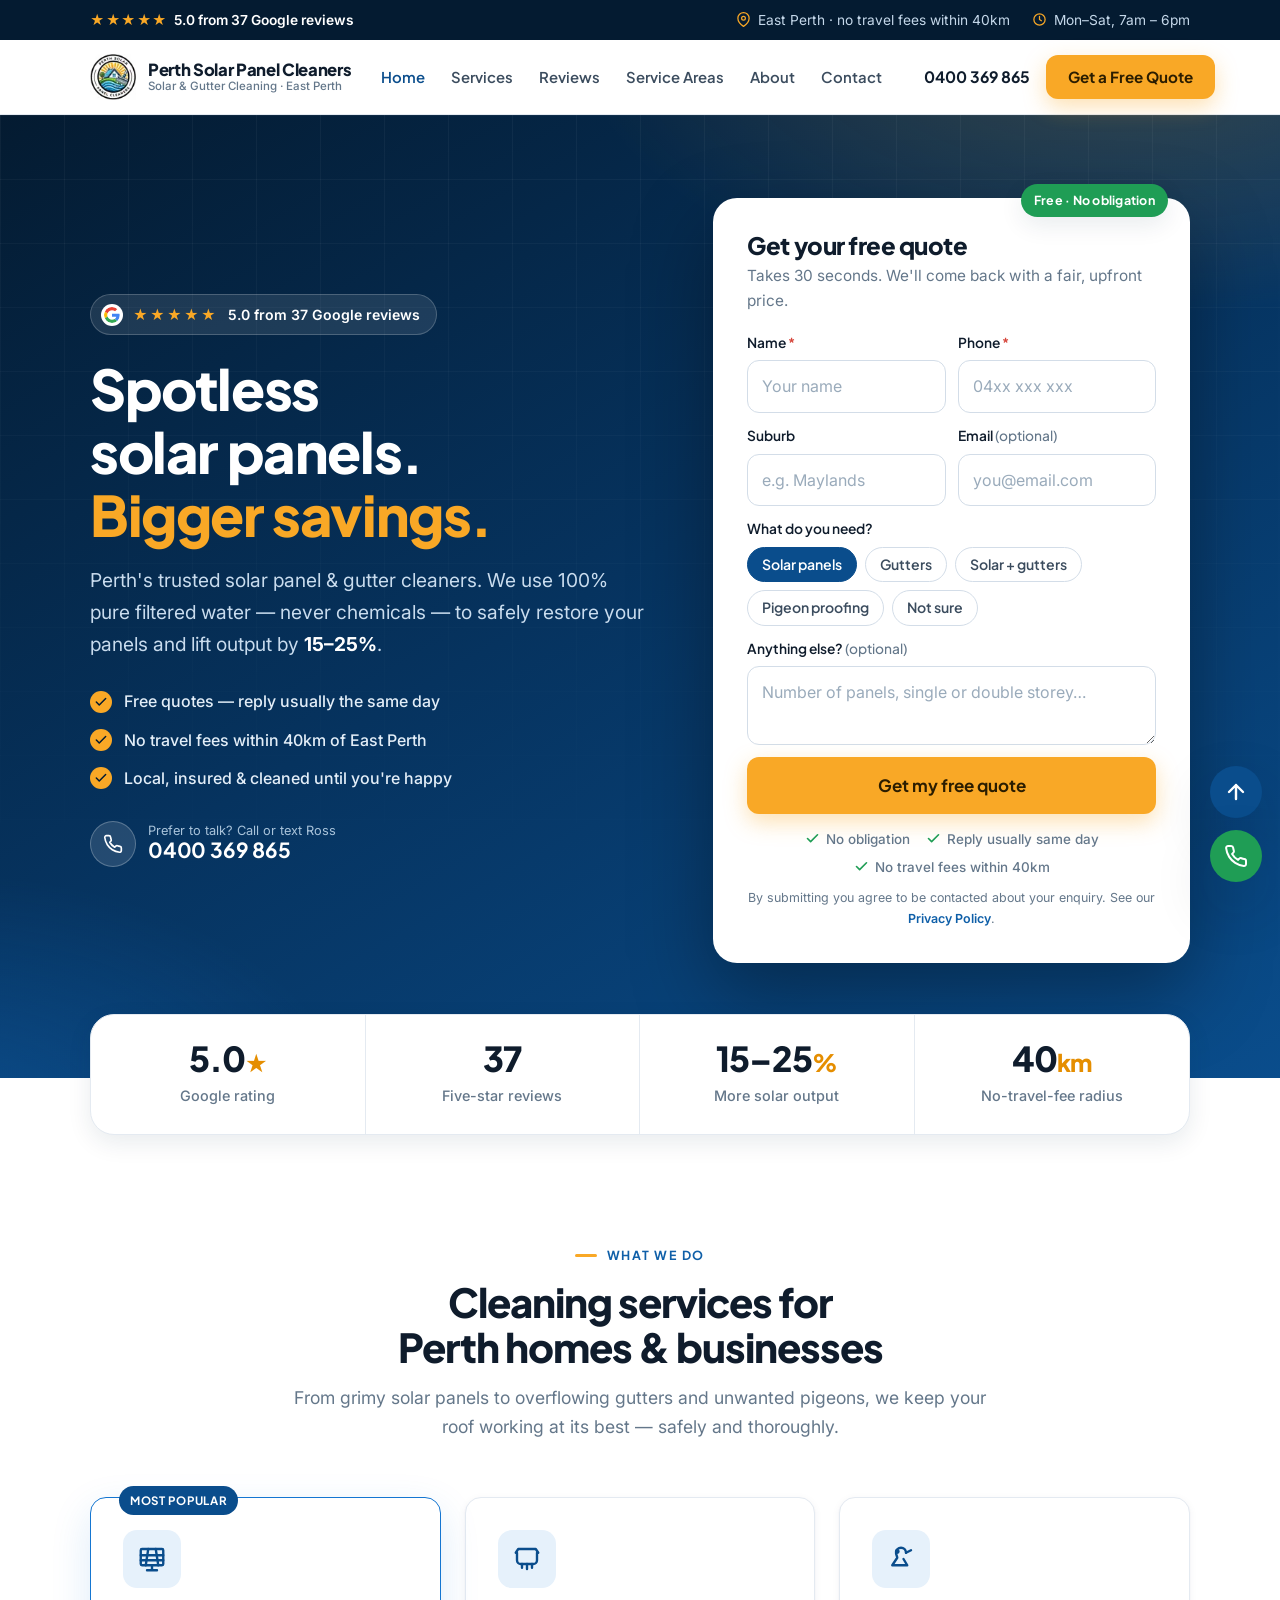
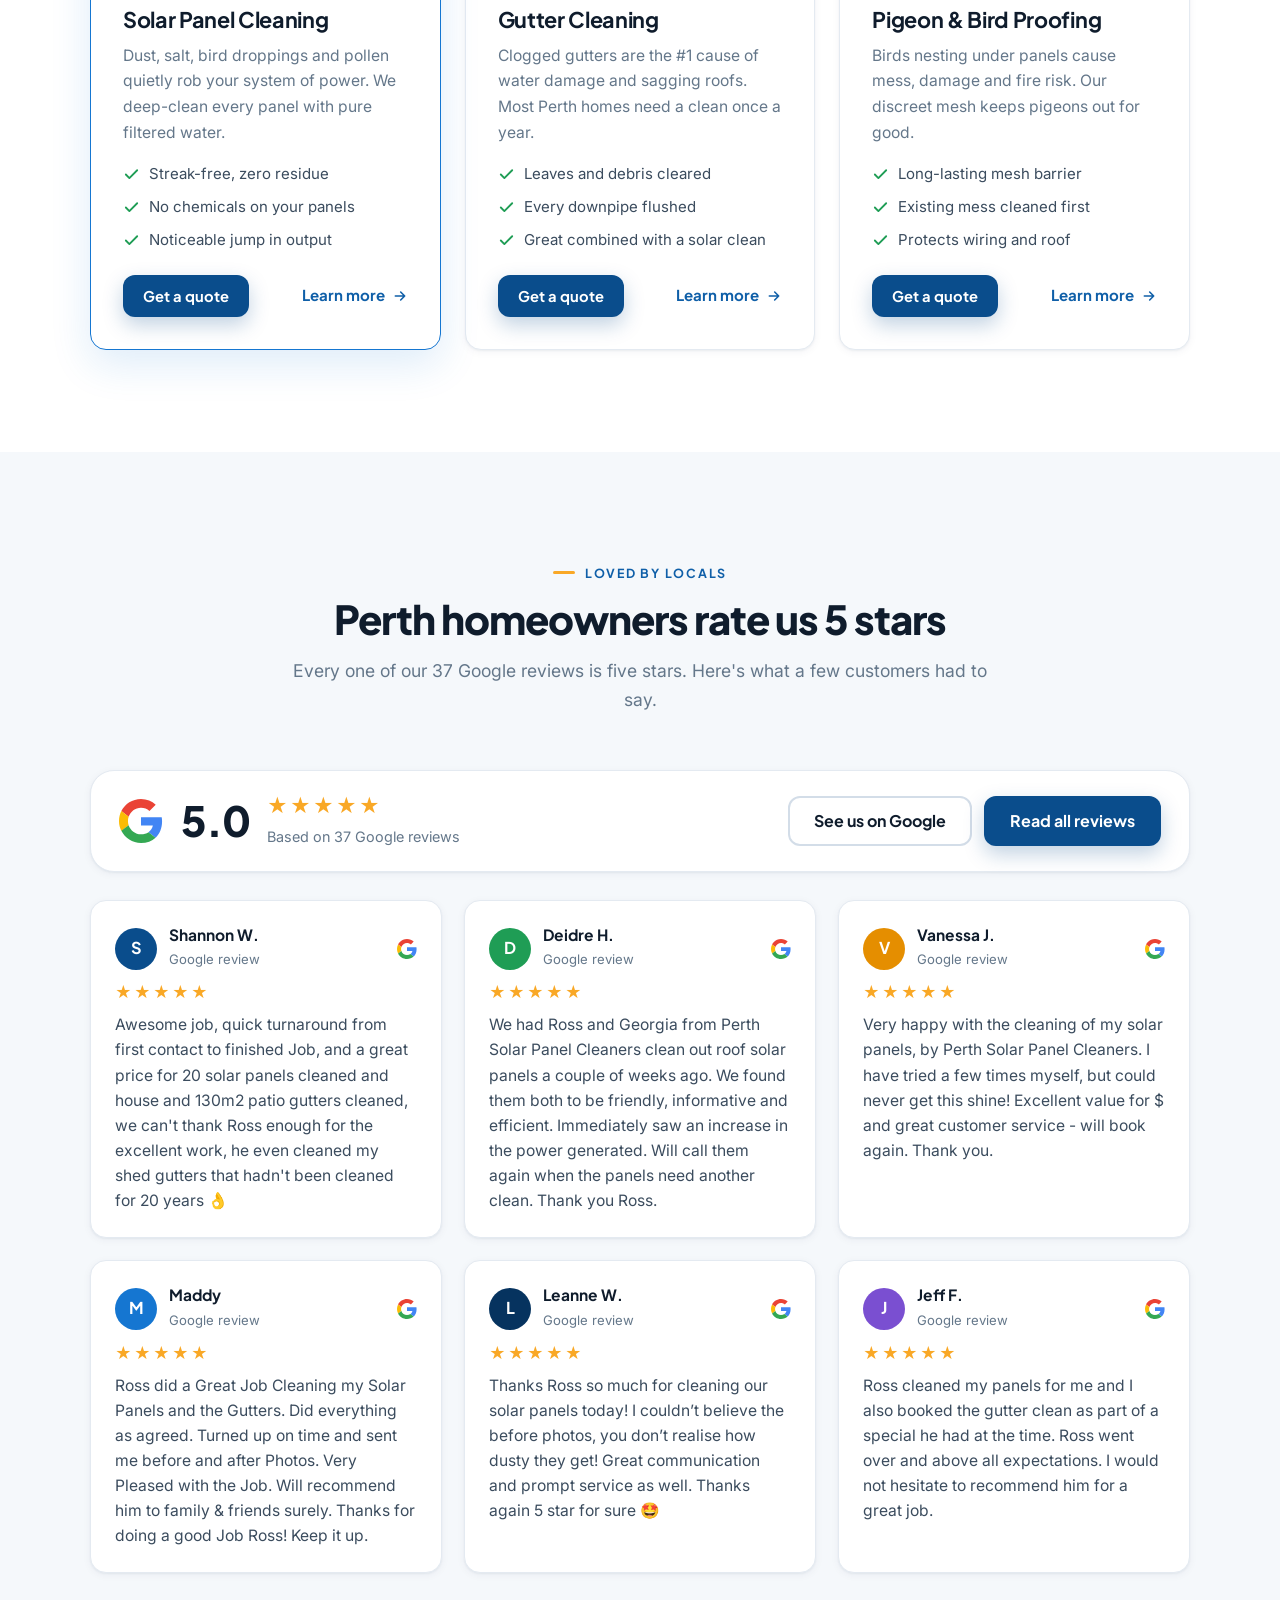
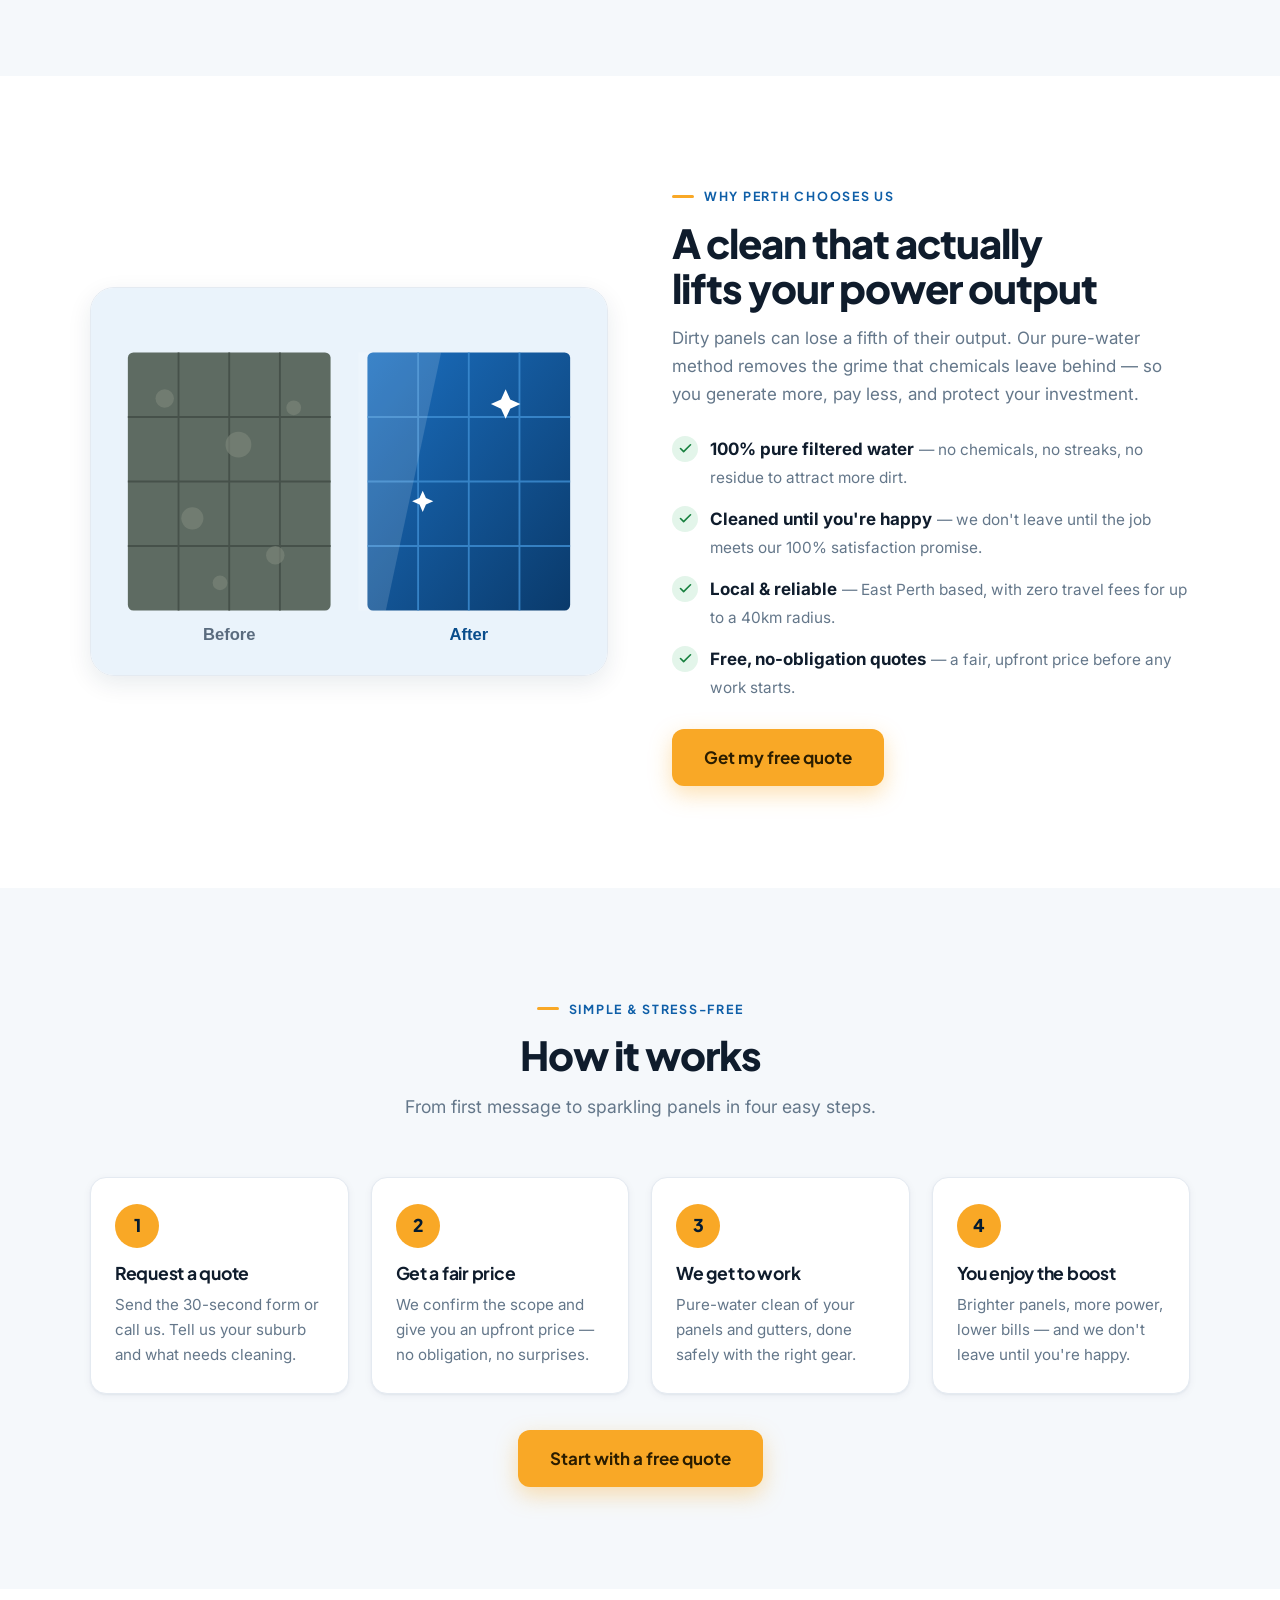
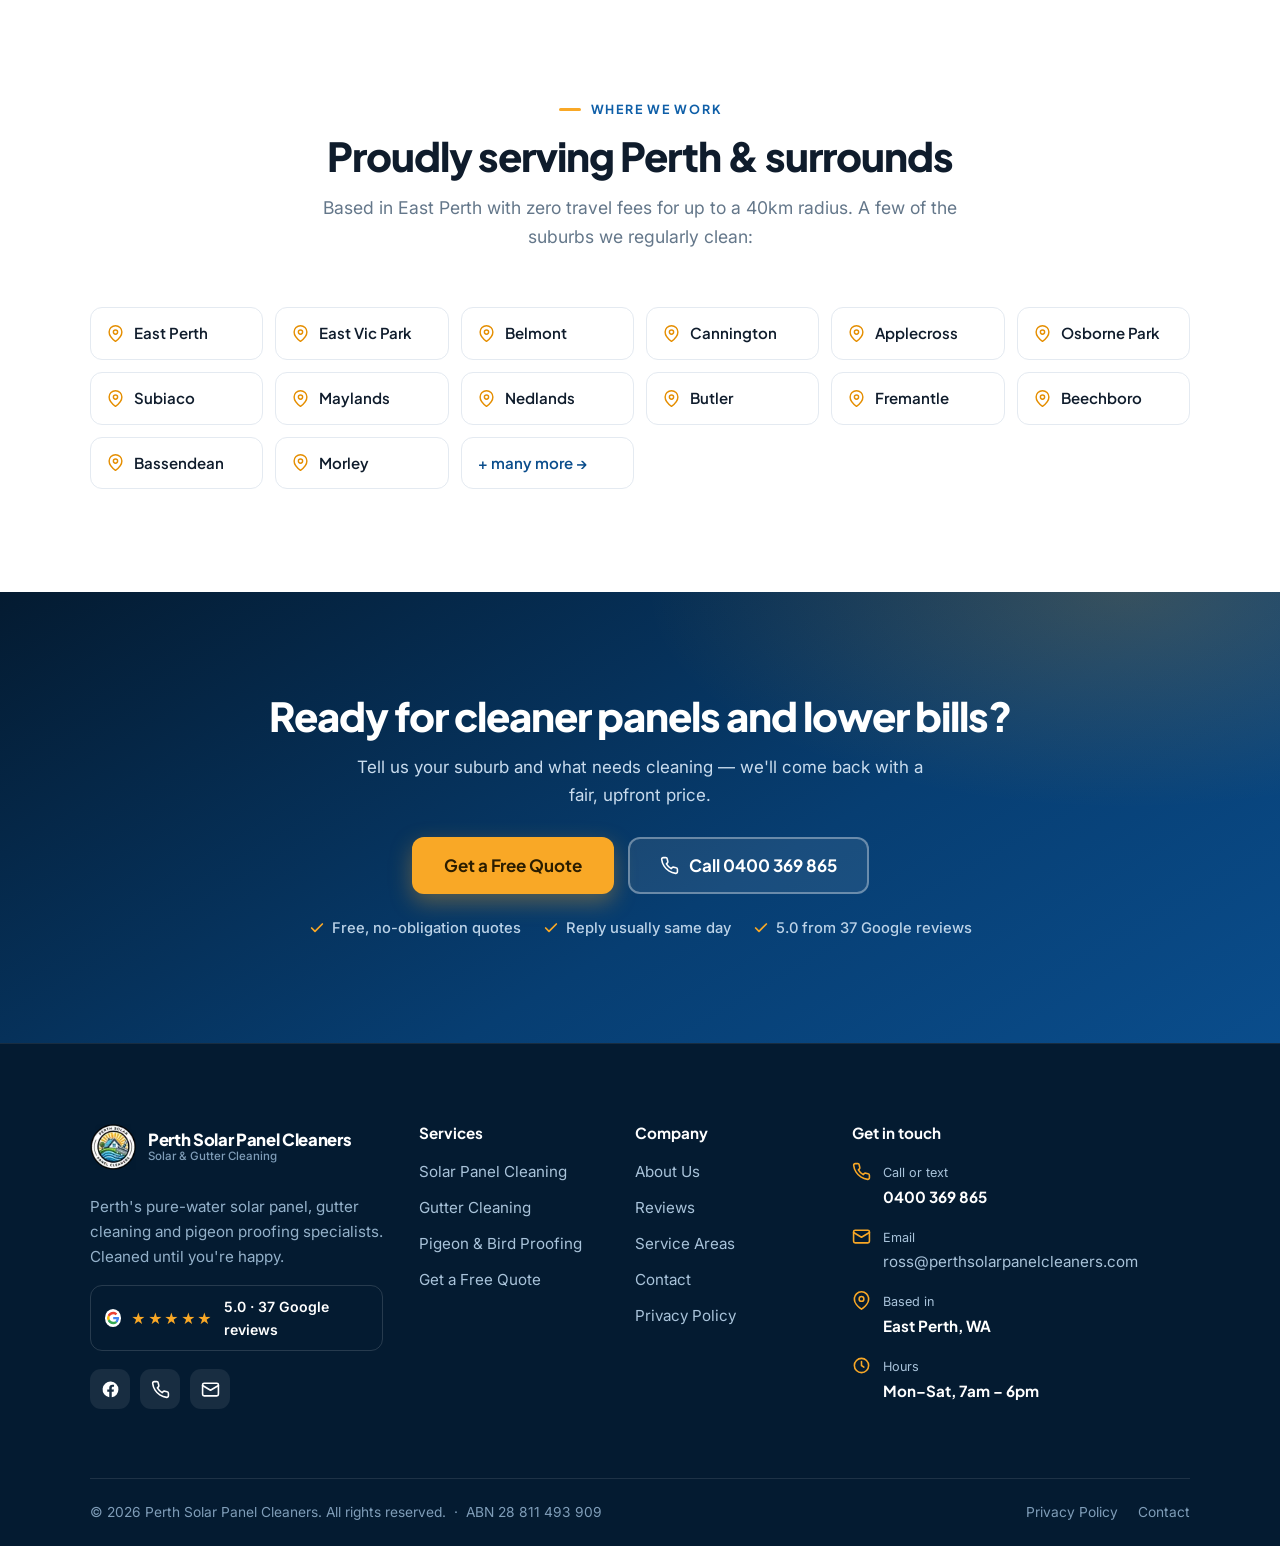
==== commit b1689d11: "Redesign site: quote form in hero, one-click quote popup, real Google reviews - New visual design (t" ====
--- a/index.html
+++ b/index.html
@@ -5,299 +5,51 @@
 <meta name="viewport" content="width=device-width, initial-scale=1">
 <title>Perth Solar Panel Cleaners | Solar &amp; Gutter Cleaning in East Perth</title>
 <meta name="description" content="Expert solar panel cleaning, gutter cleaning & pigeon proofing across Perth. Pure filtered water, no chemicals. Boost solar efficiency by 15–25%. Free quotes, zero travel fees within 40km. Call 0400 369 865.">
-<meta name="theme-color" content="#0a4d8c">
+<meta name="theme-color" content="#041b31">
+<link rel="canonical" href="https://perthsolarpanelcleaners.com/">
 <meta property="og:type" content="website">
-<meta property="og:site_name" content="Perth Solar Panel Cleaners">
-<meta property="og:locale" content="en_AU">
 <meta property="og:title" content="Perth Solar Panel Cleaners | Solar & Gutter Cleaning in East Perth">
-<meta property="og:description" content="Expert solar panel cleaning, gutter cleaning & pigeon proofing across Perth. Pure filtered water, no chemicals. Boost solar efficiency by 15–25%. Free quotes, zero travel fees within 40km. Call 0400 369 865.">
+<meta property="og:description" content="Pure-water solar panel cleaning, gutter cleaning & pigeon proofing across Perth. Boost efficiency by 15–25%. Free quotes — call 0400 369 865.">
 <meta property="og:url" content="https://perthsolarpanelcleaners.com/">
-<meta property="og:image" content="https://perthsolarpanelcleaners.com/images/logo.png">
-<meta name="twitter:card" content="summary">
-<link rel="canonical" href="https://perthsolarpanelcleaners.com/">
 <link rel="icon" type="image/png" href="images/logo.png">
 <link rel="apple-touch-icon" href="images/logo.png">
 <link rel="preconnect" href="https://fonts.googleapis.com">
 <link rel="preconnect" href="https://fonts.gstatic.com" crossorigin>
-<link href="https://fonts.googleapis.com/css2?family=Poppins:wght@500;600;700&family=Inter:wght@400;500;600&display=swap" rel="stylesheet">
+<link href="https://fonts.googleapis.com/css2?family=Plus+Jakarta+Sans:wght@500;600;700;800&family=Inter:wght@400;500;600&display=swap" rel="stylesheet">
 <link rel="stylesheet" href="css/styles.css">
 <script type="application/ld+json">
 {
- "@context": "https://schema.org",
- "@graph": [
-  {
-   "@type": "HomeAndConstructionBusiness",
-   "@id": "https://perthsolarpanelcleaners.com/#business",
-   "name": "Perth Solar Panel Cleaners",
-   "url": "https://perthsolarpanelcleaners.com/",
-   "logo": "https://perthsolarpanelcleaners.com/images/logo.png",
-   "image": "https://perthsolarpanelcleaners.com/images/logo.png",
-   "description": "East Perth based solar panel cleaning, gutter cleaning and pigeon proofing service covering the Perth metro area. Uses 100% pure filtered water and no chemicals. Free quotes and no travel fees within 40km of East Perth.",
-   "telephone": "+61400369865",
-   "email": "ross@perthsolarpanelcleaners.com",
-   "taxID": "ABN 28 811 493 909",
-   "address": {
-    "@type": "PostalAddress",
-    "addressLocality": "East Perth",
-    "addressRegion": "WA",
-    "addressCountry": "AU"
-   },
-   "areaServed": [
-    {
-     "@type": "City",
-     "name": "Perth"
-    },
-    {
-     "@type": "Place",
-     "name": "East Perth, WA"
-    },
-    {
-     "@type": "Place",
-     "name": "East Victoria Park, WA"
-    },
-    {
-     "@type": "Place",
-     "name": "Belmont, WA"
-    },
-    {
-     "@type": "Place",
-     "name": "Cannington, WA"
-    },
-    {
-     "@type": "Place",
-     "name": "Applecross, WA"
-    },
-    {
-     "@type": "Place",
-     "name": "Osborne Park, WA"
-    },
-    {
-     "@type": "Place",
-     "name": "Subiaco, WA"
-    },
-    {
-     "@type": "Place",
-     "name": "Maylands, WA"
-    },
-    {
-     "@type": "Place",
-     "name": "Nedlands, WA"
-    },
-    {
-     "@type": "Place",
-     "name": "Butler, WA"
-    },
-    {
-     "@type": "Place",
-     "name": "Fremantle, WA"
-    },
-    {
-     "@type": "Place",
-     "name": "Beechboro, WA"
-    },
-    {
-     "@type": "Place",
-     "name": "Bassendean, WA"
-    },
-    {
-     "@type": "Place",
-     "name": "Morley, WA"
-    },
-    {
-     "@type": "Place",
-     "name": "Perth CBD, WA"
-    },
-    {
-     "@type": "Place",
-     "name": "Mount Lawley, WA"
-    },
-    {
-     "@type": "Place",
-     "name": "Bayswater, WA"
-    },
-    {
-     "@type": "Place",
-     "name": "Scarborough, WA"
-    },
-    {
-     "@type": "Place",
-     "name": "Joondalup, WA"
-    },
-    {
-     "@type": "Place",
-     "name": "Midland, WA"
-    }
-   ],
-   "openingHoursSpecification": [
-    {
-     "@type": "OpeningHoursSpecification",
-     "dayOfWeek": [
-      "Monday",
-      "Tuesday",
-      "Wednesday",
-      "Thursday",
-      "Friday",
-      "Saturday"
-     ],
-     "opens": "07:00",
-     "closes": "18:00"
-    }
-   ],
-   "priceRange": "$$",
-   "knowsAbout": [
-    "Solar panel cleaning",
-    "Gutter cleaning",
-    "Pigeon proofing",
-    "Bird proofing solar panels",
-    "Pure water cleaning"
-   ],
-   "hasOfferCatalog": {
-    "@type": "OfferCatalog",
-    "name": "Cleaning services",
-    "itemListElement": [
-     {
-      "@type": "Offer",
-      "itemOffered": {
-       "@id": "https://perthsolarpanelcleaners.com/services.html#solar"
-      }
-     },
-     {
-      "@type": "Offer",
-      "itemOffered": {
-       "@id": "https://perthsolarpanelcleaners.com/services.html#gutter"
-      }
-     },
-     {
-      "@type": "Offer",
-      "itemOffered": {
-       "@id": "https://perthsolarpanelcleaners.com/services.html#pigeon"
-      }
-     }
-    ]
-   },
-   "aggregateRating": {
-    "@type": "AggregateRating",
-    "ratingValue": "5",
-    "reviewCount": "20"
-   }
-  },
-  {
-   "@type": "WebSite",
-   "@id": "https://perthsolarpanelcleaners.com/#website",
-   "url": "https://perthsolarpanelcleaners.com/",
-   "name": "Perth Solar Panel Cleaners",
-   "publisher": {
-    "@id": "https://perthsolarpanelcleaners.com/#business"
-   },
-   "inLanguage": "en-AU"
-  },
-  {
-   "@type": "Service",
-   "@id": "https://perthsolarpanelcleaners.com/services.html#solar",
-   "name": "Solar Panel Cleaning",
-   "serviceType": "Solar Panel Cleaning",
-   "description": "Pure filtered water cleaning of solar panels with soft brushes and no chemicals, removing dust, sea salt, pollen and bird droppings to restore output.",
-   "provider": {
-    "@id": "https://perthsolarpanelcleaners.com/#business"
-   },
-   "areaServed": {
-    "@type": "City",
-    "name": "Perth"
-   }
-  },
-  {
-   "@type": "Service",
-   "@id": "https://perthsolarpanelcleaners.com/services.html#gutter",
-   "name": "Gutter Cleaning",
-   "serviceType": "Gutter Cleaning",
-   "description": "Clearing leaves and debris from gutters, flushing downpipes and bagging the debris to prevent water damage.",
-   "provider": {
-    "@id": "https://perthsolarpanelcleaners.com/#business"
-   },
-   "areaServed": {
-    "@type": "City",
-    "name": "Perth"
-   }
-  },
-  {
-   "@type": "Service",
-   "@id": "https://perthsolarpanelcleaners.com/services.html#pigeon",
-   "name": "Pigeon & Bird Proofing",
-   "serviceType": "Pigeon & Bird Proofing",
-   "description": "Cleaning under solar panels and fitting a UV-stable mesh barrier around the panels to keep pigeons and other birds out.",
-   "provider": {
-    "@id": "https://perthsolarpanelcleaners.com/#business"
-   },
-   "areaServed": {
-    "@type": "City",
-    "name": "Perth"
-   }
-  },
-  {
-   "@type": "FAQPage",
-   "mainEntity": [
-    {
-     "@type": "Question",
-     "name": "Who cleans solar panels in Perth?",
-     "acceptedAnswer": {
-      "@type": "Answer",
-      "text": "Perth Solar Panel Cleaners is a local, East Perth based team that cleans solar panels and gutters and fits pigeon proofing across the Perth metro area. Call 0400 369 865 or request a free quote online."
-     }
-    },
-    {
-     "@type": "Question",
-     "name": "How much does solar panel cleaning cost in Perth?",
-     "acceptedAnswer": {
-      "@type": "Answer",
-      "text": "It depends on the number of panels, the size of your home and access. Quotes are free with a fair upfront price, and there are no travel fees within 40km of East Perth."
-     }
-    },
-    {
-     "@type": "Question",
-     "name": "How often should solar panels be cleaned in Perth?",
-     "acceptedAnswer": {
-      "@type": "Answer",
-      "text": "Once or twice a year suits most Perth homes. Homes near the coast, bushland, busy roads or with lots of birds may need cleaning more often."
-     }
-    },
-    {
-     "@type": "Question",
-     "name": "Which Perth suburbs do you cover?",
-     "acceptedAnswer": {
-      "@type": "Answer",
-      "text": "We cover the Perth metro area, including East Perth, Perth CBD, East Victoria Park, Belmont, Cannington, Applecross, Subiaco, Nedlands, Osborne Park, Scarborough, Fremantle, Maylands, Mount Lawley, Bayswater, Bassendean, Morley, Beechboro, Midland, Joondalup and Butler."
-     }
-    },
-    {
-     "@type": "Question",
-     "name": "Does cleaning solar panels make a difference?",
-     "acceptedAnswer": {
-      "@type": "Answer",
-      "text": "Yes. Perth dust, sea salt, pollen and bird droppings block sunlight. Regular cleaning can lift output by 15–25%."
-     }
-    },
-    {
-     "@type": "Question",
-     "name": "When are you open?",
-     "acceptedAnswer": {
-      "@type": "Answer",
-      "text": "Monday to Saturday, 7am to 6pm."
-     }
-    }
-   ]
-  }
- ]
+  "@context": "https://schema.org",
+  "@type": "LocalBusiness",
+  "name": "Perth Solar Panel Cleaners",
+  "image": "https://perthsolarpanelcleaners.com/images/logo.png",
+  "url": "https://perthsolarpanelcleaners.com/",
+  "description": "Solar panel cleaning, gutter cleaning and pigeon proofing across Perth using pure filtered water and no chemicals.",
+  "telephone": "+61400369865",
+  "email": "ross@perthsolarpanelcleaners.com",
+  "areaServed": "Perth, Western Australia",
+  "address": { "@type": "PostalAddress", "addressLocality": "East Perth", "addressRegion": "WA", "addressCountry": "AU" },
+  "priceRange": "$$",
+  "aggregateRating": { "@type": "AggregateRating", "ratingValue": "5", "reviewCount": "37" }
 }
 </script>
 </head>
 <body>
 <a class="skip-link" href="#main">Skip to content</a>
 
-<!-- ============================ HEADER ============================ -->
+<div class="topbar">
+  <div class="container topbar-inner">
+    <a href="reviews.html"><span class="stars">★★★★★</span>5.0 from 37 Google reviews</a>
+    <div class="topbar-meta">
+      <span><svg viewBox="0 0 24 24" fill="none" stroke="currentColor" stroke-width="2" stroke-linecap="round" stroke-linejoin="round"><path d="M21 10c0 7-9 13-9 13s-9-6-9-13a9 9 0 0 1 18 0Z"/><circle cx="12" cy="10" r="3"/></svg>East Perth · no travel fees within 40km</span>
+      <span><svg viewBox="0 0 24 24" fill="none" stroke="currentColor" stroke-width="2" stroke-linecap="round" stroke-linejoin="round"><circle cx="12" cy="12" r="9"/><path d="M12 7v5l3 2"/></svg>Mon–Sat, 7am – 6pm</span>
+    </div>
+  </div>
+</div><!--/topbar-->
 <header class="site-header" id="siteHeader">
   <div class="container header-inner">
     <a class="brand" href="index.html" aria-label="Perth Solar Panel Cleaners — home">
-      <span class="brand-logo" aria-hidden="true"><img src="images/logo.png" alt="Perth Solar Panel Cleaners logo" width="48" height="48"></span>
+      <span class="brand-logo" aria-hidden="true"><img src="images/logo.png" alt="" width="46" height="46"></span>
       <span class="brand-text">
         <span class="brand-name">Perth Solar Panel Cleaners</span>
         <span class="brand-tag">Solar &amp; Gutter Cleaning · East Perth</span>
@@ -307,17 +59,14 @@
     <nav class="site-nav" id="siteNav" aria-label="Primary">
       <ul>
         <li><a href="index.html" class="active" aria-current="page">Home</a></li>
-        <li><a href="about.html">About</a></li>
         <li><a href="services.html">Services</a></li>
         <li><a href="reviews.html">Reviews</a></li>
         <li><a href="service-areas.html">Service Areas</a></li>
+        <li><a href="about.html">About</a></li>
         <li><a href="contact.html">Contact</a></li>
       </ul>
       <div class="nav-cta">
-        <a class="btn-phone" href="tel:0400369865">
-          <svg viewBox="0 0 24 24" fill="none" stroke="currentColor" stroke-width="2" stroke-linecap="round" stroke-linejoin="round"><path d="M22 16.92v3a2 2 0 0 1-2.18 2 19.79 19.79 0 0 1-8.63-3.07 19.5 19.5 0 0 1-6-6 19.79 19.79 0 0 1-3.07-8.67A2 2 0 0 1 4.11 2h3a2 2 0 0 1 2 1.72c.13.96.36 1.9.7 2.81a2 2 0 0 1-.45 2.11L8.09 9.91a16 16 0 0 0 6 6l1.27-1.27a2 2 0 0 1 2.11-.45c.9.34 1.85.57 2.81.7A2 2 0 0 1 22 16.92Z"/></svg>
-          0400 369 865
-        </a>
+        <a class="btn-phone" href="tel:0400369865"><svg viewBox="0 0 24 24" fill="none" stroke="currentColor" stroke-width="2" stroke-linecap="round" stroke-linejoin="round"><path d="M22 16.92v3a2 2 0 0 1-2.18 2 19.79 19.79 0 0 1-8.63-3.07 19.5 19.5 0 0 1-6-6 19.79 19.79 0 0 1-3.07-8.67A2 2 0 0 1 4.11 2h3a2 2 0 0 1 2 1.72c.13.96.36 1.9.7 2.81a2 2 0 0 1-.45 2.11L8.09 9.91a16 16 0 0 0 6 6l1.27-1.27a2 2 0 0 1 2.11-.45c.9.34 1.85.57 2.81.7A2 2 0 0 1 22 16.92Z"/></svg>0400 369 865</a>
         <a class="btn btn-primary" href="contact.html#quote">Get a Free Quote</a>
       </div>
     </nav>
@@ -330,129 +79,58 @@
 <section class="hero">
   <div class="container hero-inner">
     <div class="hero-copy">
-      <span class="hero-badge"><span class="stars">★★★★★</span> Rated 5.0 from 20+ Google reviews</span>
+      <a class="hero-badge" href="reviews.html"><svg class="g-ico" viewBox="0 0 48 48" aria-hidden="true"><path fill="#EA4335" d="M24 9.5c3.54 0 6.71 1.22 9.21 3.6l6.85-6.85C35.9 2.38 30.47 0 24 0 14.62 0 6.51 5.38 2.56 13.22l7.98 6.19C12.43 13.72 17.74 9.5 24 9.5z"/><path fill="#4285F4" d="M46.98 24.55c0-1.57-.15-3.09-.38-4.55H24v9.02h12.94c-.58 2.96-2.26 5.48-4.78 7.18l7.73 6c4.51-4.18 7.09-10.36 7.09-17.65z"/><path fill="#FBBC05" d="M10.53 28.59c-.48-1.45-.76-2.99-.76-4.59s.27-3.14.76-4.59l-7.98-6.19C.92 16.46 0 20.12 0 24c0 3.88.92 7.54 2.56 10.78l7.97-6.19z"/><path fill="#34A853" d="M24 48c6.48 0 11.93-2.13 15.89-5.81l-7.73-6c-2.15 1.45-4.92 2.3-8.16 2.3-6.26 0-11.57-4.22-13.47-9.91l-7.98 6.19C6.51 42.62 14.62 48 24 48z"/></svg><span class="stars">★★★★★</span> 5.0 from 37 Google reviews</a>
       <h1>Spotless solar panels. <span class="hl">Bigger savings.</span></h1>
-      <p class="hero-lead">Perth's trusted solar panel &amp; gutter cleaning specialists. We use 100% pure filtered water — never chemicals — to safely restore your panels and lift output by <strong>15–25%</strong>. Local, insured and friendly.</p>
-      <div class="hero-actions">
-        <a class="btn btn-primary btn-lg" href="contact.html#quote">Get a Free Quote</a>
-        <a class="btn btn-ghost-light btn-lg" href="tel:0400369865">
-          <svg viewBox="0 0 24 24" fill="none" stroke="currentColor" stroke-width="2" stroke-linecap="round" stroke-linejoin="round"><path d="M22 16.92v3a2 2 0 0 1-2.18 2 19.79 19.79 0 0 1-8.63-3.07 19.5 19.5 0 0 1-6-6 19.79 19.79 0 0 1-3.07-8.67A2 2 0 0 1 4.11 2h3a2 2 0 0 1 2 1.72c.13.96.36 1.9.7 2.81a2 2 0 0 1-.45 2.11L8.09 9.91a16 16 0 0 0 6 6l1.27-1.27a2 2 0 0 1 2.11-.45c.9.34 1.85.57 2.81.7A2 2 0 0 1 22 16.92Z"/></svg>
-          Call 0400 369 865
-        </a>
-      </div>
+      <p class="hero-lead">Perth's trusted solar panel &amp; gutter cleaners. We use 100% pure filtered water — never chemicals — to safely restore your panels and lift output by <strong>15–25%</strong>.</p>
       <ul class="hero-trust">
-        <li><svg viewBox="0 0 24 24" fill="none" stroke="currentColor" stroke-width="2.4" stroke-linecap="round" stroke-linejoin="round"><polyline points="20 6 9 17 4 12"/></svg> Pure water · no chemicals</li>
-        <li><svg viewBox="0 0 24 24" fill="none" stroke="currentColor" stroke-width="2.4" stroke-linecap="round" stroke-linejoin="round"><polyline points="20 6 9 17 4 12"/></svg> Zero travel fees within 40km</li>
-        <li><svg viewBox="0 0 24 24" fill="none" stroke="currentColor" stroke-width="2.4" stroke-linecap="round" stroke-linejoin="round"><polyline points="20 6 9 17 4 12"/></svg> Cleaned until you're happy</li>
+        <li><svg viewBox="0 0 24 24" fill="none" stroke="currentColor" stroke-width="2.6" stroke-linecap="round" stroke-linejoin="round"><polyline points="20 6 9 17 4 12"/></svg>Free quotes — reply usually the same day</li>
+        <li><svg viewBox="0 0 24 24" fill="none" stroke="currentColor" stroke-width="2.6" stroke-linecap="round" stroke-linejoin="round"><polyline points="20 6 9 17 4 12"/></svg>No travel fees within 40km of East Perth</li>
+        <li><svg viewBox="0 0 24 24" fill="none" stroke="currentColor" stroke-width="2.6" stroke-linecap="round" stroke-linejoin="round"><polyline points="20 6 9 17 4 12"/></svg>Local, insured &amp; cleaned until you're happy</li>
       </ul>
-    </div>
-
-    <div class="hero-art">
-      <svg class="scene" viewBox="0 0 560 460" role="img" aria-label="Illustration of clean solar panels on a rooftop under a bright sun">
-        <defs>
-          <linearGradient id="sky" x1="0" y1="0" x2="0" y2="1">
-            <stop offset="0" stop-color="#bfe3ff"/><stop offset="1" stop-color="#eaf6ff"/>
-          </linearGradient>
-          <linearGradient id="panel" x1="0" y1="0" x2="1" y2="1">
-            <stop offset="0" stop-color="#1b4f86"/><stop offset="0.5" stop-color="#0f3a68"/><stop offset="1" stop-color="#0a2c52"/>
-          </linearGradient>
-          <linearGradient id="glint" x1="0" y1="0" x2="1" y2="1">
-            <stop offset="0" stop-color="#ffffff" stop-opacity="0.85"/><stop offset="0.4" stop-color="#ffffff" stop-opacity="0"/>
-          </linearGradient>
-          <radialGradient id="sunglow" cx="0.5" cy="0.5" r="0.5">
-            <stop offset="0" stop-color="#FFE08A"/><stop offset="0.55" stop-color="#F7A823"/><stop offset="1" stop-color="#F7A823" stop-opacity="0"/>
-          </radialGradient>
-        </defs>
-
-        <rect x="0" y="0" width="560" height="460" rx="22" fill="url(#sky)"/>
-        <!-- sun -->
-        <circle cx="452" cy="92" r="86" fill="url(#sunglow)" opacity="0.9"/>
-        <circle cx="452" cy="92" r="40" fill="#F7A823"/>
-        <g stroke="#F7A823" stroke-width="5" stroke-linecap="round" opacity="0.9">
-          <line x1="452" y1="22" x2="452" y2="38"/><line x1="514" y1="40" x2="503" y2="51"/>
-          <line x1="392" y1="40" x2="403" y2="51"/><line x1="522" y1="92" x2="538" y2="92"/>
-        </g>
-        <!-- clouds -->
-        <g fill="#ffffff" opacity="0.92">
-          <ellipse cx="120" cy="70" rx="46" ry="22"/><ellipse cx="160" cy="78" rx="34" ry="18"/><ellipse cx="86" cy="80" rx="30" ry="16"/>
-          <ellipse cx="300" cy="40" rx="34" ry="15"/><ellipse cx="330" cy="46" rx="24" ry="12"/>
-        </g>
-        <!-- hedge / ground -->
-        <rect x="0" y="404" width="560" height="56" fill="#cdeccf"/>
-        <ellipse cx="60" cy="410" rx="70" ry="26" fill="#9bd6a3"/>
-        <ellipse cx="500" cy="410" rx="80" ry="28" fill="#9bd6a3"/>
-
-        <!-- house -->
-        <g>
-          <rect x="120" y="300" width="320" height="120" fill="#f2f5f8"/>
-          <rect x="120" y="300" width="320" height="120" fill="none" stroke="#dde6ee" stroke-width="2"/>
-          <!-- roof -->
-          <path d="M96 300 L280 196 L464 300 Z" fill="#e7edf3"/>
-          <path d="M96 300 L280 196 L464 300 Z" fill="none" stroke="#cfdae6" stroke-width="2"/>
-          <!-- window & door -->
-          <rect x="150" y="336" width="56" height="48" rx="4" fill="#bfe0ff"/>
-          <rect x="150" y="336" width="56" height="48" rx="4" fill="none" stroke="#9cc8ee" stroke-width="2"/>
-          <line x1="178" y1="336" x2="178" y2="384" stroke="#9cc8ee" stroke-width="2"/>
-          <line x1="150" y1="360" x2="206" y2="360" stroke="#9cc8ee" stroke-width="2"/>
-          <rect x="350" y="346" width="44" height="74" rx="4" fill="#7fa9cf"/>
-          <circle cx="358" cy="384" r="3" fill="#fff"/>
-        </g>
-
-        <!-- solar panel array on roof -->
-        <g transform="translate(196 232) skewX(-26)">
-          <rect x="0" y="0" width="168" height="86" rx="4" fill="url(#panel)"/>
-          <g stroke="#3f7bb6" stroke-width="1.4" opacity="0.85">
-            <line x1="42" y1="0" x2="42" y2="86"/><line x1="84" y1="0" x2="84" y2="86"/><line x1="126" y1="0" x2="126" y2="86"/>
-            <line x1="0" y1="29" x2="168" y2="29"/><line x1="0" y1="57" x2="168" y2="57"/>
-          </g>
-          <rect x="0" y="0" width="168" height="86" rx="4" fill="url(#glint)"/>
-        </g>
-
-        <!-- sparkles (clean shine) -->
-        <g fill="#fff">
-          <path d="M250 250 l4 9 9 4 -9 4 -4 9 -4 -9 -9 -4 9 -4 z" opacity="0.95"/>
-          <path d="M318 230 l3 6 6 3 -6 3 -3 6 -3 -6 -6 -3 6 -3 z" opacity="0.85"/>
-          <path d="M286 286 l2.5 5 5 2.5 -5 2.5 -2.5 5 -2.5 -5 -5 -2.5 5 -2.5 z" opacity="0.8"/>
-        </g>
-
-        <!-- squeegee / pole -->
-        <g stroke="#5a6b7e" stroke-width="6" stroke-linecap="round">
-          <line x1="430" y1="372" x2="334" y2="262"/>
-        </g>
-        <rect x="300" y="244" width="54" height="14" rx="5" fill="#0a4d8c" transform="rotate(-26 327 251)"/>
-        <!-- water droplets -->
-        <g fill="#7cc4ff">
-          <circle cx="318" cy="278" r="4"/><circle cx="332" cy="296" r="3"/><circle cx="306" cy="300" r="2.5"/>
-        </g>
-      </svg>
-
-      <div class="hero-float f1">
-        <span class="ico"><svg viewBox="0 0 24 24" fill="none" stroke="currentColor" stroke-width="2.2" stroke-linecap="round" stroke-linejoin="round"><polyline points="13 2 3 14 12 14 11 22 21 10 12 10 13 2"/></svg></span>
-        <div><b>+15–25%</b><small>efficiency boost</small></div>
-      </div>
-      <div class="hero-float f2">
-        <span class="ico"><svg viewBox="0 0 24 24" fill="none" stroke="currentColor" stroke-width="2.4" stroke-linecap="round" stroke-linejoin="round"><polyline points="20 6 9 17 4 12"/></svg></span>
-        <div><b>100%</b><small>satisfaction</small></div>
-      </div>
-    </div>
-  </div>
-  <svg class="wave-divider" viewBox="0 0 1440 80" preserveAspectRatio="none" aria-hidden="true"><path fill="currentColor" d="M0 40 C 240 90 480 90 720 50 C 960 10 1200 10 1440 45 L1440 80 L0 80 Z"/></svg>
+      <a class="hero-call" href="tel:0400369865">
+        <span class="ico"><svg viewBox="0 0 24 24" fill="none" stroke="currentColor" stroke-width="2" stroke-linecap="round" stroke-linejoin="round"><path d="M22 16.92v3a2 2 0 0 1-2.18 2 19.79 19.79 0 0 1-8.63-3.07 19.5 19.5 0 0 1-6-6 19.79 19.79 0 0 1-3.07-8.67A2 2 0 0 1 4.11 2h3a2 2 0 0 1 2 1.72c.13.96.36 1.9.7 2.81a2 2 0 0 1-.45 2.11L8.09 9.91a16 16 0 0 0 6 6l1.27-1.27a2 2 0 0 1 2.11-.45c.9.34 1.85.57 2.81.7A2 2 0 0 1 22 16.92Z"/></svg></span>
+        <span><small>Prefer to talk? Call or text Ross</small><b>0400 369 865</b></span>
+      </a>
+    </div>
+
+    <div class="hero-form" id="quote">
+      <span class="form-flag">Free · No obligation</span>
+      <div class="quote-card">
+        <h2>Get your free quote</h2>
+        <p class="sub">Takes 30 seconds. We'll come back with a fair, upfront price.</p>
+        <form class="quote-form" novalidate>
+        <div class="honeypot" aria-hidden="true"><label>Leave this blank<input type="text" name="_honey" tabindex="-1" autocomplete="off"></label></div>
+        <div class="form-row">
+          <div class="field"><label for="q-name">Name <span class="req">*</span></label><input id="q-name" name="name" type="text" required autocomplete="name" placeholder="Your name"></div>
+          <div class="field"><label for="q-phone">Phone <span class="req">*</span></label><input id="q-phone" name="phone" type="tel" inputmode="tel" required autocomplete="tel" placeholder="04xx xxx xxx"></div>
+        </div>
+        <div class="form-row">
+          <div class="field"><label for="q-suburb">Suburb</label><input id="q-suburb" name="suburb" type="text" autocomplete="address-level2" placeholder="e.g. Maylands"></div>
+          <div class="field"><label for="q-email">Email <span class="opt">(optional)</span></label><input id="q-email" name="email" type="email" autocomplete="email" placeholder="you@email.com"></div>
+        </div>
+        <fieldset class="field"><legend>What do you need?</legend><div class="chips"><label class="chip"><input type="radio" name="service" value="Solar panel cleaning" checked><span>Solar panels</span></label><label class="chip"><input type="radio" name="service" value="Gutter cleaning"><span>Gutters</span></label><label class="chip"><input type="radio" name="service" value="Solar + gutter cleaning"><span>Solar + gutters</span></label><label class="chip"><input type="radio" name="service" value="Pigeon / bird proofing"><span>Pigeon proofing</span></label><label class="chip"><input type="radio" name="service" value="Not sure yet"><span>Not sure</span></label></div></fieldset>
+        <div class="field"><label for="q-message">Anything else? <span class="opt">(optional)</span></label><textarea id="q-message" name="message" rows="2" placeholder="Number of panels, single or double storey…"></textarea></div>
+        <button type="submit" class="btn btn-primary btn-block btn-lg"><span class="spinner"></span><span class="btn-label">Get my free quote</span></button>
+        <div class="form-assure"><span><svg viewBox="0 0 24 24" fill="none" stroke="currentColor" stroke-width="2.6" stroke-linecap="round" stroke-linejoin="round"><polyline points="20 6 9 17 4 12"/></svg>No obligation</span><span><svg viewBox="0 0 24 24" fill="none" stroke="currentColor" stroke-width="2.6" stroke-linecap="round" stroke-linejoin="round"><polyline points="20 6 9 17 4 12"/></svg>Reply usually same day</span><span><svg viewBox="0 0 24 24" fill="none" stroke="currentColor" stroke-width="2.6" stroke-linecap="round" stroke-linejoin="round"><polyline points="20 6 9 17 4 12"/></svg>No travel fees within 40km</span></div>
+        <p class="form-note">By submitting you agree to be contacted about your enquiry. See our <a href="privacy-policy.html">Privacy Policy</a>.</p>
+      </form>
+      </div>
+    </div>
+  </div>
 </section>
 
 <!-- ============================ STATS ============================ -->
-<section class="section" style="padding-top: clamp(20px,3vw,36px)">
-  <div class="container">
-    <div class="stats reveal">
-      <div class="stat"><b class="sun">15–25%</b><span>More energy &amp; savings</span></div>
-      <div class="stat"><b>20+</b><span>Five-star reviews</span></div>
-      <div class="stat"><b class="green">40km</b><span>Zero travel-fee radius</span></div>
-      <div class="stat"><b>100%</b><span>Satisfaction promise</span></div>
-    </div>
-  </div>
-</section>
+<div class="container stats-wrap">
+  <div class="stats">
+    <div class="stat"><b>5.0<span class="unit">★</span></b><span>Google rating</span></div>
+    <div class="stat"><b>37</b><span>Five-star reviews</span></div>
+    <div class="stat"><b>15–25<span class="unit">%</span></b><span>More solar output</span></div>
+    <div class="stat"><b>40<span class="unit">km</span></b><span>No-travel-fee radius</span></div>
+  </div>
+</div>
 
 <!-- ============================ SERVICES ============================ -->
-<section class="section section--soft" id="services">
+<section class="section" id="services">
   <div class="container">
     <div class="section-head center reveal">
       <span class="eyebrow">What we do</span>
@@ -460,25 +138,104 @@
       <p>From grimy solar panels to overflowing gutters and unwanted pigeons, we keep your roof working at its best — safely and thoroughly.</p>
     </div>
     <div class="grid grid-3">
-      <article class="card reveal">
+      <article class="card svc-card reveal featured">
+        <span class="tag">Most popular</span>
         <div class="svc-icon"><svg viewBox="0 0 24 24" fill="none" stroke="currentColor" stroke-width="1.9" stroke-linecap="round" stroke-linejoin="round"><rect x="3" y="4" width="18" height="13" rx="1"/><path d="M3 9h18M9 4 7 17M15 4l2 13M3 13h18"/><path d="M8 21h8M12 17v4"/></svg></div>
         <h3>Solar Panel Cleaning</h3>
-        <p>Dust, salt, bird droppings and pollen quietly rob your system of power. We deep-clean every panel with pure filtered water — leaving zero residue and a noticeable jump in output.</p>
-        <a class="more" href="services.html#solar">Learn more <svg viewBox="0 0 24 24" fill="none" stroke="currentColor" stroke-width="2.4" stroke-linecap="round" stroke-linejoin="round"><path d="M5 12h14M13 6l6 6-6 6"/></svg></a>
-      </article>
-      <article class="card reveal">
+        <p>Dust, salt, bird droppings and pollen quietly rob your system of power. We deep-clean every panel with pure filtered water.</p>
+        <ul class="svc-points">
+          <li><svg viewBox="0 0 24 24" fill="none" stroke="currentColor" stroke-width="2.6" stroke-linecap="round" stroke-linejoin="round"><polyline points="20 6 9 17 4 12"/></svg>Streak-free, zero residue</li>
+          <li><svg viewBox="0 0 24 24" fill="none" stroke="currentColor" stroke-width="2.6" stroke-linecap="round" stroke-linejoin="round"><polyline points="20 6 9 17 4 12"/></svg>No chemicals on your panels</li>
+          <li><svg viewBox="0 0 24 24" fill="none" stroke="currentColor" stroke-width="2.6" stroke-linecap="round" stroke-linejoin="round"><polyline points="20 6 9 17 4 12"/></svg>Noticeable jump in output</li>
+        </ul>
+        <div class="svc-foot">
+          <a class="btn btn-blue" href="contact.html#quote" data-service="Solar panel cleaning">Get a quote</a>
+          <a class="more" href="services.html#solar">Learn more <svg viewBox="0 0 24 24" fill="none" stroke="currentColor" stroke-width="2.4" stroke-linecap="round" stroke-linejoin="round"><path d="M5 12h14M13 6l6 6-6 6"/></svg></a>
+        </div>
+      </article>
+      <article class="card svc-card reveal">
         <div class="svc-icon"><svg viewBox="0 0 24 24" fill="none" stroke="currentColor" stroke-width="1.9" stroke-linecap="round" stroke-linejoin="round"><path d="M3 7l2-3h14l2 3"/><path d="M4 7v6a3 3 0 0 0 3 3h10a3 3 0 0 0 3-3V7"/><path d="M8 16v3M12 16v4M16 16v3"/></svg></div>
         <h3>Gutter Cleaning</h3>
-        <p>Clogged gutters are the #1 cause of water damage and sagging roofs. Most Perth homes need a yearly clean — we clear every downpipe and leave them flowing freely.</p>
-        <a class="more" href="services.html#gutter">Learn more <svg viewBox="0 0 24 24" fill="none" stroke="currentColor" stroke-width="2.4" stroke-linecap="round" stroke-linejoin="round"><path d="M5 12h14M13 6l6 6-6 6"/></svg></a>
-      </article>
-      <article class="card reveal">
+        <p>Clogged gutters are the #1 cause of water damage and sagging roofs. Most Perth homes need a clean once a year.</p>
+        <ul class="svc-points">
+          <li><svg viewBox="0 0 24 24" fill="none" stroke="currentColor" stroke-width="2.6" stroke-linecap="round" stroke-linejoin="round"><polyline points="20 6 9 17 4 12"/></svg>Leaves and debris cleared</li>
+          <li><svg viewBox="0 0 24 24" fill="none" stroke="currentColor" stroke-width="2.6" stroke-linecap="round" stroke-linejoin="round"><polyline points="20 6 9 17 4 12"/></svg>Every downpipe flushed</li>
+          <li><svg viewBox="0 0 24 24" fill="none" stroke="currentColor" stroke-width="2.6" stroke-linecap="round" stroke-linejoin="round"><polyline points="20 6 9 17 4 12"/></svg>Great combined with a solar clean</li>
+        </ul>
+        <div class="svc-foot">
+          <a class="btn btn-blue" href="contact.html#quote" data-service="Gutter cleaning">Get a quote</a>
+          <a class="more" href="services.html#gutter">Learn more <svg viewBox="0 0 24 24" fill="none" stroke="currentColor" stroke-width="2.4" stroke-linecap="round" stroke-linejoin="round"><path d="M5 12h14M13 6l6 6-6 6"/></svg></a>
+        </div>
+      </article>
+      <article class="card svc-card reveal">
         <div class="svc-icon"><svg viewBox="0 0 24 24" fill="none" stroke="currentColor" stroke-width="1.9" stroke-linecap="round" stroke-linejoin="round"><path d="M16 7a4 4 0 0 0-8 0c0 1.5 1 3 1 4l-4 6h12l-3-5"/><path d="M16 7l4-2"/><circle cx="9" cy="6" r="1" fill="currentColor"/></svg></div>
         <h3>Pigeon &amp; Bird Proofing</h3>
-        <p>Birds nesting under panels cause mess, damage and fire risk. Our discreet mesh proofing keeps pigeons out for good — protecting your system and your roof.</p>
-        <a class="more" href="services.html#pigeon">Learn more <svg viewBox="0 0 24 24" fill="none" stroke="currentColor" stroke-width="2.4" stroke-linecap="round" stroke-linejoin="round"><path d="M5 12h14M13 6l6 6-6 6"/></svg></a>
-      </article>
-    </div>
+        <p>Birds nesting under panels cause mess, damage and fire risk. Our discreet mesh keeps pigeons out for good.</p>
+        <ul class="svc-points">
+          <li><svg viewBox="0 0 24 24" fill="none" stroke="currentColor" stroke-width="2.6" stroke-linecap="round" stroke-linejoin="round"><polyline points="20 6 9 17 4 12"/></svg>Long-lasting mesh barrier</li>
+          <li><svg viewBox="0 0 24 24" fill="none" stroke="currentColor" stroke-width="2.6" stroke-linecap="round" stroke-linejoin="round"><polyline points="20 6 9 17 4 12"/></svg>Existing mess cleaned first</li>
+          <li><svg viewBox="0 0 24 24" fill="none" stroke="currentColor" stroke-width="2.6" stroke-linecap="round" stroke-linejoin="round"><polyline points="20 6 9 17 4 12"/></svg>Protects wiring and roof</li>
+        </ul>
+        <div class="svc-foot">
+          <a class="btn btn-blue" href="contact.html#quote" data-service="Pigeon / bird proofing">Get a quote</a>
+          <a class="more" href="services.html#pigeon">Learn more <svg viewBox="0 0 24 24" fill="none" stroke="currentColor" stroke-width="2.4" stroke-linecap="round" stroke-linejoin="round"><path d="M5 12h14M13 6l6 6-6 6"/></svg></a>
+        </div>
+      </article>
+    </div>
+  </div>
+</section>
+
+<!-- ============================ REVIEWS ============================ -->
+<section class="section section--soft" id="reviews">
+  <div class="container">
+    <div class="section-head center reveal">
+      <span class="eyebrow">Loved by locals</span>
+      <h2>Perth homeowners rate us 5 stars</h2>
+      <p>Every one of our 37 Google reviews is five stars. Here's what a few customers had to say.</p>
+    </div>
+    <div class="rating-summary reveal">
+      <div class="score">
+        <svg class="g-ico" viewBox="0 0 48 48" aria-hidden="true"><path fill="#EA4335" d="M24 9.5c3.54 0 6.71 1.22 9.21 3.6l6.85-6.85C35.9 2.38 30.47 0 24 0 14.62 0 6.51 5.38 2.56 13.22l7.98 6.19C12.43 13.72 17.74 9.5 24 9.5z"/><path fill="#4285F4" d="M46.98 24.55c0-1.57-.15-3.09-.38-4.55H24v9.02h12.94c-.58 2.96-2.26 5.48-4.78 7.18l7.73 6c4.51-4.18 7.09-10.36 7.09-17.65z"/><path fill="#FBBC05" d="M10.53 28.59c-.48-1.45-.76-2.99-.76-4.59s.27-3.14.76-4.59l-7.98-6.19C.92 16.46 0 20.12 0 24c0 3.88.92 7.54 2.56 10.78l7.97-6.19z"/><path fill="#34A853" d="M24 48c6.48 0 11.93-2.13 15.89-5.81l-7.73-6c-2.15 1.45-4.92 2.3-8.16 2.3-6.26 0-11.57-4.22-13.47-9.91l-7.98 6.19C6.51 42.62 14.62 48 24 48z"/></svg>
+        <div class="num">5.0</div>
+        <div><span class="stars" aria-label="5 out of 5 stars">★★★★★</span><small>Based on 37 Google reviews</small></div>
+      </div>
+      <div class="actions">
+        <a class="btn btn-outline" href="https://www.google.com/maps?cid=12447810736797022616" target="_blank" rel="noopener">See us on Google</a>
+        <a class="btn btn-blue" href="reviews.html">Read all reviews</a>
+      </div>
+    </div>
+    <div class="reviews-grid">
+      <article class="review reveal">
+        <div class="who"><span class="avatar" style="background:#0a4d8c" aria-hidden="true">S</span><div><b>Shannon W.</b><small>Google review</small></div><svg class="g-ico" viewBox="0 0 48 48" aria-hidden="true"><path fill="#EA4335" d="M24 9.5c3.54 0 6.71 1.22 9.21 3.6l6.85-6.85C35.9 2.38 30.47 0 24 0 14.62 0 6.51 5.38 2.56 13.22l7.98 6.19C12.43 13.72 17.74 9.5 24 9.5z"/><path fill="#4285F4" d="M46.98 24.55c0-1.57-.15-3.09-.38-4.55H24v9.02h12.94c-.58 2.96-2.26 5.48-4.78 7.18l7.73 6c4.51-4.18 7.09-10.36 7.09-17.65z"/><path fill="#FBBC05" d="M10.53 28.59c-.48-1.45-.76-2.99-.76-4.59s.27-3.14.76-4.59l-7.98-6.19C.92 16.46 0 20.12 0 24c0 3.88.92 7.54 2.56 10.78l7.97-6.19z"/><path fill="#34A853" d="M24 48c6.48 0 11.93-2.13 15.89-5.81l-7.73-6c-2.15 1.45-4.92 2.3-8.16 2.3-6.26 0-11.57-4.22-13.47-9.91l-7.98 6.19C6.51 42.62 14.62 48 24 48z"/></svg></div>
+        <span class="stars" aria-label="5 out of 5 stars">★★★★★</span>
+        <p>Awesome job, quick turnaround from first contact to finished Job, and a great price for 20 solar panels cleaned and house and 130m2 patio gutters cleaned, we can't thank Ross enough for the excellent work, he even cleaned my shed gutters that hadn't been cleaned for 20 years 👌</p>
+      </article>
+      <article class="review reveal">
+        <div class="who"><span class="avatar" style="background:#1f9d55" aria-hidden="true">D</span><div><b>Deidre H.</b><small>Google review</small></div><svg class="g-ico" viewBox="0 0 48 48" aria-hidden="true"><path fill="#EA4335" d="M24 9.5c3.54 0 6.71 1.22 9.21 3.6l6.85-6.85C35.9 2.38 30.47 0 24 0 14.62 0 6.51 5.38 2.56 13.22l7.98 6.19C12.43 13.72 17.74 9.5 24 9.5z"/><path fill="#4285F4" d="M46.98 24.55c0-1.57-.15-3.09-.38-4.55H24v9.02h12.94c-.58 2.96-2.26 5.48-4.78 7.18l7.73 6c4.51-4.18 7.09-10.36 7.09-17.65z"/><path fill="#FBBC05" d="M10.53 28.59c-.48-1.45-.76-2.99-.76-4.59s.27-3.14.76-4.59l-7.98-6.19C.92 16.46 0 20.12 0 24c0 3.88.92 7.54 2.56 10.78l7.97-6.19z"/><path fill="#34A853" d="M24 48c6.48 0 11.93-2.13 15.89-5.81l-7.73-6c-2.15 1.45-4.92 2.3-8.16 2.3-6.26 0-11.57-4.22-13.47-9.91l-7.98 6.19C6.51 42.62 14.62 48 24 48z"/></svg></div>
+        <span class="stars" aria-label="5 out of 5 stars">★★★★★</span>
+        <p>We had Ross and Georgia from Perth Solar Panel Cleaners clean out roof solar panels a couple of weeks ago. We found them both to be friendly, informative and efficient. Immediately saw an increase in the power generated. Will call them again when the panels need another clean. Thank you Ross.</p>
+      </article>
+      <article class="review reveal">
+        <div class="who"><span class="avatar" style="background:#e58e00" aria-hidden="true">V</span><div><b>Vanessa J.</b><small>Google review</small></div><svg class="g-ico" viewBox="0 0 48 48" aria-hidden="true"><path fill="#EA4335" d="M24 9.5c3.54 0 6.71 1.22 9.21 3.6l6.85-6.85C35.9 2.38 30.47 0 24 0 14.62 0 6.51 5.38 2.56 13.22l7.98 6.19C12.43 13.72 17.74 9.5 24 9.5z"/><path fill="#4285F4" d="M46.98 24.55c0-1.57-.15-3.09-.38-4.55H24v9.02h12.94c-.58 2.96-2.26 5.48-4.78 7.18l7.73 6c4.51-4.18 7.09-10.36 7.09-17.65z"/><path fill="#FBBC05" d="M10.53 28.59c-.48-1.45-.76-2.99-.76-4.59s.27-3.14.76-4.59l-7.98-6.19C.92 16.46 0 20.12 0 24c0 3.88.92 7.54 2.56 10.78l7.97-6.19z"/><path fill="#34A853" d="M24 48c6.48 0 11.93-2.13 15.89-5.81l-7.73-6c-2.15 1.45-4.92 2.3-8.16 2.3-6.26 0-11.57-4.22-13.47-9.91l-7.98 6.19C6.51 42.62 14.62 48 24 48z"/></svg></div>
+        <span class="stars" aria-label="5 out of 5 stars">★★★★★</span>
+        <p>Very happy with the cleaning of my solar panels, by Perth Solar Panel Cleaners. I have tried a few times myself, but could never get this shine! Excellent value for $ and great customer service - will book again. Thank you.</p>
+      </article>
+      <article class="review reveal">
+        <div class="who"><span class="avatar" style="background:#1576d1" aria-hidden="true">M</span><div><b>Maddy</b><small>Google review</small></div><svg class="g-ico" viewBox="0 0 48 48" aria-hidden="true"><path fill="#EA4335" d="M24 9.5c3.54 0 6.71 1.22 9.21 3.6l6.85-6.85C35.9 2.38 30.47 0 24 0 14.62 0 6.51 5.38 2.56 13.22l7.98 6.19C12.43 13.72 17.74 9.5 24 9.5z"/><path fill="#4285F4" d="M46.98 24.55c0-1.57-.15-3.09-.38-4.55H24v9.02h12.94c-.58 2.96-2.26 5.48-4.78 7.18l7.73 6c4.51-4.18 7.09-10.36 7.09-17.65z"/><path fill="#FBBC05" d="M10.53 28.59c-.48-1.45-.76-2.99-.76-4.59s.27-3.14.76-4.59l-7.98-6.19C.92 16.46 0 20.12 0 24c0 3.88.92 7.54 2.56 10.78l7.97-6.19z"/><path fill="#34A853" d="M24 48c6.48 0 11.93-2.13 15.89-5.81l-7.73-6c-2.15 1.45-4.92 2.3-8.16 2.3-6.26 0-11.57-4.22-13.47-9.91l-7.98 6.19C6.51 42.62 14.62 48 24 48z"/></svg></div>
+        <span class="stars" aria-label="5 out of 5 stars">★★★★★</span>
+        <p>Ross did a Great Job Cleaning my Solar Panels and the Gutters. Did everything as agreed. Turned up on time and sent me before and after Photos. Very Pleased with the Job. Will recommend him to family &amp; friends surely. Thanks for doing a good Job Ross! Keep it up.</p>
+      </article>
+      <article class="review reveal">
+        <div class="who"><span class="avatar" style="background:#06335f" aria-hidden="true">L</span><div><b>Leanne W.</b><small>Google review</small></div><svg class="g-ico" viewBox="0 0 48 48" aria-hidden="true"><path fill="#EA4335" d="M24 9.5c3.54 0 6.71 1.22 9.21 3.6l6.85-6.85C35.9 2.38 30.47 0 24 0 14.62 0 6.51 5.38 2.56 13.22l7.98 6.19C12.43 13.72 17.74 9.5 24 9.5z"/><path fill="#4285F4" d="M46.98 24.55c0-1.57-.15-3.09-.38-4.55H24v9.02h12.94c-.58 2.96-2.26 5.48-4.78 7.18l7.73 6c4.51-4.18 7.09-10.36 7.09-17.65z"/><path fill="#FBBC05" d="M10.53 28.59c-.48-1.45-.76-2.99-.76-4.59s.27-3.14.76-4.59l-7.98-6.19C.92 16.46 0 20.12 0 24c0 3.88.92 7.54 2.56 10.78l7.97-6.19z"/><path fill="#34A853" d="M24 48c6.48 0 11.93-2.13 15.89-5.81l-7.73-6c-2.15 1.45-4.92 2.3-8.16 2.3-6.26 0-11.57-4.22-13.47-9.91l-7.98 6.19C6.51 42.62 14.62 48 24 48z"/></svg></div>
+        <span class="stars" aria-label="5 out of 5 stars">★★★★★</span>
+        <p>Thanks Ross so much for cleaning our solar panels today! I couldn’t believe the before photos, you don’t realise how dusty they get! Great communication and prompt service as well. Thanks again 5 star for sure 🤩</p>
+      </article>
+      <article class="review reveal">
+        <div class="who"><span class="avatar" style="background:#7a4fd1" aria-hidden="true">J</span><div><b>Jeff F.</b><small>Google review</small></div><svg class="g-ico" viewBox="0 0 48 48" aria-hidden="true"><path fill="#EA4335" d="M24 9.5c3.54 0 6.71 1.22 9.21 3.6l6.85-6.85C35.9 2.38 30.47 0 24 0 14.62 0 6.51 5.38 2.56 13.22l7.98 6.19C12.43 13.72 17.74 9.5 24 9.5z"/><path fill="#4285F4" d="M46.98 24.55c0-1.57-.15-3.09-.38-4.55H24v9.02h12.94c-.58 2.96-2.26 5.48-4.78 7.18l7.73 6c4.51-4.18 7.09-10.36 7.09-17.65z"/><path fill="#FBBC05" d="M10.53 28.59c-.48-1.45-.76-2.99-.76-4.59s.27-3.14.76-4.59l-7.98-6.19C.92 16.46 0 20.12 0 24c0 3.88.92 7.54 2.56 10.78l7.97-6.19z"/><path fill="#34A853" d="M24 48c6.48 0 11.93-2.13 15.89-5.81l-7.73-6c-2.15 1.45-4.92 2.3-8.16 2.3-6.26 0-11.57-4.22-13.47-9.91l-7.98 6.19C6.51 42.62 14.62 48 24 48z"/></svg></div>
+        <span class="stars" aria-label="5 out of 5 stars">★★★★★</span>
+        <p>Ross cleaned my panels for me and I also booked the gutter clean as part of a special he had at the time. Ross went over and above all expectations. I would not hesitate to recommend him for a great job.</p>
+      </article>
+    </div><!--/reviews-->
   </div>
 </section>
 
@@ -512,67 +269,39 @@
     </div>
     <div class="reveal">
       <span class="eyebrow">Why Perth chooses us</span>
-      <h2>A cleaner that actually lifts your power output</h2>
+      <h2>A clean that actually lifts your power output</h2>
       <p style="margin:14px 0 26px;color:var(--muted)">Dirty panels can lose a fifth of their output. Our pure-water method removes the grime that chemicals leave behind — so you generate more, pay less, and protect your investment.</p>
       <ul class="tick-list">
-        <li><span class="tick"><svg viewBox="0 0 24 24" fill="none" stroke="currentColor" stroke-width="3" stroke-linecap="round" stroke-linejoin="round"><polyline points="20 6 9 17 4 12"/></svg></span><div><b>100% pure filtered water</b> <span>— no chemicals, no streaks, no residue to attract more dirt.</span></div></li>
-        <li><span class="tick"><svg viewBox="0 0 24 24" fill="none" stroke="currentColor" stroke-width="3" stroke-linecap="round" stroke-linejoin="round"><polyline points="20 6 9 17 4 12"/></svg></span><div><b>Cleaned until you're happy</b> <span>— we don't leave until the job meets our 100% satisfaction promise.</span></div></li>
-        <li><span class="tick"><svg viewBox="0 0 24 24" fill="none" stroke="currentColor" stroke-width="3" stroke-linecap="round" stroke-linejoin="round"><polyline points="20 6 9 17 4 12"/></svg></span><div><b>Local &amp; reliable</b> <span>— East Perth based, with zero travel fees for up to a 40km radius.</span></div></li>
-        <li><span class="tick"><svg viewBox="0 0 24 24" fill="none" stroke="currentColor" stroke-width="3" stroke-linecap="round" stroke-linejoin="round"><polyline points="20 6 9 17 4 12"/></svg></span><div><b>Free, no-obligation quotes</b> <span>— complimentary estimates for every prospective customer.</span></div></li>
+        <li><span class="tick"><svg viewBox="0 0 24 24" fill="none" stroke="currentColor" stroke-width="2.6" stroke-linecap="round" stroke-linejoin="round"><polyline points="20 6 9 17 4 12"/></svg></span><div><b>100% pure filtered water</b> <span>— no chemicals, no streaks, no residue to attract more dirt.</span></div></li>
+        <li><span class="tick"><svg viewBox="0 0 24 24" fill="none" stroke="currentColor" stroke-width="2.6" stroke-linecap="round" stroke-linejoin="round"><polyline points="20 6 9 17 4 12"/></svg></span><div><b>Cleaned until you're happy</b> <span>— we don't leave until the job meets our 100% satisfaction promise.</span></div></li>
+        <li><span class="tick"><svg viewBox="0 0 24 24" fill="none" stroke="currentColor" stroke-width="2.6" stroke-linecap="round" stroke-linejoin="round"><polyline points="20 6 9 17 4 12"/></svg></span><div><b>Local &amp; reliable</b> <span>— East Perth based, with zero travel fees for up to a 40km radius.</span></div></li>
+        <li><span class="tick"><svg viewBox="0 0 24 24" fill="none" stroke="currentColor" stroke-width="2.6" stroke-linecap="round" stroke-linejoin="round"><polyline points="20 6 9 17 4 12"/></svg></span><div><b>Free, no-obligation quotes</b> <span>— a fair, upfront price before any work starts.</span></div></li>
       </ul>
-      <a class="btn btn-blue btn-lg" href="contact.html#quote" style="margin-top:28px">Get my free quote</a>
+      <a class="btn btn-primary btn-lg" href="contact.html#quote" style="margin-top:28px">Get my free quote</a>
     </div>
   </div>
 </section>
 
 <!-- ============================ PROCESS ============================ -->
-<section class="section section--sky">
+<section class="section section--soft">
   <div class="container">
     <div class="section-head center reveal">
       <span class="eyebrow">Simple &amp; stress-free</span>
       <h2>How it works</h2>
-      <p>From first call to sparkling panels in four easy steps.</p>
+      <p>From first message to sparkling panels in four easy steps.</p>
     </div>
     <div class="steps">
-      <div class="step reveal"><div class="num">1</div><h3>Request a quote</h3><p>Call us or send the quick form. Tell us your suburb and what needs cleaning.</p></div>
-      <div class="step reveal"><div class="num">2</div><h3>Free assessment</h3><p>We confirm the scope and give you a fair, upfront price — no obligation, no surprises.</p></div>
+      <div class="step reveal"><div class="num">1</div><h3>Request a quote</h3><p>Send the 30-second form or call us. Tell us your suburb and what needs cleaning.</p></div>
+      <div class="step reveal"><div class="num">2</div><h3>Get a fair price</h3><p>We confirm the scope and give you an upfront price — no obligation, no surprises.</p></div>
       <div class="step reveal"><div class="num">3</div><h3>We get to work</h3><p>Pure-water clean of your panels and gutters, done safely with the right gear.</p></div>
       <div class="step reveal"><div class="num">4</div><h3>You enjoy the boost</h3><p>Brighter panels, more power, lower bills — and we don't leave until you're happy.</p></div>
     </div>
-  </div>
-</section>
-
-<!-- ============================ REVIEWS ============================ -->
+    <div class="center reveal" style="margin-top:36px"><a class="btn btn-primary btn-lg" href="contact.html#quote">Start with a free quote</a></div>
+  </div>
+</section>
+
+<!-- ============================ AREAS ============================ -->
 <section class="section">
-  <div class="container">
-    <div class="section-head center reveal">
-      <span class="eyebrow">★★★★★ Loved by locals</span>
-      <h2>What Perth customers say</h2>
-      <p>Just a few of our 20+ five-star reviews from happy homeowners across Perth.</p>
-    </div>
-    <div class="reviews-grid">
-      <article class="review reveal">
-        <span class="stars">★★★★★</span>
-        <p>"Very happy with the cleaning of my solar panels — excellent value for money. You could see the difference straight away and our generation went up. Highly recommend."</p>
-        <div class="who"><span class="avatar" style="background:#0a4d8c">M</span><div><b>Michael R.</b><small>Maylands, WA</small></div></div>
-      </article>
-      <article class="review reveal">
-        <span class="stars">★★★★★</span>
-        <p>"Prompt, professional and friendly. They cleaned the panels and the gutters in one visit and left everything spotless. Will definitely book again next year."</p>
-        <div class="who"><span class="avatar" style="background:#2faa5a">S</span><div><b>Sarah T.</b><small>Belmont, WA</small></div></div>
-      </article>
-      <article class="review reveal">
-        <span class="stars">★★★★★</span>
-        <p>"Great communication and a thorough job. The pigeon proofing under our panels has completely solved the mess we had. Couldn't be happier with the result."</p>
-        <div class="who"><span class="avatar" style="background:#e8920a">J</span><div><b>James K.</b><small>Subiaco, WA</small></div></div>
-      </article>
-    </div>
-    <div class="center" style="margin-top:36px"><a class="btn btn-outline" href="reviews.html">Read more reviews</a></div>
-  </div>
-</section>
-
-<!-- ============================ AREAS ============================ -->
-<section class="section section--soft">
   <div class="container">
     <div class="section-head center reveal">
       <span class="eyebrow">Where we work</span>
@@ -599,81 +328,31 @@
   </div>
 </section>
 
-<!-- ============================ QUICK ANSWERS ============================ -->
-<section class="section">
-  <div class="container">
-    <div class="section-head center reveal"><span class="eyebrow">Quick answers</span><h2>Solar panel cleaning in Perth: common questions</h2></div>
-    <div class="faq reveal">
-      <div class="faq-item"><button class="faq-q" aria-expanded="false">Who cleans solar panels in Perth?<svg class="chev" viewBox="0 0 24 24" fill="none" stroke="currentColor" stroke-width="2.4" stroke-linecap="round" stroke-linejoin="round"><polyline points="6 9 12 15 18 9"/></svg></button><div class="faq-a"><div class="faq-a-inner">Perth Solar Panel Cleaners is a local, East Perth based team that cleans solar panels and gutters and fits pigeon proofing across the Perth metro area. Call 0400 369 865 or request a free quote online.</div></div></div>
-      <div class="faq-item"><button class="faq-q" aria-expanded="false">How much does solar panel cleaning cost in Perth?<svg class="chev" viewBox="0 0 24 24" fill="none" stroke="currentColor" stroke-width="2.4" stroke-linecap="round" stroke-linejoin="round"><polyline points="6 9 12 15 18 9"/></svg></button><div class="faq-a"><div class="faq-a-inner">It depends on the number of panels, the size of your home and access. Quotes are free with a fair upfront price, and there are no travel fees within 40km of East Perth.</div></div></div>
-      <div class="faq-item"><button class="faq-q" aria-expanded="false">How often should solar panels be cleaned in Perth?<svg class="chev" viewBox="0 0 24 24" fill="none" stroke="currentColor" stroke-width="2.4" stroke-linecap="round" stroke-linejoin="round"><polyline points="6 9 12 15 18 9"/></svg></button><div class="faq-a"><div class="faq-a-inner">Once or twice a year suits most Perth homes. Homes near the coast, bushland, busy roads or with lots of birds may need cleaning more often.</div></div></div>
-      <div class="faq-item"><button class="faq-q" aria-expanded="false">Which Perth suburbs do you cover?<svg class="chev" viewBox="0 0 24 24" fill="none" stroke="currentColor" stroke-width="2.4" stroke-linecap="round" stroke-linejoin="round"><polyline points="6 9 12 15 18 9"/></svg></button><div class="faq-a"><div class="faq-a-inner">We cover the Perth metro area, including East Perth, Perth CBD, East Victoria Park, Belmont, Cannington, Applecross, Subiaco, Nedlands, Osborne Park, Scarborough, Fremantle, Maylands, Mount Lawley, Bayswater, Bassendean, Morley, Beechboro, Midland, Joondalup and Butler.</div></div></div>
-      <div class="faq-item"><button class="faq-q" aria-expanded="false">Does cleaning solar panels make a difference?<svg class="chev" viewBox="0 0 24 24" fill="none" stroke="currentColor" stroke-width="2.4" stroke-linecap="round" stroke-linejoin="round"><polyline points="6 9 12 15 18 9"/></svg></button><div class="faq-a"><div class="faq-a-inner">Yes. Perth dust, sea salt, pollen and bird droppings block sunlight. Regular cleaning can lift output by 15–25%.</div></div></div>
-      <div class="faq-item"><button class="faq-q" aria-expanded="false">When are you open?<svg class="chev" viewBox="0 0 24 24" fill="none" stroke="currentColor" stroke-width="2.4" stroke-linecap="round" stroke-linejoin="round"><polyline points="6 9 12 15 18 9"/></svg></button><div class="faq-a"><div class="faq-a-inner">Monday to Saturday, 7am to 6pm.</div></div></div>
-    </div>
-  </div>
-</section>
-
-<!-- ============================ QUOTE FORM ============================ -->
-<section class="section section--cta" id="quote">
-  <div class="container quote-wrap">
-    <div class="quote-aside reveal">
-      <span class="eyebrow" style="background:rgba(255,255,255,.14);color:#fff">Free quote</span>
-      <h2>Get your free, no-obligation quote</h2>
-      <p style="margin:14px 0 24px">Tell us a little about your solar and gutter cleaning needs and we'll get straight back to you with a fair, upfront price.</p>
-      <ul class="tick-list">
-        <li><span class="tick"><svg viewBox="0 0 24 24" fill="none" stroke="currentColor" stroke-width="3" stroke-linecap="round" stroke-linejoin="round"><polyline points="20 6 9 17 4 12"/></svg></span><div><b>Fast response</b> <span>— usually the same day.</span></div></li>
-        <li><span class="tick"><svg viewBox="0 0 24 24" fill="none" stroke="currentColor" stroke-width="3" stroke-linecap="round" stroke-linejoin="round"><polyline points="20 6 9 17 4 12"/></svg></span><div><b>No pressure</b> <span>— a friendly chat and a clear price.</span></div></li>
-      </ul>
-      <div class="callout-phone">
-        <span class="ico"><svg viewBox="0 0 24 24" fill="none" stroke="currentColor" stroke-width="2.2" stroke-linecap="round" stroke-linejoin="round"><path d="M22 16.92v3a2 2 0 0 1-2.18 2 19.79 19.79 0 0 1-8.63-3.07 19.5 19.5 0 0 1-6-6 19.79 19.79 0 0 1-3.07-8.67A2 2 0 0 1 4.11 2h3a2 2 0 0 1 2 1.72c.13.96.36 1.9.7 2.81a2 2 0 0 1-.45 2.11L8.09 9.91a16 16 0 0 0 6 6l1.27-1.27a2 2 0 0 1 2.11-.45c.9.34 1.85.57 2.81.7A2 2 0 0 1 22 16.92Z"/></svg></span>
-        <div><small>Prefer to call?</small><a href="tel:0400369865"><b>0400 369 865</b></a></div>
-      </div>
-    </div>
-
-    <div class="quote-card reveal">
-      <h3>Request a free quote</h3>
-      <p class="sub">We'll reply with a fair price — no obligation.</p>
-      <form class="quote-form" novalidate>
-        <div class="honeypot" aria-hidden="true"><label>Leave this blank<input type="text" name="_honey" tabindex="-1" autocomplete="off"></label></div>
-        <div class="form-row">
-          <div class="field"><label for="q-name">Name <span class="req">*</span></label><input id="q-name" name="name" type="text" required autocomplete="name" placeholder="Your name"></div>
-          <div class="field"><label for="q-phone">Phone <span class="req">*</span></label><input id="q-phone" name="phone" type="tel" required autocomplete="tel" placeholder="04xx xxx xxx"></div>
-        </div>
-        <div class="form-row">
-          <div class="field"><label for="q-email">Email <span class="req">*</span></label><input id="q-email" name="email" type="email" required autocomplete="email" placeholder="you@email.com"></div>
-          <div class="field"><label for="q-suburb">Suburb</label><input id="q-suburb" name="suburb" type="text" autocomplete="address-level2" placeholder="e.g. Maylands"></div>
-        </div>
-        <div class="field">
-          <label for="q-service">What do you need?</label>
-          <select id="q-service" name="service">
-            <option value="Solar panel cleaning">Solar panel cleaning</option>
-            <option value="Gutter cleaning">Gutter cleaning</option>
-            <option value="Solar + gutter cleaning">Solar + gutter cleaning</option>
-            <option value="Pigeon / bird proofing">Pigeon / bird proofing</option>
-            <option value="Other / not sure">Other / not sure</option>
-          </select>
-        </div>
-        <div class="field"><label for="q-message">Message</label><textarea id="q-message" name="message" placeholder="How many panels? Single or double storey? Anything else we should know?"></textarea></div>
-        <button type="submit" class="btn btn-primary btn-block btn-lg"><span class="spinner"></span><span class="btn-label">Send my free quote request</span></button>
-        <p class="form-note">By submitting you agree to be contacted about your enquiry. We respect your privacy — see our <a href="privacy-policy.html">Privacy Policy</a>.</p>
-      </form>
-    </div>
+<!-- ============================ CTA ============================ -->
+<section class="section section--cta">
+  <div class="container center reveal">
+    <h2>Ready for cleaner panels and lower bills?</h2>
+    <p style="color:#c9dcee;max-width:54ch;margin:14px auto 28px">Tell us your suburb and what needs cleaning — we'll come back with a fair, upfront price.</p>
+    <div class="hero-actions" style="justify-content:center">
+      <a class="btn btn-primary btn-lg" href="contact.html#quote">Get a Free Quote</a>
+      <a class="btn btn-ghost-light btn-lg" href="tel:0400369865"><svg viewBox="0 0 24 24" fill="none" stroke="currentColor" stroke-width="2" stroke-linecap="round" stroke-linejoin="round"><path d="M22 16.92v3a2 2 0 0 1-2.18 2 19.79 19.79 0 0 1-8.63-3.07 19.5 19.5 0 0 1-6-6 19.79 19.79 0 0 1-3.07-8.67A2 2 0 0 1 4.11 2h3a2 2 0 0 1 2 1.72c.13.96.36 1.9.7 2.81a2 2 0 0 1-.45 2.11L8.09 9.91a16 16 0 0 0 6 6l1.27-1.27a2 2 0 0 1 2.11-.45c.9.34 1.85.57 2.81.7A2 2 0 0 1 22 16.92Z"/></svg>Call 0400 369 865</a>
+    </div>
+    <div class="cta-sub"><span><svg viewBox="0 0 24 24" fill="none" stroke="currentColor" stroke-width="2.6" stroke-linecap="round" stroke-linejoin="round"><polyline points="20 6 9 17 4 12"/></svg>Free, no-obligation quotes</span><span><svg viewBox="0 0 24 24" fill="none" stroke="currentColor" stroke-width="2.6" stroke-linecap="round" stroke-linejoin="round"><polyline points="20 6 9 17 4 12"/></svg>Reply usually same day</span><span><svg viewBox="0 0 24 24" fill="none" stroke="currentColor" stroke-width="2.6" stroke-linecap="round" stroke-linejoin="round"><polyline points="20 6 9 17 4 12"/></svg>5.0 from 37 Google reviews</span></div>
   </div>
 </section>
 
 </main>
 
-<!-- ============================ FOOTER ============================ -->
 <footer class="site-footer">
   <div class="container">
     <div class="footer-grid">
       <div class="footer-brand">
         <a class="brand" href="index.html" aria-label="Perth Solar Panel Cleaners — home">
-          <span class="brand-logo" aria-hidden="true"><img src="images/logo.png" alt="Perth Solar Panel Cleaners logo" width="48" height="48"></span>
+          <span class="brand-logo" aria-hidden="true"><img src="images/logo.png" alt="" width="46" height="46"></span>
           <span class="brand-text"><span class="brand-name">Perth Solar Panel Cleaners</span><span class="brand-tag">Solar &amp; Gutter Cleaning</span></span>
         </a>
         <p class="footer-about">Perth's pure-water solar panel, gutter cleaning and pigeon proofing specialists. Cleaned until you're happy.</p>
+        <a class="footer-rating" href="https://www.google.com/maps?cid=12447810736797022616" target="_blank" rel="noopener"><svg class="g-ico" viewBox="0 0 48 48" aria-hidden="true"><path fill="#EA4335" d="M24 9.5c3.54 0 6.71 1.22 9.21 3.6l6.85-6.85C35.9 2.38 30.47 0 24 0 14.62 0 6.51 5.38 2.56 13.22l7.98 6.19C12.43 13.72 17.74 9.5 24 9.5z"/><path fill="#4285F4" d="M46.98 24.55c0-1.57-.15-3.09-.38-4.55H24v9.02h12.94c-.58 2.96-2.26 5.48-4.78 7.18l7.73 6c4.51-4.18 7.09-10.36 7.09-17.65z"/><path fill="#FBBC05" d="M10.53 28.59c-.48-1.45-.76-2.99-.76-4.59s.27-3.14.76-4.59l-7.98-6.19C.92 16.46 0 20.12 0 24c0 3.88.92 7.54 2.56 10.78l7.97-6.19z"/><path fill="#34A853" d="M24 48c6.48 0 11.93-2.13 15.89-5.81l-7.73-6c-2.15 1.45-4.92 2.3-8.16 2.3-6.26 0-11.57-4.22-13.47-9.91l-7.98 6.19C6.51 42.62 14.62 48 24 48z"/></svg><span class="stars">★★★★★</span>5.0 · 37 Google reviews</a>
         <div class="social">
           <a href="https://www.facebook.com/p/Perth-Solar-Panel-Cleaners-61570931764697/" aria-label="Facebook" target="_blank" rel="noopener"><svg viewBox="0 0 24 24" fill="currentColor"><path d="M22 12a10 10 0 1 0-11.56 9.88v-6.99H7.9V12h2.54V9.8c0-2.5 1.49-3.89 3.78-3.89 1.09 0 2.24.2 2.24.2v2.46h-1.26c-1.24 0-1.63.77-1.63 1.56V12h2.78l-.44 2.89h-2.34v6.99A10 10 0 0 0 22 12Z"/></svg></a>
           <a href="tel:0400369865" aria-label="Call us"><svg viewBox="0 0 24 24" fill="none" stroke="currentColor" stroke-width="2" stroke-linecap="round" stroke-linejoin="round"><path d="M22 16.92v3a2 2 0 0 1-2.18 2 19.79 19.79 0 0 1-8.63-3.07 19.5 19.5 0 0 1-6-6 19.79 19.79 0 0 1-3.07-8.67A2 2 0 0 1 4.11 2h3a2 2 0 0 1 2 1.72c.13.96.36 1.9.7 2.81a2 2 0 0 1-.45 2.11L8.09 9.91a16 16 0 0 0 6 6l1.27-1.27a2 2 0 0 1 2.11-.45c.9.34 1.85.57 2.81.7A2 2 0 0 1 22 16.92Z"/></svg></a>
@@ -686,7 +365,7 @@
           <li><a href="services.html#solar">Solar Panel Cleaning</a></li>
           <li><a href="services.html#gutter">Gutter Cleaning</a></li>
           <li><a href="services.html#pigeon">Pigeon &amp; Bird Proofing</a></li>
-          <li><a href="contact.html#quote">Free Quote</a></li>
+          <li><a href="contact.html#quote">Get a Free Quote</a></li>
         </ul>
       </div>
       <div>
@@ -702,9 +381,10 @@
       <div>
         <h4>Get in touch</h4>
         <ul class="footer-contact">
-          <li><svg viewBox="0 0 24 24" fill="none" stroke="currentColor" stroke-width="2" stroke-linecap="round" stroke-linejoin="round"><path d="M22 16.92v3a2 2 0 0 1-2.18 2 19.79 19.79 0 0 1-8.63-3.07 19.5 19.5 0 0 1-6-6 19.79 19.79 0 0 1-3.07-8.67A2 2 0 0 1 4.11 2h3a2 2 0 0 1 2 1.72c.13.96.36 1.9.7 2.81a2 2 0 0 1-.45 2.11L8.09 9.91a16 16 0 0 0 6 6l1.27-1.27a2 2 0 0 1 2.11-.45c.9.34 1.85.57 2.81.7A2 2 0 0 1 22 16.92Z"/></svg><div><small>Call us</small><br><a href="tel:0400369865"><b>0400 369 865</b></a></div></li>
+          <li><svg viewBox="0 0 24 24" fill="none" stroke="currentColor" stroke-width="2" stroke-linecap="round" stroke-linejoin="round"><path d="M22 16.92v3a2 2 0 0 1-2.18 2 19.79 19.79 0 0 1-8.63-3.07 19.5 19.5 0 0 1-6-6 19.79 19.79 0 0 1-3.07-8.67A2 2 0 0 1 4.11 2h3a2 2 0 0 1 2 1.72c.13.96.36 1.9.7 2.81a2 2 0 0 1-.45 2.11L8.09 9.91a16 16 0 0 0 6 6l1.27-1.27a2 2 0 0 1 2.11-.45c.9.34 1.85.57 2.81.7A2 2 0 0 1 22 16.92Z"/></svg><div><small>Call or text</small><br><a href="tel:0400369865"><b>0400 369 865</b></a></div></li>
           <li><svg viewBox="0 0 24 24" fill="none" stroke="currentColor" stroke-width="2" stroke-linecap="round" stroke-linejoin="round"><rect x="2" y="4" width="20" height="16" rx="2"/><path d="m22 7-10 6L2 7"/></svg><div><small>Email</small><br><a href="mailto:ross@perthsolarpanelcleaners.com">ross@perthsolarpanelcleaners.com</a></div></li>
           <li><svg viewBox="0 0 24 24" fill="none" stroke="currentColor" stroke-width="2" stroke-linecap="round" stroke-linejoin="round"><path d="M21 10c0 7-9 13-9 13s-9-6-9-13a9 9 0 0 1 18 0Z"/><circle cx="12" cy="10" r="3"/></svg><div><small>Based in</small><br><b>East Perth, WA</b></div></li>
+          <li><svg viewBox="0 0 24 24" fill="none" stroke="currentColor" stroke-width="2" stroke-linecap="round" stroke-linejoin="round"><circle cx="12" cy="12" r="9"/><path d="M12 7v5l3 2"/></svg><div><small>Hours</small><br><b>Mon–Sat, 7am – 6pm</b></div></li>
         </ul>
       </div>
     </div>
@@ -715,11 +395,14 @@
   </div>
 </footer>
 
-<!-- ============================ FLOATING ACTIONS ============================ -->
 <div class="fab-stack">
   <button class="fab fab-top" aria-label="Back to top"><svg viewBox="0 0 24 24" fill="none" stroke="currentColor" stroke-width="2.4" stroke-linecap="round" stroke-linejoin="round"><path d="M12 19V5M5 12l7-7 7 7"/></svg></button>
   <a class="fab fab-call" href="tel:0400369865" aria-label="Call Perth Solar Panel Cleaners"><svg viewBox="0 0 24 24" fill="none" stroke="currentColor" stroke-width="2" stroke-linecap="round" stroke-linejoin="round"><path d="M22 16.92v3a2 2 0 0 1-2.18 2 19.79 19.79 0 0 1-8.63-3.07 19.5 19.5 0 0 1-6-6 19.79 19.79 0 0 1-3.07-8.67A2 2 0 0 1 4.11 2h3a2 2 0 0 1 2 1.72c.13.96.36 1.9.7 2.81a2 2 0 0 1-.45 2.11L8.09 9.91a16 16 0 0 0 6 6l1.27-1.27a2 2 0 0 1 2.11-.45c.9.34 1.85.57 2.81.7A2 2 0 0 1 22 16.92Z"/></svg></a>
 </div>
+<div class="mbar">
+  <a class="btn btn-outline" href="tel:0400369865"><svg viewBox="0 0 24 24" fill="none" stroke="currentColor" stroke-width="2" stroke-linecap="round" stroke-linejoin="round"><path d="M22 16.92v3a2 2 0 0 1-2.18 2 19.79 19.79 0 0 1-8.63-3.07 19.5 19.5 0 0 1-6-6 19.79 19.79 0 0 1-3.07-8.67A2 2 0 0 1 4.11 2h3a2 2 0 0 1 2 1.72c.13.96.36 1.9.7 2.81a2 2 0 0 1-.45 2.11L8.09 9.91a16 16 0 0 0 6 6l1.27-1.27a2 2 0 0 1 2.11-.45c.9.34 1.85.57 2.81.7A2 2 0 0 1 22 16.92Z"/></svg>Call</a>
+  <a class="btn btn-primary" href="contact.html#quote">Get a Free Quote</a>
+</div><!--/mbar-->
 
 <script src="js/main.js" defer></script>
 </body>
--- a/css/styles.css
+++ b/css/styles.css
@@ -6,54 +6,53 @@
 
 /* -----------------------------  Design tokens  ---------------------- */
 :root {
-  /* Brand palette */
+  --navy-950: #041b31;
+  --navy-900: #06294a;
   --blue-900: #06335f;
   --blue-800: #073e72;
   --blue-700: #0a4d8c;
   --blue-600: #0f5fa8;
   --blue-500: #1576d1;
   --blue-400: #3f95e0;
-  --sky-100:  #e8f3fc;
-  --sky-50:   #f4f9fe;
-  --sun:      #f7a823;
-  --sun-dark: #e8920a;
-  --sun-soft: #fff3dc;
-  --green:    #2faa5a;
-  --green-dark:#1f8a45;
-
-  --ink:    #14202f;
-  --body:   #33485c;
-  --muted:  #62768a;
-  --line:   #e3ebf2;
-  --line-2: #d4dfea;
+  --sky-100:  #e6f1fb;
+  --sky-50:   #f3f8fd;
+  --sun:      #f9a826;
+  --sun-dark: #e58e00;
+  --sun-soft: #fff4de;
+  --green:    #1f9d55;
+  --green-dark:#17803f;
+
+  --ink:    #0f1c2c;
+  --body:   #3b4c5e;
+  --muted:  #64778a;
+  --line:   #e4eaf1;
+  --line-2: #d3dde8;
 
   --bg:      #ffffff;
-  --bg-soft: #f4f8fc;
-  --bg-deep: #06335f;
-
-  /* Effects */
-  --radius:    14px;
-  --radius-sm: 10px;
-  --radius-lg: 22px;
-  --shadow-sm: 0 1px 2px rgba(10,40,70,.06), 0 2px 6px rgba(10,40,70,.06);
-  --shadow:    0 6px 18px rgba(10,40,70,.10);
-  --shadow-lg: 0 18px 48px rgba(8,45,85,.18);
+  --bg-soft: #f5f8fb;
+  --bg-deep: #041b31;
+
+  --radius:    16px;
+  --radius-sm: 12px;
+  --radius-lg: 24px;
+  --shadow-sm: 0 1px 2px rgba(10,40,70,.05), 0 2px 8px rgba(10,40,70,.05);
+  --shadow:    0 8px 24px rgba(10,40,70,.09);
+  --shadow-lg: 0 24px 60px rgba(4,27,49,.20);
   --ring:      0 0 0 4px rgba(21,118,209,.18);
 
-  --container: 1160px;
+  --container: 1180px;
   --gutter: clamp(18px, 4vw, 40px);
 
-  --font-head: "Poppins", system-ui, -apple-system, "Segoe UI", Roboto, sans-serif;
+  --font-head: "Plus Jakarta Sans", system-ui, -apple-system, "Segoe UI", Roboto, sans-serif;
   --font-body: "Inter", system-ui, -apple-system, "Segoe UI", Roboto, Helvetica, Arial, sans-serif;
 
-  --header-h: 76px;
+  --header-h: 74px;
 }
 
 /* -----------------------------  Reset  ------------------------------ */
 *, *::before, *::after { box-sizing: border-box; }
 * { margin: 0; }
-html { scroll-behavior: smooth; -webkit-text-size-adjust: 100%; }
-html:focus-within { scroll-padding-top: calc(var(--header-h) + 16px); }
+html { scroll-behavior: smooth; -webkit-text-size-adjust: 100%; scroll-padding-top: calc(var(--header-h) + 16px); }
 
 body {
   font-family: var(--font-body);
@@ -65,6 +64,7 @@
   text-rendering: optimizeLegibility;
   overflow-x: hidden;
 }
+body.modal-open { overflow: hidden; }
 
 img, svg, picture { max-width: 100%; display: block; }
 a { color: var(--blue-600); text-decoration: none; }
@@ -76,13 +76,14 @@
 h1, h2, h3, h4 {
   font-family: var(--font-head);
   color: var(--ink);
-  line-height: 1.18;
-  font-weight: 700;
-  letter-spacing: -0.015em;
-}
-h1 { font-size: clamp(2.1rem, 5vw, 3.4rem); }
-h2 { font-size: clamp(1.7rem, 3.6vw, 2.5rem); }
-h3 { font-size: clamp(1.2rem, 2vw, 1.45rem); }
+  line-height: 1.12;
+  font-weight: 800;
+  letter-spacing: -0.025em;
+  text-wrap: balance;
+}
+h1 { font-size: clamp(2.2rem, 5vw, 3.5rem); }
+h2 { font-size: clamp(1.75rem, 3.4vw, 2.5rem); }
+h3 { font-size: clamp(1.15rem, 2vw, 1.35rem); font-weight: 700; letter-spacing: -0.015em; }
 p  { color: var(--body); }
 strong { color: var(--ink); }
 
@@ -93,7 +94,7 @@
   margin-inline: auto;
   padding-inline: var(--gutter);
 }
-.section { padding-block: clamp(56px, 8vw, 104px); }
+.section { padding-block: clamp(60px, 8vw, 108px); }
 .section--soft { background: var(--bg-soft); }
 .section--sky  { background: linear-gradient(180deg, var(--sky-50), #fff); }
 .narrow { max-width: 760px; margin-inline: auto; }
@@ -108,91 +109,97 @@
 
 /* Section heading block */
 .eyebrow {
-  display: inline-flex; align-items: center; gap: 8px;
-  font-family: var(--font-head); font-weight: 600; font-size: .82rem;
+  display: inline-flex; align-items: center; gap: 10px;
+  font-family: var(--font-head); font-weight: 700; font-size: .78rem;
   letter-spacing: .14em; text-transform: uppercase;
-  color: var(--blue-600); background: var(--sky-100);
-  padding: 7px 14px; border-radius: 999px; margin-bottom: 16px;
-}
-.eyebrow::before { content: ""; width: 8px; height: 8px; border-radius: 50%; background: var(--sun); }
-.section-head { max-width: 680px; margin-bottom: clamp(34px, 5vw, 54px); }
+  color: var(--blue-600); margin-bottom: 14px;
+}
+.eyebrow::before { content: ""; width: 22px; height: 3px; border-radius: 3px; background: var(--sun); }
+.section-head { max-width: 700px; margin-bottom: clamp(34px, 5vw, 56px); }
 .section-head.center { margin-inline: auto; }
-.section-head p { font-size: 1.08rem; color: var(--muted); margin-top: 14px; }
+.section-head p { font-size: 1.1rem; color: var(--muted); margin-top: 14px; }
 
 /* -----------------------------  Buttons  ---------------------------- */
 .btn {
   --btn-bg: var(--blue-700); --btn-fg: #fff;
   display: inline-flex; align-items: center; justify-content: center; gap: 10px;
-  font-family: var(--font-head); font-weight: 600; font-size: 1rem;
-  padding: 14px 26px; border-radius: var(--radius-sm); border: 2px solid transparent;
+  font-family: var(--font-head); font-weight: 700; font-size: 1rem;
+  padding: 14px 24px; border-radius: var(--radius-sm); border: 2px solid transparent;
   background: var(--btn-bg); color: var(--btn-fg);
-  transition: transform .15s ease, box-shadow .2s ease, background .2s ease, color .2s ease;
+  transition: transform .15s ease, box-shadow .2s ease, background .2s ease, color .2s ease, border-color .2s ease;
   white-space: nowrap; line-height: 1.1;
 }
-.btn:hover { transform: translateY(-2px); color: var(--btn-fg); }
+.btn:hover { transform: translateY(-1px); color: var(--btn-fg); }
 .btn:active { transform: translateY(0); }
-.btn svg { width: 19px; height: 19px; }
-
-.btn-primary { --btn-bg: var(--sun); --btn-fg: #3a2a05; box-shadow: 0 8px 20px rgba(247,168,35,.32); }
-.btn-primary:hover { --btn-bg: var(--sun-dark); box-shadow: 0 12px 26px rgba(232,146,10,.40); }
-
-.btn-blue { --btn-bg: var(--blue-700); --btn-fg: #fff; box-shadow: 0 8px 20px rgba(10,77,140,.28); }
+.btn svg { width: 19px; height: 19px; flex: none; }
+
+.btn-primary { --btn-bg: var(--sun); --btn-fg: #2b1d00; box-shadow: 0 8px 22px rgba(249,168,38,.35); }
+.btn-primary:hover { --btn-bg: #ffb53d; box-shadow: 0 12px 28px rgba(249,168,38,.45); }
+
+.btn-blue { --btn-bg: var(--blue-700); --btn-fg: #fff; box-shadow: 0 8px 20px rgba(10,77,140,.25); }
 .btn-blue:hover { --btn-bg: var(--blue-800); }
 
-.btn-outline { background: transparent; color: var(--blue-700); border-color: var(--line-2); }
-.btn-outline:hover { background: var(--sky-100); border-color: var(--blue-400); color: var(--blue-700); }
-
-.btn-ghost-light { background: rgba(255,255,255,.12); color: #fff; border-color: rgba(255,255,255,.4); backdrop-filter: blur(4px); }
-.btn-ghost-light:hover { background: rgba(255,255,255,.22); color: #fff; }
+.btn-outline { background: #fff; color: var(--ink); border-color: var(--line-2); }
+.btn-outline:hover { background: var(--sky-50); border-color: var(--blue-400); color: var(--blue-700); }
+
+.btn-ghost-light { background: rgba(255,255,255,.08); color: #fff; border-color: rgba(255,255,255,.35); }
+.btn-ghost-light:hover { background: rgba(255,255,255,.18); color: #fff; }
 
 .btn-block { width: 100%; }
-.btn-lg { padding: 16px 32px; font-size: 1.06rem; }
+.btn-lg { padding: 17px 30px; font-size: 1.06rem; }
+
+/* -----------------------------  Top bar  ---------------------------- */
+.topbar { background: var(--navy-950); color: #c5d8ea; font-size: .86rem; }
+.topbar-inner { display: flex; align-items: center; justify-content: space-between; gap: 18px; min-height: 40px; }
+.topbar a { color: #fff; font-weight: 600; }
+.topbar a:hover { color: var(--sun); }
+.topbar .stars { color: var(--sun); letter-spacing: 1.5px; margin-right: 6px; }
+.topbar-meta { display: flex; gap: 22px; align-items: center; }
+.topbar-meta span { display: inline-flex; align-items: center; gap: 7px; }
+.topbar-meta svg { width: 15px; height: 15px; color: var(--sun); }
 
 /* -----------------------------  Header  ----------------------------- */
 .site-header {
   position: sticky; top: 0; z-index: 100;
-  background: rgba(255,255,255,.92);
-  backdrop-filter: saturate(180%) blur(10px);
+  background: rgba(255,255,255,.94);
+  backdrop-filter: saturate(180%) blur(12px);
   border-bottom: 1px solid var(--line);
-  transition: box-shadow .25s ease, background .25s ease;
-}
-.site-header.scrolled { box-shadow: 0 6px 22px rgba(8,45,85,.10); }
+  transition: box-shadow .25s ease;
+}
+.site-header.scrolled { box-shadow: 0 8px 28px rgba(4,27,49,.10); }
 .header-inner {
   display: flex; align-items: center; justify-content: space-between;
   gap: 18px; height: var(--header-h);
 }
 .brand { display: inline-flex; align-items: center; gap: 12px; color: var(--ink); }
 .brand:hover { color: var(--ink); }
-.brand-logo {
-  width: 48px; height: 48px; flex: none;
-  display: grid; place-items: center;
-}
-.brand-logo img { width: 48px; height: 48px; object-fit: contain; display: block; }
-.brand-logo svg { width: 30px; height: 30px; }
-.brand-text { display: flex; flex-direction: column; line-height: 1.1; }
-.brand-name { font-family: var(--font-head); font-weight: 700; font-size: 1.06rem; color: var(--ink); letter-spacing: -.02em; }
-.brand-tag { font-size: .72rem; color: var(--muted); font-weight: 500; letter-spacing: .01em; }
-
-.site-nav { display: flex; align-items: center; gap: 28px; }
-.site-nav > ul { display: flex; align-items: center; gap: 6px; }
+.brand-logo { width: 46px; height: 46px; flex: none; display: grid; place-items: center; }
+.brand-logo img { width: 46px; height: 46px; object-fit: contain; display: block; }
+.brand-text { display: flex; flex-direction: column; line-height: 1.12; }
+.brand-name { font-family: var(--font-head); font-weight: 800; font-size: 1.04rem; color: var(--ink); letter-spacing: -.02em; white-space: nowrap; }
+.brand-tag { font-size: .72rem; color: var(--muted); font-weight: 500; white-space: nowrap; }
+
+.site-nav { display: flex; align-items: center; gap: 22px; }
+.site-nav > ul { display: flex; align-items: center; gap: 2px; }
 .site-nav > ul a {
-  display: block; padding: 9px 13px; border-radius: 8px;
-  font-family: var(--font-head); font-weight: 500; font-size: .96rem; color: var(--body);
-  transition: background .15s ease, color .15s ease;
-}
-.site-nav > ul a:hover { background: var(--sky-100); color: var(--blue-700); }
-.site-nav > ul a.active { color: var(--blue-700); background: var(--sky-100); }
-.nav-cta { display: flex; align-items: center; gap: 14px; }
+  display: block; padding: 9px 12px; border-radius: 8px;
+  font-family: var(--font-head); font-weight: 600; font-size: .93rem; color: var(--body);
+  transition: background .15s ease, color .15s ease; white-space: nowrap;
+}
+.site-nav > ul a:hover { color: var(--blue-700); background: var(--sky-50); }
+.site-nav > ul a.active { color: var(--blue-700); }
+.nav-cta { display: flex; align-items: center; gap: 16px; }
 .btn-phone {
-  display: inline-flex; align-items: center; gap: 8px;
-  font-family: var(--font-head); font-weight: 600; color: var(--ink); font-size: .98rem;
+  display: inline-flex; align-items: center; gap: 8px; white-space: nowrap;
+  font-family: var(--font-head); font-weight: 700; color: var(--ink); font-size: .98rem;
 }
 .btn-phone svg { width: 18px; height: 18px; color: var(--green); }
 .btn-phone:hover { color: var(--blue-700); }
+.nav-cta .btn { padding: 12px 20px; font-size: .95rem; }
 
 .nav-toggle {
   display: none; width: 46px; height: 46px; border: 1px solid var(--line-2);
-  border-radius: 10px; background: #fff; padding: 0; position: relative;
+  border-radius: 12px; background: #fff; padding: 0; position: relative; flex: none;
 }
 .nav-toggle span, .nav-toggle span::before, .nav-toggle span::after {
   content: ""; position: absolute; left: 50%; top: 50%; width: 22px; height: 2.4px;
@@ -206,68 +213,78 @@
 
 /* -----------------------------  Hero  ------------------------------- */
 .hero {
-  position: relative; overflow: hidden;
+  position: relative; overflow: hidden; isolation: isolate;
   background:
-    radial-gradient(1100px 520px at 78% -8%, rgba(247,168,35,.18), transparent 60%),
-    linear-gradient(160deg, var(--blue-800) 0%, var(--blue-700) 42%, var(--blue-600) 100%);
-  color: #eaf3fb;
-}
-.hero::after {
-  content: ""; position: absolute; inset: 0; pointer-events: none;
-  background: radial-gradient(680px 320px at 12% 110%, rgba(47,170,90,.22), transparent 60%);
+    radial-gradient(900px 480px at 88% -10%, rgba(249,168,38,.22), transparent 62%),
+    radial-gradient(700px 420px at -5% 105%, rgba(21,118,209,.35), transparent 60%),
+    linear-gradient(150deg, var(--navy-950) 0%, var(--blue-900) 48%, var(--blue-700) 100%);
+  color: #dbe8f4;
+}
+/* faint solar-cell grid */
+.hero::before {
+  content: ""; position: absolute; inset: 0; z-index: -1; pointer-events: none;
+  background-image:
+    linear-gradient(rgba(255,255,255,.045) 1px, transparent 1px),
+    linear-gradient(90deg, rgba(255,255,255,.045) 1px, transparent 1px);
+  background-size: 64px 64px;
+  -webkit-mask-image: linear-gradient(180deg, #000 0%, transparent 85%);
+          mask-image: linear-gradient(180deg, #000 0%, transparent 85%);
 }
 .hero-inner {
-  position: relative; z-index: 2;
-  display: grid; grid-template-columns: 1.05fr .95fr; gap: clamp(30px, 5vw, 64px);
+  position: relative;
+  display: grid; grid-template-columns: 1.08fr .92fr; gap: clamp(30px, 5vw, 68px);
   align-items: center;
-  padding-block: clamp(54px, 8vw, 92px);
+  padding-block: clamp(44px, 6.5vw, 84px) clamp(84px, 9vw, 120px);
 }
 .hero-badge {
-  display: inline-flex; align-items: center; gap: 9px;
-  background: rgba(255,255,255,.12); border: 1px solid rgba(255,255,255,.22);
-  color: #fff; padding: 8px 15px; border-radius: 999px; font-size: .86rem; font-weight: 500;
-  margin-bottom: 22px; backdrop-filter: blur(6px);
-}
+  display: inline-flex; align-items: center; gap: 10px;
+  background: rgba(255,255,255,.1); border: 1px solid rgba(255,255,255,.2);
+  color: #fff; padding: 8px 16px 8px 10px; border-radius: 999px; font-size: .88rem; font-weight: 600;
+  margin-bottom: 22px;
+}
+a.hero-badge:hover { background: rgba(255,255,255,.18); color: #fff; }
 .hero-badge .stars { color: var(--sun); letter-spacing: 2px; }
-.hero h1 { color: #fff; max-width: 16ch; }
+.hero-badge .g-ico { width: 22px; height: 22px; background: #fff; border-radius: 50%; padding: 3px; }
+.hero h1 { color: #fff; max-width: 15ch; }
 .hero h1 .hl { color: var(--sun); }
-.hero-lead { font-size: clamp(1.05rem, 1.6vw, 1.24rem); color: #d3e4f3; margin-top: 20px; max-width: 52ch; }
-.hero-actions { display: flex; flex-wrap: wrap; gap: 14px; margin-top: 32px; }
-.hero-trust { display: flex; flex-wrap: wrap; gap: 22px 30px; margin-top: 36px; }
-.hero-trust li { display: flex; align-items: center; gap: 10px; font-size: .95rem; color: #d3e4f3; font-weight: 500; }
-.hero-trust svg { width: 22px; height: 22px; color: var(--sun); flex: none; }
-
-/* Hero illustration (pure SVG/CSS rooftop scene) */
+.hero-lead { font-size: clamp(1.05rem, 1.5vw, 1.2rem); color: #c9dcee; margin-top: 20px; max-width: 54ch; }
+.hero-lead strong { color: #fff; }
+.hero-actions { display: flex; flex-wrap: wrap; gap: 14px; margin-top: 30px; }
+.hero-trust { display: grid; gap: 12px; margin-top: 28px; }
+.hero-trust li { display: flex; align-items: center; gap: 12px; font-size: 1rem; color: #e3eef8; font-weight: 500; }
+.hero-trust svg { width: 22px; height: 22px; color: var(--navy-950); background: var(--sun); border-radius: 50%; padding: 4px; flex: none; }
+.hero-call { display: inline-flex; align-items: center; gap: 12px; margin-top: 30px; color: #fff; }
+.hero-call:hover { color: #fff; }
+.hero-call .ico { width: 46px; height: 46px; border-radius: 50%; display: grid; place-items: center; background: rgba(255,255,255,.12); border: 1px solid rgba(255,255,255,.25); }
+.hero-call .ico svg { width: 20px; height: 20px; }
+.hero-call small { display: block; color: #a9c3da; font-size: .8rem; line-height: 1.2; }
+.hero-call b { font-family: var(--font-head); font-size: 1.3rem; letter-spacing: -.01em; line-height: 1.2; }
+
+.hero-form { position: relative; }
+.hero-form .quote-card { box-shadow: 0 30px 80px rgba(0,0,0,.35); border: 0; }
+.hero-form .form-flag {
+  position: absolute; top: -14px; right: 22px; z-index: 2;
+  background: var(--green); color: #fff; font-family: var(--font-head); font-weight: 700; font-size: .78rem;
+  padding: 6px 13px; border-radius: 999px; letter-spacing: .02em; box-shadow: var(--shadow);
+}
+
+/* legacy hero art (kept for safety) */
 .hero-art { position: relative; }
-.hero-art .scene { width: 100%; height: auto; filter: drop-shadow(0 24px 48px rgba(0,0,0,.32)); border-radius: var(--radius-lg); }
-.hero-float {
-  position: absolute; background: #fff; color: var(--ink);
-  border-radius: 14px; box-shadow: var(--shadow-lg); padding: 13px 17px;
-  display: flex; align-items: center; gap: 12px; font-family: var(--font-head);
-}
-.hero-float .ico { width: 40px; height: 40px; border-radius: 10px; display: grid; place-items: center; flex: none; }
-.hero-float .ico svg { width: 22px; height: 22px; }
-.hero-float b { display: block; font-size: 1.18rem; line-height: 1; }
-.hero-float small { color: var(--muted); font-size: .76rem; font-weight: 500; }
-.hero-float.f1 { top: 8%; left: -22px; }
-.hero-float.f2 { bottom: 9%; right: -16px; }
-.hero-float.f1 .ico { background: var(--sun-soft); color: var(--sun-dark); }
-.hero-float.f2 .ico { background: #e7f7ee; color: var(--green-dark); }
-
-/* Wave divider */
-.wave-divider { display: block; width: 100%; height: auto; margin-top: -1px; color: var(--bg); }
-.wave-divider.soft { color: var(--bg-soft); }
+.hero-art .scene { width: 100%; height: auto; border-radius: var(--radius-lg); }
+.wave-divider { display: none; }
 
 /* -----------------------------  Stats bar  -------------------------- */
+.stats-wrap { position: relative; z-index: 3; margin-top: clamp(-64px, -5vw, -44px); }
 .stats {
-  display: grid; grid-template-columns: repeat(4, 1fr); gap: 18px;
-}
-.stat {
-  background: #fff; border: 1px solid var(--line); border-radius: var(--radius);
-  padding: 26px 22px; text-align: center; box-shadow: var(--shadow-sm);
-}
-.stat b { display: block; font-family: var(--font-head); font-size: clamp(1.7rem, 3vw, 2.3rem); color: var(--blue-700); line-height: 1; }
-.stat span { display: block; margin-top: 8px; font-size: .92rem; color: var(--muted); font-weight: 500; }
+  display: grid; grid-template-columns: repeat(4, 1fr);
+  background: #fff; border: 1px solid var(--line); border-radius: var(--radius-lg);
+  box-shadow: var(--shadow); overflow: hidden;
+}
+.stat { padding: 26px 22px; text-align: center; border-right: 1px solid var(--line); }
+.stat:last-child { border-right: 0; }
+.stat b { display: block; font-family: var(--font-head); font-weight: 800; font-size: clamp(1.6rem, 2.8vw, 2.15rem); color: var(--ink); line-height: 1; letter-spacing: -.03em; }
+.stat b .unit { color: var(--sun-dark); display: inline; margin: 0; font-size: .7em; font-weight: 800; }
+.stat > span { display: block; margin-top: 8px; font-size: .9rem; color: var(--muted); font-weight: 500; }
 .stat .sun { color: var(--sun-dark); }
 .stat .green { color: var(--green-dark); }
 
@@ -279,83 +296,110 @@
 
 .card {
   background: #fff; border: 1px solid var(--line); border-radius: var(--radius);
-  padding: 30px; box-shadow: var(--shadow-sm);
+  padding: 30px; box-shadow: var(--shadow-sm); color: inherit;
   transition: transform .2s ease, box-shadow .2s ease, border-color .2s ease;
 }
-.card:hover { transform: translateY(-5px); box-shadow: var(--shadow-lg); border-color: var(--sky-100); }
+.card:hover { transform: translateY(-3px); box-shadow: var(--shadow); border-color: var(--line-2); }
 .svc-icon {
-  width: 62px; height: 62px; border-radius: 16px; display: grid; place-items: center;
-  margin-bottom: 20px; background: linear-gradient(150deg, var(--sky-100), #fff);
-  border: 1px solid var(--line); color: var(--blue-600);
-}
-.svc-icon svg { width: 32px; height: 32px; }
+  width: 58px; height: 58px; border-radius: 14px; display: grid; place-items: center;
+  margin-bottom: 20px; background: var(--sky-100); color: var(--blue-700); flex: none;
+}
+.svc-icon svg { width: 30px; height: 30px; }
 .card h3 { margin-bottom: 10px; }
 .card p { color: var(--muted); font-size: .98rem; }
 .card .more {
-  display: inline-flex; align-items: center; gap: 7px; margin-top: 16px;
-  font-family: var(--font-head); font-weight: 600; font-size: .94rem; color: var(--blue-600);
+  display: inline-flex; align-items: center; gap: 7px; margin-top: 18px;
+  font-family: var(--font-head); font-weight: 700; font-size: .94rem; color: var(--blue-600);
 }
 .card .more svg { width: 16px; height: 16px; transition: transform .2s ease; }
 .card:hover .more svg { transform: translateX(4px); }
 
-.tick-list { display: grid; gap: 13px; }
+.svc-card { display: flex; flex-direction: column; padding: 32px; }
+.svc-card .svc-points { display: grid; gap: 8px; margin-top: 16px; font-size: .94rem; color: var(--body); }
+.svc-card .svc-points li { display: flex; gap: 9px; align-items: flex-start; }
+.svc-card .svc-points svg { width: 17px; height: 17px; color: var(--green); flex: none; margin-top: 4px; }
+.svc-card .svc-foot { margin-top: auto; padding-top: 22px; display: flex; align-items: center; justify-content: space-between; gap: 12px; flex-wrap: wrap; }
+.svc-card .svc-foot .btn { padding: 11px 18px; font-size: .92rem; }
+.svc-card .more { margin-top: 0; }
+.svc-card.featured { border-color: var(--blue-500); box-shadow: 0 14px 40px rgba(21,118,209,.14); position: relative; }
+.svc-card .tag {
+  position: absolute; top: -12px; left: 28px; background: var(--blue-700); color: #fff;
+  font-family: var(--font-head); font-weight: 700; font-size: .72rem; letter-spacing: .06em; text-transform: uppercase;
+  padding: 5px 11px; border-radius: 999px;
+}
+
+.tick-list { display: grid; gap: 14px; }
 .tick-list li { display: flex; gap: 12px; align-items: flex-start; }
 .tick-list .tick {
   flex: none; width: 26px; height: 26px; border-radius: 50%; display: grid; place-items: center;
-  background: #e7f7ee; color: var(--green-dark); margin-top: 1px;
+  background: #e3f5ea; color: var(--green-dark); margin-top: 1px;
 }
 .tick-list .tick svg { width: 15px; height: 15px; }
 .tick-list b { color: var(--ink); }
 .tick-list span { color: var(--muted); font-size: .96rem; }
 
 /* Split feature row */
-.split { display: grid; grid-template-columns: 1fr 1fr; gap: clamp(30px,5vw,64px); align-items: center; }
+.split { display: grid; grid-template-columns: 1fr 1fr; gap: clamp(30px,5vw,68px); align-items: center; }
 .split.reverse .split-media { order: 2; }
 .media-card {
-  border-radius: var(--radius-lg); overflow: hidden; box-shadow: var(--shadow-lg);
+  border-radius: var(--radius-lg); overflow: hidden; box-shadow: var(--shadow);
   border: 1px solid var(--line);
 }
 .media-card svg { width: 100%; height: auto; display: block; }
 
 /* Process steps */
-.steps { counter-reset: step; display: grid; gap: 24px; grid-template-columns: repeat(4,1fr); }
-.step { position: relative; padding-top: 8px; }
+.steps { counter-reset: step; display: grid; gap: 22px; grid-template-columns: repeat(4,1fr); }
+.step { position: relative; background: #fff; border: 1px solid var(--line); border-radius: var(--radius); padding: 26px 24px; box-shadow: var(--shadow-sm); }
 .step .num {
-  width: 54px; height: 54px; border-radius: 14px; display: grid; place-items: center;
-  font-family: var(--font-head); font-weight: 700; font-size: 1.3rem; color: #fff;
-  background: linear-gradient(150deg, var(--blue-600), var(--blue-800));
-  box-shadow: var(--shadow); margin-bottom: 18px;
-}
-.step h3 { font-size: 1.18rem; margin-bottom: 8px; }
+  width: 44px; height: 44px; border-radius: 50%; display: grid; place-items: center;
+  font-family: var(--font-head); font-weight: 800; font-size: 1.1rem; color: var(--navy-950);
+  background: var(--sun); margin-bottom: 16px;
+}
+.step h3 { font-size: 1.1rem; margin-bottom: 8px; }
 .step p { color: var(--muted); font-size: .95rem; }
 
 /* -----------------------------  Reviews  ---------------------------- */
-.reviews-grid { display: grid; grid-template-columns: repeat(3,1fr); gap: 24px; }
+.rating-summary {
+  display: flex; align-items: center; justify-content: space-between; gap: 22px 32px; flex-wrap: wrap;
+  background: #fff; border: 1px solid var(--line); border-radius: var(--radius-lg);
+  padding: 22px 28px; box-shadow: var(--shadow-sm); margin-bottom: 28px;
+}
+.rating-summary .score { display: flex; align-items: center; gap: 18px; }
+.rating-summary .g-ico { width: 44px; height: 44px; flex: none; }
+.rating-summary .num { font-family: var(--font-head); font-weight: 800; font-size: 2.6rem; color: var(--ink); line-height: 1; letter-spacing: -.03em; }
+.rating-summary .stars { color: var(--sun); font-size: 1.25rem; letter-spacing: 2px; line-height: 1; }
+.rating-summary small { display: block; color: var(--muted); font-size: .9rem; margin-top: 4px; }
+.rating-summary .actions { display: flex; gap: 12px; flex-wrap: wrap; }
+
+.reviews-grid { display: grid; grid-template-columns: repeat(3,1fr); gap: 22px; }
+.reviews-masonry { columns: 3; column-gap: 22px; }
+.reviews-masonry .review { break-inside: avoid; margin-bottom: 22px; }
 .review {
   background: #fff; border: 1px solid var(--line); border-radius: var(--radius);
-  padding: 28px; box-shadow: var(--shadow-sm); display: flex; flex-direction: column; gap: 14px;
-}
-.review .stars { color: var(--sun); letter-spacing: 2px; font-size: 1.05rem; }
-.review p { color: var(--body); font-size: 1rem; }
-.review .who { display: flex; align-items: center; gap: 12px; margin-top: auto; }
+  padding: 24px; box-shadow: var(--shadow-sm); display: flex; flex-direction: column; gap: 12px;
+}
+.review .stars { color: var(--sun); letter-spacing: 2px; font-size: 1rem; line-height: 1; }
+.review p { color: var(--body); font-size: .98rem; line-height: 1.6; }
+.review .who { display: flex; align-items: center; gap: 12px; }
+.review .who > div { flex: 1; min-width: 0; }
 .review .avatar {
-  width: 44px; height: 44px; border-radius: 50%; flex: none; display: grid; place-items: center;
-  font-family: var(--font-head); font-weight: 700; color: #fff; font-size: 1.05rem;
-}
-.review .who b { display: block; color: var(--ink); font-size: .98rem; }
-.review .who small { color: var(--muted); }
-.gverified { display: inline-flex; align-items: center; gap: 6px; font-size: .8rem; color: var(--muted); }
-.gverified svg { width: 15px; height: 15px; }
+  width: 42px; height: 42px; border-radius: 50%; flex: none; display: grid; place-items: center;
+  font-family: var(--font-head); font-weight: 700; color: #fff; font-size: 1.02rem;
+}
+.review .who b { display: block; color: var(--ink); font-size: .97rem; font-family: var(--font-head); line-height: 1.25; }
+.review .who small { color: var(--muted); font-size: .82rem; }
+.review .g-ico { width: 20px; height: 20px; flex: none; }
+.g-ico { display: inline-block; }
 
 /* -----------------------------  Areas  ------------------------------ */
-.area-grid { display: grid; grid-template-columns: repeat(auto-fill, minmax(160px,1fr)); gap: 12px; }
+.area-grid { display: grid; grid-template-columns: repeat(auto-fill, minmax(165px,1fr)); gap: 12px; }
 .area-chip {
-  display: flex; align-items: center; gap: 10px; padding: 14px 16px;
+  display: flex; align-items: center; gap: 10px; padding: 13px 16px;
   background: #fff; border: 1px solid var(--line); border-radius: var(--radius-sm);
-  font-family: var(--font-head); font-weight: 500; font-size: .95rem; color: var(--ink);
+  font-family: var(--font-head); font-weight: 600; font-size: .94rem; color: var(--ink);
   transition: border-color .15s ease, transform .15s ease, box-shadow .15s ease;
 }
-.area-chip:hover { border-color: var(--blue-400); transform: translateY(-2px); box-shadow: var(--shadow-sm); color: var(--blue-700); }
+a.area-chip:hover { border-color: var(--blue-400); transform: translateY(-2px); box-shadow: var(--shadow-sm); color: var(--blue-700); }
 .area-chip svg { width: 17px; height: 17px; color: var(--sun-dark); flex: none; }
 
 /* -----------------------------  Quote form  ------------------------- */
@@ -364,39 +408,67 @@
 }
 .quote-card {
   background: #fff; border-radius: var(--radius-lg); box-shadow: var(--shadow-lg);
-  padding: clamp(26px, 4vw, 40px); border: 1px solid var(--line);
-}
-.quote-card h3 { font-size: 1.5rem; margin-bottom: 6px; }
-.quote-card .sub { color: var(--muted); margin-bottom: 22px; font-size: .98rem; }
-.form-row { display: grid; grid-template-columns: 1fr 1fr; gap: 16px; }
-.field { display: flex; flex-direction: column; gap: 7px; margin-bottom: 16px; }
-.field label { font-family: var(--font-head); font-weight: 500; font-size: .9rem; color: var(--ink); }
+  padding: clamp(22px, 3vw, 34px); border: 1px solid var(--line);
+}
+.quote-card h2, .quote-card h3 { font-size: 1.5rem; font-weight: 800; margin-bottom: 4px; color: var(--ink); letter-spacing: -.02em; }
+.quote-card .sub { color: var(--muted); margin-bottom: 18px; font-size: .96rem; }
+.form-row { display: grid; grid-template-columns: 1fr 1fr; gap: 12px; }
+.field { display: flex; flex-direction: column; gap: 6px; margin-bottom: 12px; border: 0; padding: 0; min-width: 0; }
+.field label, .field legend { font-family: var(--font-head); font-weight: 600; font-size: .86rem; color: var(--ink); padding: 0; }
+.field legend { margin-bottom: 6px; }
 .field label .req { color: #d6453b; }
+.field label .opt, .field legend .opt { color: var(--muted); font-weight: 500; }
 .field input, .field select, .field textarea {
-  font: inherit; font-size: .98rem; color: var(--ink);
-  padding: 13px 15px; border: 1.5px solid var(--line-2); border-radius: var(--radius-sm);
-  background: var(--sky-50); transition: border-color .15s ease, box-shadow .15s ease, background .15s ease;
+  font: inherit; font-size: 1rem; color: var(--ink);
+  padding: 12px 14px; border: 1.5px solid var(--line-2); border-radius: var(--radius-sm);
+  background: #fff; transition: border-color .15s ease, box-shadow .15s ease;
   width: 100%;
 }
-.field textarea { resize: vertical; min-height: 110px; }
+.field textarea { resize: vertical; min-height: 76px; }
 .field input:focus, .field select:focus, .field textarea:focus {
-  outline: none; border-color: var(--blue-500); background: #fff; box-shadow: var(--ring);
+  outline: none; border-color: var(--blue-500); box-shadow: var(--ring);
 }
 .field input::placeholder, .field textarea::placeholder { color: #9aabbb; }
-.form-note { font-size: .84rem; color: var(--muted); margin-top: 14px; text-align: center; }
+
+.chips { display: flex; flex-wrap: wrap; gap: 8px; }
+.chip { position: relative; }
+.chip input { position: absolute; opacity: 0; width: 1px; height: 1px; pointer-events: none; }
+.chip span {
+  display: inline-flex; align-items: center; padding: 9px 14px; border-radius: 999px;
+  border: 1.5px solid var(--line-2); background: #fff; color: var(--body); cursor: pointer;
+  font-family: var(--font-head); font-weight: 600; font-size: .88rem; line-height: 1.1;
+  transition: background .15s ease, border-color .15s ease, color .15s ease;
+  user-select: none;
+}
+.chip span:hover { border-color: var(--blue-400); color: var(--blue-700); }
+.chip input:checked + span { background: var(--blue-700); border-color: var(--blue-700); color: #fff; }
+.chip input:focus-visible + span { box-shadow: var(--ring); }
+
+.form-assure { display: flex; flex-wrap: wrap; justify-content: center; gap: 6px 16px; margin-top: 14px; font-size: .84rem; color: var(--muted); font-weight: 500; }
+.form-assure span { display: inline-flex; align-items: center; gap: 6px; }
+.form-assure svg { width: 15px; height: 15px; color: var(--green); }
+.form-note { font-size: .78rem; color: var(--muted); margin-top: 10px; text-align: center; }
 .form-note a { font-weight: 600; }
 .honeypot { position: absolute; left: -9999px; top: -9999px; width: 1px; height: 1px; opacity: 0; }
 .btn[aria-busy="true"] { opacity: .8; pointer-events: none; }
 .btn .spinner {
-  width: 18px; height: 18px; border: 2.4px solid rgba(58,42,5,.35); border-top-color: #3a2a05;
+  width: 18px; height: 18px; border: 2.4px solid rgba(43,29,0,.3); border-top-color: #2b1d00;
   border-radius: 50%; animation: spin .7s linear infinite; display: none;
 }
 .btn[aria-busy="true"] .spinner { display: inline-block; }
 .btn[aria-busy="true"] .btn-label { opacity: .7; }
 @keyframes spin { to { transform: rotate(360deg); } }
 
+/* success state replaces the form */
+.form-success { text-align: center; padding: 18px 6px 8px; }
+.form-success .ok { width: 64px; height: 64px; border-radius: 50%; background: #e3f5ea; color: var(--green-dark); display: grid; place-items: center; margin: 0 auto 16px; }
+.form-success .ok svg { width: 32px; height: 32px; }
+.form-success h3 { margin-bottom: 8px; }
+.form-success p { color: var(--muted); }
+
 .quote-aside h2 { color: #fff; }
 .quote-aside { color: #d3e4f3; }
+.quote-aside .eyebrow { color: #fff; }
 .quote-aside .tick-list .tick { background: rgba(255,255,255,.16); color: #fff; }
 .quote-aside .tick-list b { color: #fff; }
 .quote-aside .tick-list span { color: #bcd3e8; }
@@ -405,24 +477,55 @@
   background: rgba(255,255,255,.1); border: 1px solid rgba(255,255,255,.2);
   padding: 16px 22px; border-radius: var(--radius); color: #fff;
 }
-.callout-phone .ico { width: 44px; height: 44px; border-radius: 12px; background: var(--sun); color: #3a2a05; display: grid; place-items: center; flex: none; }
+.callout-phone .ico { width: 44px; height: 44px; border-radius: 12px; background: var(--sun); color: #2b1d00; display: grid; place-items: center; flex: none; }
 .callout-phone small { display: block; color: #bcd3e8; font-size: .8rem; }
 .callout-phone b { font-family: var(--font-head); font-size: 1.4rem; line-height: 1.1; }
 .callout-phone a { color: #fff; }
 
 .section--cta {
+  position: relative; isolation: isolate; overflow: hidden;
   background:
-    radial-gradient(800px 360px at 85% 0%, rgba(247,168,35,.2), transparent 60%),
-    linear-gradient(150deg, var(--blue-800), var(--blue-600));
-}
+    radial-gradient(800px 360px at 88% 0%, rgba(249,168,38,.2), transparent 60%),
+    linear-gradient(150deg, var(--navy-950), var(--blue-800) 60%, var(--blue-700));
+}
+.section--cta h2 { color: #fff; }
+.section--cta .hero-actions { margin-top: 0; }
+.cta-sub { display: flex; flex-wrap: wrap; justify-content: center; gap: 8px 22px; margin-top: 22px; color: #bcd3e8; font-size: .92rem; font-weight: 500; }
+.cta-sub span { display: inline-flex; align-items: center; gap: 7px; }
+.cta-sub svg { width: 16px; height: 16px; color: var(--sun); }
+
+/* -----------------------------  Quote modal  ------------------------ */
+.qmodal {
+  position: fixed; inset: 0; z-index: 300; display: none;
+  align-items: center; justify-content: center; padding: 16px;
+  background: rgba(4,27,49,.72);
+}
+.qmodal.open { display: flex; animation: fadeIn .2s ease; }
+.qmodal .quote-card {
+  position: relative; width: min(540px, 100%); max-height: calc(100dvh - 32px); overflow-y: auto;
+  animation: popIn .25s cubic-bezier(.2,.9,.3,1.1);
+}
+.qmodal-close {
+  position: absolute; top: 14px; right: 14px; width: 38px; height: 38px; border-radius: 50%;
+  border: 0; background: var(--bg-soft); color: var(--ink); display: grid; place-items: center;
+}
+.qmodal-close:hover { background: var(--sky-100); }
+.qmodal-close svg { width: 18px; height: 18px; }
+.qmodal .quote-card h2 { padding-right: 44px; }
+.qmodal-rating { display: flex; align-items: center; gap: 8px; font-size: .86rem; color: var(--muted); font-weight: 500; margin-bottom: 14px; }
+.qmodal-rating .stars { color: var(--sun); letter-spacing: 1.5px; }
+.qmodal-rating .g-ico { width: 17px; height: 17px; }
+@keyframes fadeIn { from { opacity: 0; } to { opacity: 1; } }
+@keyframes popIn { from { opacity: 0; transform: translateY(14px) scale(.98); } to { opacity: 1; transform: none; } }
 
 /* -----------------------------  FAQ  -------------------------------- */
-.faq { display: grid; gap: 14px; max-width: 820px; margin-inline: auto; }
+.faq { display: grid; gap: 12px; max-width: 820px; margin-inline: auto; }
 .faq-item { background: #fff; border: 1px solid var(--line); border-radius: var(--radius); overflow: hidden; }
+.faq-item.open { border-color: var(--line-2); box-shadow: var(--shadow-sm); }
 .faq-q {
   width: 100%; text-align: left; background: none; border: 0; padding: 20px 24px;
   display: flex; align-items: center; justify-content: space-between; gap: 16px;
-  font-family: var(--font-head); font-weight: 600; font-size: 1.05rem; color: var(--ink);
+  font-family: var(--font-head); font-weight: 700; font-size: 1.04rem; color: var(--ink);
 }
 .faq-q .chev { width: 22px; height: 22px; flex: none; color: var(--blue-600); transition: transform .25s ease; }
 .faq-item.open .faq-q .chev { transform: rotate(180deg); }
@@ -430,47 +533,53 @@
 .faq-a-inner { padding: 0 24px 22px; color: var(--muted); }
 
 /* -----------------------------  Footer  ----------------------------- */
-.site-footer { background: var(--bg-deep); color: #b9d0e3; padding-top: clamp(50px,7vw,80px); }
-.footer-grid { display: grid; grid-template-columns: 1.4fr 1fr 1fr 1.2fr; gap: 36px; }
-.site-footer h4 { color: #fff; font-size: 1.02rem; margin-bottom: 18px; letter-spacing: .01em; }
-.site-footer a { color: #b9d0e3; }
+.site-footer { background: var(--bg-deep); border-top: 1px solid rgba(255,255,255,.08); color: #a9c3da; padding-top: clamp(50px,7vw,80px); }
+.footer-grid { display: grid; grid-template-columns: 1.3fr .8fr .8fr 1.5fr; gap: 36px; }
+.site-footer h4 { color: #fff; font-size: .95rem; margin-bottom: 18px; font-weight: 700; letter-spacing: 0; }
+.site-footer a { color: #a9c3da; }
 .site-footer a:hover { color: #fff; }
 .footer-brand .brand-name { color: #fff; }
-.footer-brand .brand-tag { color: #88a7c2; }
-.footer-about { margin-top: 16px; font-size: .95rem; color: #9fbdd6; max-width: 34ch; }
-.footer-links { display: grid; gap: 11px; font-size: .96rem; }
-.footer-contact li { display: flex; gap: 12px; margin-bottom: 14px; font-size: .96rem; }
+.footer-brand .brand-tag { color: #7f9db8; }
+.footer-about { margin-top: 16px; font-size: .95rem; color: #94b1ca; max-width: 34ch; }
+.footer-rating { display: inline-flex; align-items: center; gap: 10px; margin-top: 16px; padding: 9px 14px; border: 1px solid rgba(255,255,255,.14); border-radius: 12px; font-size: .88rem; font-weight: 600; color: #fff !important; }
+.footer-rating:hover { background: rgba(255,255,255,.06); }
+.footer-rating .stars { color: var(--sun); letter-spacing: 1.5px; }
+.footer-rating .g-ico { width: 18px; height: 18px; background: #fff; border-radius: 50%; padding: 2px; }
+.footer-links { display: grid; gap: 11px; font-size: .95rem; }
+.footer-contact li { display: flex; gap: 12px; margin-bottom: 14px; font-size: .95rem; }
 .footer-contact svg { width: 19px; height: 19px; color: var(--sun); flex: none; margin-top: 3px; }
 .footer-contact b { color: #fff; font-family: var(--font-head); }
-.social { display: flex; gap: 12px; margin-top: 18px; }
+.footer-contact a { word-break: break-word; }
+.social { display: flex; gap: 10px; margin-top: 18px; }
 .social a {
-  width: 42px; height: 42px; border-radius: 11px; display: grid; place-items: center;
+  width: 40px; height: 40px; border-radius: 11px; display: grid; place-items: center;
   background: rgba(255,255,255,.08); color: #fff; transition: background .2s ease, transform .2s ease;
 }
-.social a:hover { background: var(--sun); color: #3a2a05; transform: translateY(-2px); }
-.social svg { width: 20px; height: 20px; }
+.social a:hover { background: var(--sun); color: #2b1d00; transform: translateY(-2px); }
+.social svg { width: 19px; height: 19px; }
 .footer-bottom {
-  margin-top: clamp(40px,6vw,60px); border-top: 1px solid rgba(255,255,255,.12);
-  padding: 24px 0; display: flex; flex-wrap: wrap; gap: 12px 24px;
-  align-items: center; justify-content: space-between; font-size: .88rem; color: #88a7c2;
-}
-.footer-bottom a { color: #88a7c2; }
+  margin-top: clamp(40px,6vw,60px); border-top: 1px solid rgba(255,255,255,.1);
+  padding: 22px 0; display: flex; flex-wrap: wrap; gap: 12px 24px;
+  align-items: center; justify-content: space-between; font-size: .86rem; color: #7f9db8;
+}
+.footer-bottom a { color: #7f9db8; }
 .footer-bottom .legal { display: flex; gap: 20px; flex-wrap: wrap; }
 
 /* -----------------------------  Floating actions  ------------------- */
 .fab-stack { position: fixed; right: 18px; bottom: 18px; z-index: 90; display: flex; flex-direction: column; gap: 12px; align-items: flex-end; }
 .fab {
-  width: 56px; height: 56px; border-radius: 50%; display: grid; place-items: center;
+  width: 52px; height: 52px; border-radius: 50%; display: grid; place-items: center;
   color: #fff; box-shadow: var(--shadow-lg); border: 0;
   transition: transform .2s ease, opacity .2s ease;
 }
-.fab:hover { transform: translateY(-3px); }
-.fab svg { width: 26px; height: 26px; }
+.fab:hover { transform: translateY(-3px); color: #fff; }
+.fab svg { width: 24px; height: 24px; }
 .fab-call { background: var(--green); }
-.fab-call { animation: pulse 2.4s infinite; }
-@keyframes pulse { 0% { box-shadow: 0 0 0 0 rgba(47,170,90,.5); } 70% { box-shadow: 0 0 0 16px rgba(47,170,90,0); } 100% { box-shadow: 0 0 0 0 rgba(47,170,90,0); } }
 .fab-top { background: var(--blue-700); opacity: 0; pointer-events: none; }
 .fab-top.show { opacity: 1; pointer-events: auto; }
+
+/* Sticky mobile action bar */
+.mbar { display: none; }
 
 /* -----------------------------  Toast  ------------------------------ */
 .toast-stack {
@@ -498,15 +607,27 @@
 
 /* -----------------------------  Page hero (interior)  --------------- */
 .page-hero {
+  position: relative; isolation: isolate; overflow: hidden;
   background:
-    radial-gradient(700px 300px at 88% -20%, rgba(247,168,35,.16), transparent 60%),
-    linear-gradient(150deg, var(--blue-800), var(--blue-600));
-  color: #fff; padding-block: clamp(48px, 7vw, 84px);
-}
-.page-hero .breadcrumb { font-size: .9rem; color: #bcd3e8; margin-bottom: 14px; }
-.page-hero .breadcrumb a { color: #bcd3e8; } .page-hero .breadcrumb a:hover { color: #fff; }
-.page-hero h1 { color: #fff; }
-.page-hero p { color: #d3e4f3; font-size: 1.12rem; margin-top: 16px; max-width: 60ch; }
+    radial-gradient(700px 300px at 88% -20%, rgba(249,168,38,.2), transparent 60%),
+    linear-gradient(150deg, var(--navy-950), var(--blue-900) 55%, var(--blue-700));
+  color: #fff; padding-block: clamp(48px, 7vw, 88px);
+}
+.page-hero::before {
+  content: ""; position: absolute; inset: 0; z-index: -1; pointer-events: none;
+  background-image:
+    linear-gradient(rgba(255,255,255,.04) 1px, transparent 1px),
+    linear-gradient(90deg, rgba(255,255,255,.04) 1px, transparent 1px);
+  background-size: 64px 64px;
+  -webkit-mask-image: linear-gradient(180deg, #000, transparent 90%);
+          mask-image: linear-gradient(180deg, #000, transparent 90%);
+}
+.page-hero .breadcrumb { font-size: .88rem; color: #a9c3da; margin-bottom: 14px; font-weight: 500; }
+.page-hero .breadcrumb a { color: #a9c3da; } .page-hero .breadcrumb a:hover { color: #fff; }
+.page-hero h1 { color: #fff; max-width: 20ch; font-size: clamp(2rem, 4.4vw, 3rem); }
+.page-hero p { color: #c9dcee; font-size: 1.12rem; margin-top: 16px; max-width: 62ch; }
+.page-hero p strong { color: #fff; }
+.page-hero .hero-actions { margin-top: 26px; }
 
 /* Prose (privacy etc.) */
 .prose { max-width: 820px; }
@@ -517,48 +638,96 @@
 .prose a { font-weight: 500; }
 
 /* -----------------------------  Reveal animation  ------------------- */
-.reveal { opacity: 0; transform: translateY(22px); transition: opacity .6s ease, transform .6s ease; }
+.reveal { opacity: 0; transform: translateY(18px); transition: opacity .6s ease, transform .6s ease; }
 .reveal.in { opacity: 1; transform: none; }
 
 /* -----------------------------  Responsive  ------------------------- */
+@media (max-width: 1120px) {
+  .btn-phone { display: none; }
+  .site-nav { gap: 14px; }
+}
+
 @media (max-width: 980px) {
+  .topbar-meta span:not(:first-child) { display: none; }
   .grid-3, .grid-4 { grid-template-columns: repeat(2, 1fr); }
   .reviews-grid { grid-template-columns: repeat(2, 1fr); }
+  .reviews-masonry { columns: 2; }
   .steps { grid-template-columns: repeat(2, 1fr); }
   .stats { grid-template-columns: repeat(2, 1fr); }
+  .stat:nth-child(2) { border-right: 0; }
+  .stat:nth-child(-n+2) { border-bottom: 1px solid var(--line); }
   .hero-inner { grid-template-columns: 1fr; }
-  .hero-art { max-width: 520px; margin-inline: auto; order: -1; }
-  .hero-float.f1 { left: 4%; } .hero-float.f2 { right: 4%; }
+  .hero h1 { max-width: 18ch; }
+  .hero-form { max-width: 620px; }
   .split, .quote-wrap { grid-template-columns: 1fr; }
   .split.reverse .split-media { order: 0; }
   .footer-grid { grid-template-columns: 1fr 1fr; gap: 32px; }
 }
 
-@media (max-width: 760px) {
-  :root { --header-h: 66px; }
+@media (max-width: 900px) {
+  :root { --header-h: 64px; }
+  .topbar { display: none; }
   .nav-toggle { display: block; }
+  .btn-phone { display: inline-flex; }
   .site-nav {
     position: fixed; inset: var(--header-h) 0 auto 0;
     flex-direction: column; align-items: stretch; gap: 0;
     background: #fff; border-bottom: 1px solid var(--line);
     padding: 14px var(--gutter) 24px; box-shadow: var(--shadow-lg);
-    transform: translateY(-130%); transition: transform .3s ease; max-height: calc(100vh - var(--header-h)); overflow-y: auto;
+    transform: translateY(-130%); visibility: hidden;
+    transition: transform .3s ease, visibility 0s linear .3s;
+    max-height: calc(100dvh - var(--header-h)); overflow-y: auto;
   }
-  .site-nav.open { transform: translateY(0); }
+  .site-nav.open { transform: translateY(0); visibility: visible; transition: transform .3s ease; }
   .site-nav > ul { flex-direction: column; align-items: stretch; gap: 2px; }
   .site-nav > ul a { padding: 13px 12px; font-size: 1.05rem; border-radius: 10px; }
+  .site-nav > ul a.active { background: var(--sky-50); }
   .nav-cta { flex-direction: column; align-items: stretch; gap: 12px; margin-top: 14px; padding-top: 16px; border-top: 1px solid var(--line); }
-  .btn-phone { justify-content: center; padding: 12px; border: 1.5px solid var(--line-2); border-radius: 10px; }
-  .nav-cta .btn { width: 100%; }
-  .hero-float { padding: 10px 13px; } .hero-float b { font-size: 1rem; }
+  .btn-phone { justify-content: center; padding: 13px; border: 1.5px solid var(--line-2); border-radius: var(--radius-sm); }
+  .nav-cta .btn { width: 100%; padding: 15px 20px; font-size: 1rem; }
+
+  /* sticky bottom action bar */
+  .mbar {
+    display: grid; grid-template-columns: 1fr 1.5fr; gap: 10px;
+    position: fixed; left: 0; right: 0; bottom: 0; z-index: 95;
+    padding: 10px 12px calc(10px + env(safe-area-inset-bottom));
+    background: rgba(255,255,255,.97); backdrop-filter: blur(10px);
+    border-top: 1px solid var(--line); box-shadow: 0 -8px 24px rgba(4,27,49,.10);
+  }
+  .mbar .btn { padding: 14px 12px; font-size: .98rem; }
+  body { padding-bottom: calc(74px + env(safe-area-inset-bottom)); }
+  .fab-call { display: none; }
+  .fab-stack { bottom: calc(88px + env(safe-area-inset-bottom)); right: 14px; }
+  .fab { width: 46px; height: 46px; }
+  .toast-stack { top: 12px; right: 12px; left: 12px; max-width: none; }
+}
+
+@media (max-width: 760px) {
+  .form-row { grid-template-columns: 1fr 1fr; }
+  .hero-inner { padding-top: 34px; }
+  .hero-call { display: none; }
+  .rating-summary { padding: 20px; }
+  .rating-summary .actions { width: 100%; }
+  .rating-summary .actions .btn { flex: 1; }
+  .qmodal { padding: 0; align-items: flex-end; }
+  .qmodal .quote-card { width: 100%; max-height: 94dvh; border-radius: 22px 22px 0 0; padding: 22px 18px calc(18px + env(safe-area-inset-bottom)); }
+}
+
+@media (max-width: 560px) {
+  body { font-size: 16px; }
+  .grid-3, .grid-4, .reviews-grid, .steps { grid-template-columns: 1fr; }
+  .reviews-masonry { columns: 1; }
+  .footer-grid { grid-template-columns: 1fr; }
+  .brand-tag { display: none; }
+  .brand-name { font-size: .96rem; }
+  .brand-logo, .brand-logo img { width: 40px; height: 40px; }
+  .hero-actions .btn { width: 100%; }
+  .stat { padding: 20px 12px; }
+  .card { padding: 24px; }
+}
+
+@media (max-width: 339px) {
   .form-row { grid-template-columns: 1fr; }
-}
-
-@media (max-width: 520px) {
-  .grid-3, .grid-4, .reviews-grid, .steps, .stats { grid-template-columns: 1fr; }
-  .footer-grid { grid-template-columns: 1fr; }
-  body { font-size: 16px; }
-  .brand-tag { display: none; }
 }
 
 @media (prefers-reduced-motion: reduce) {
